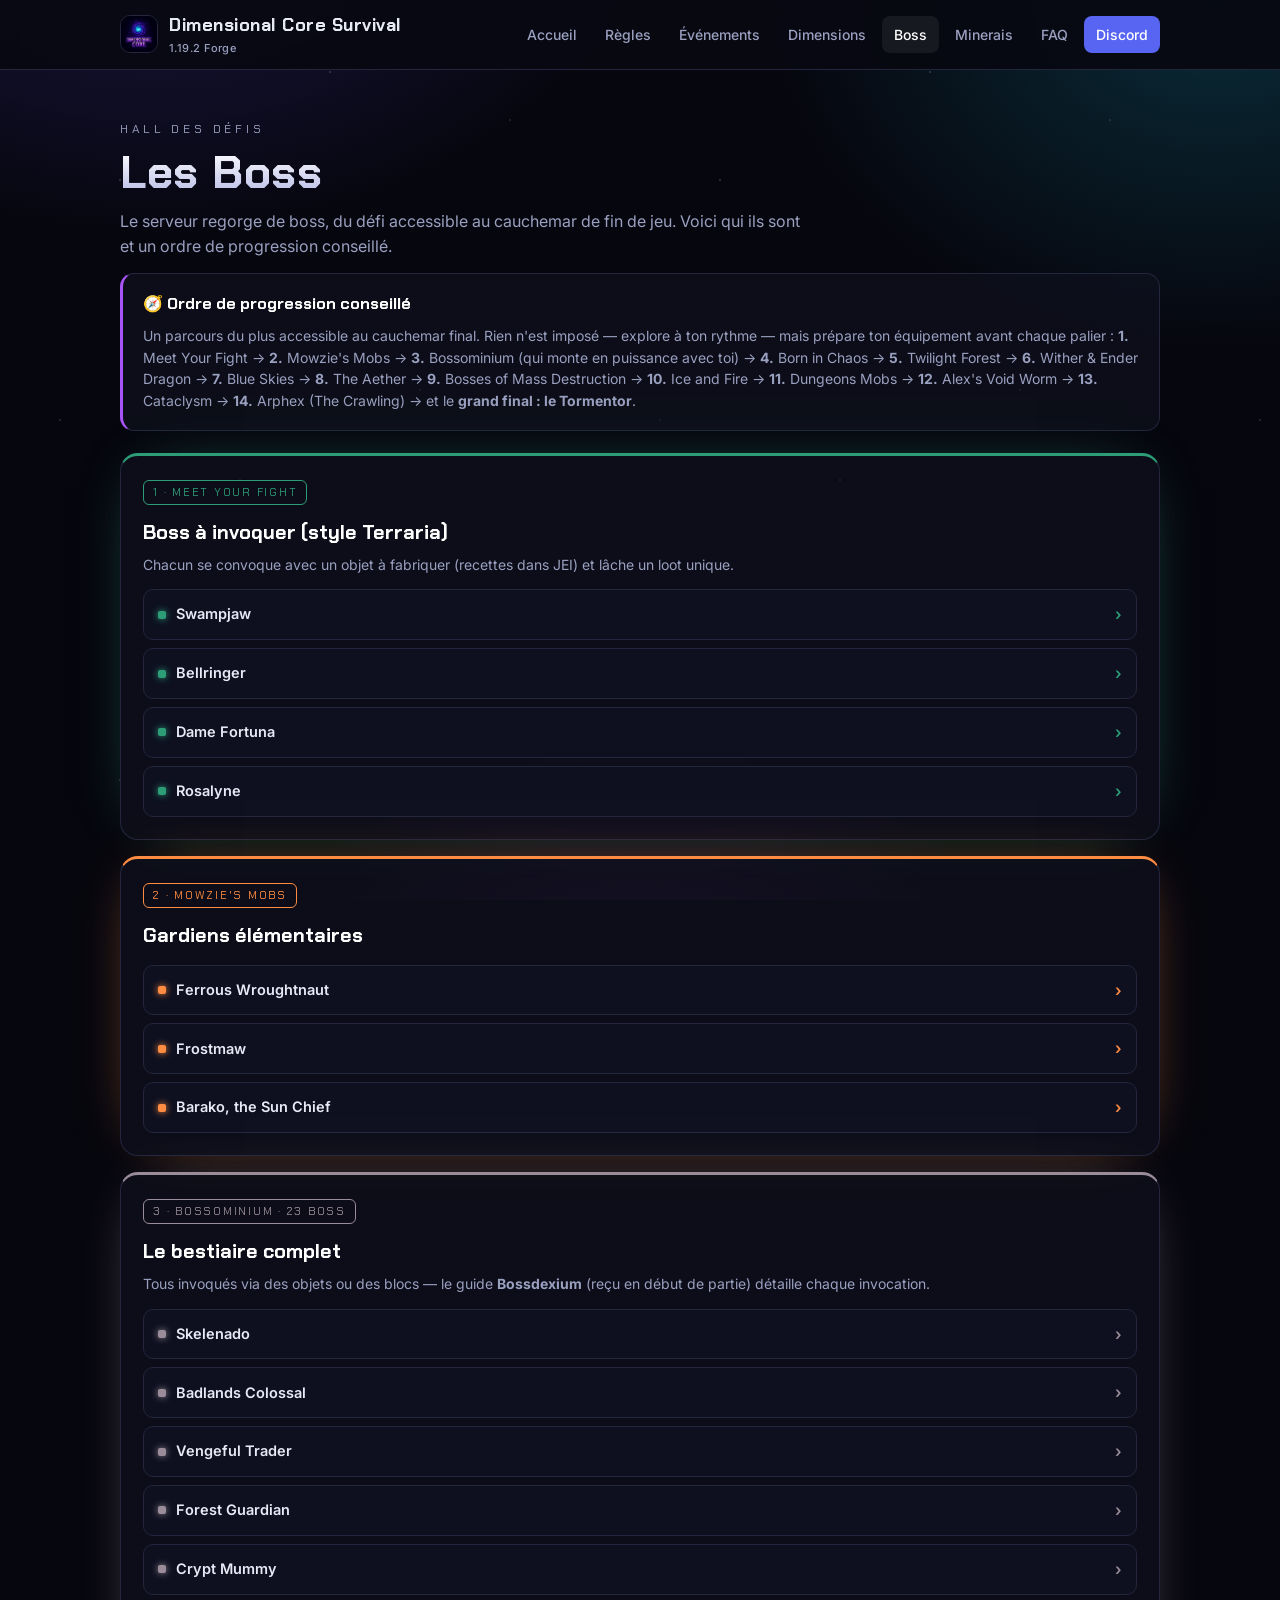
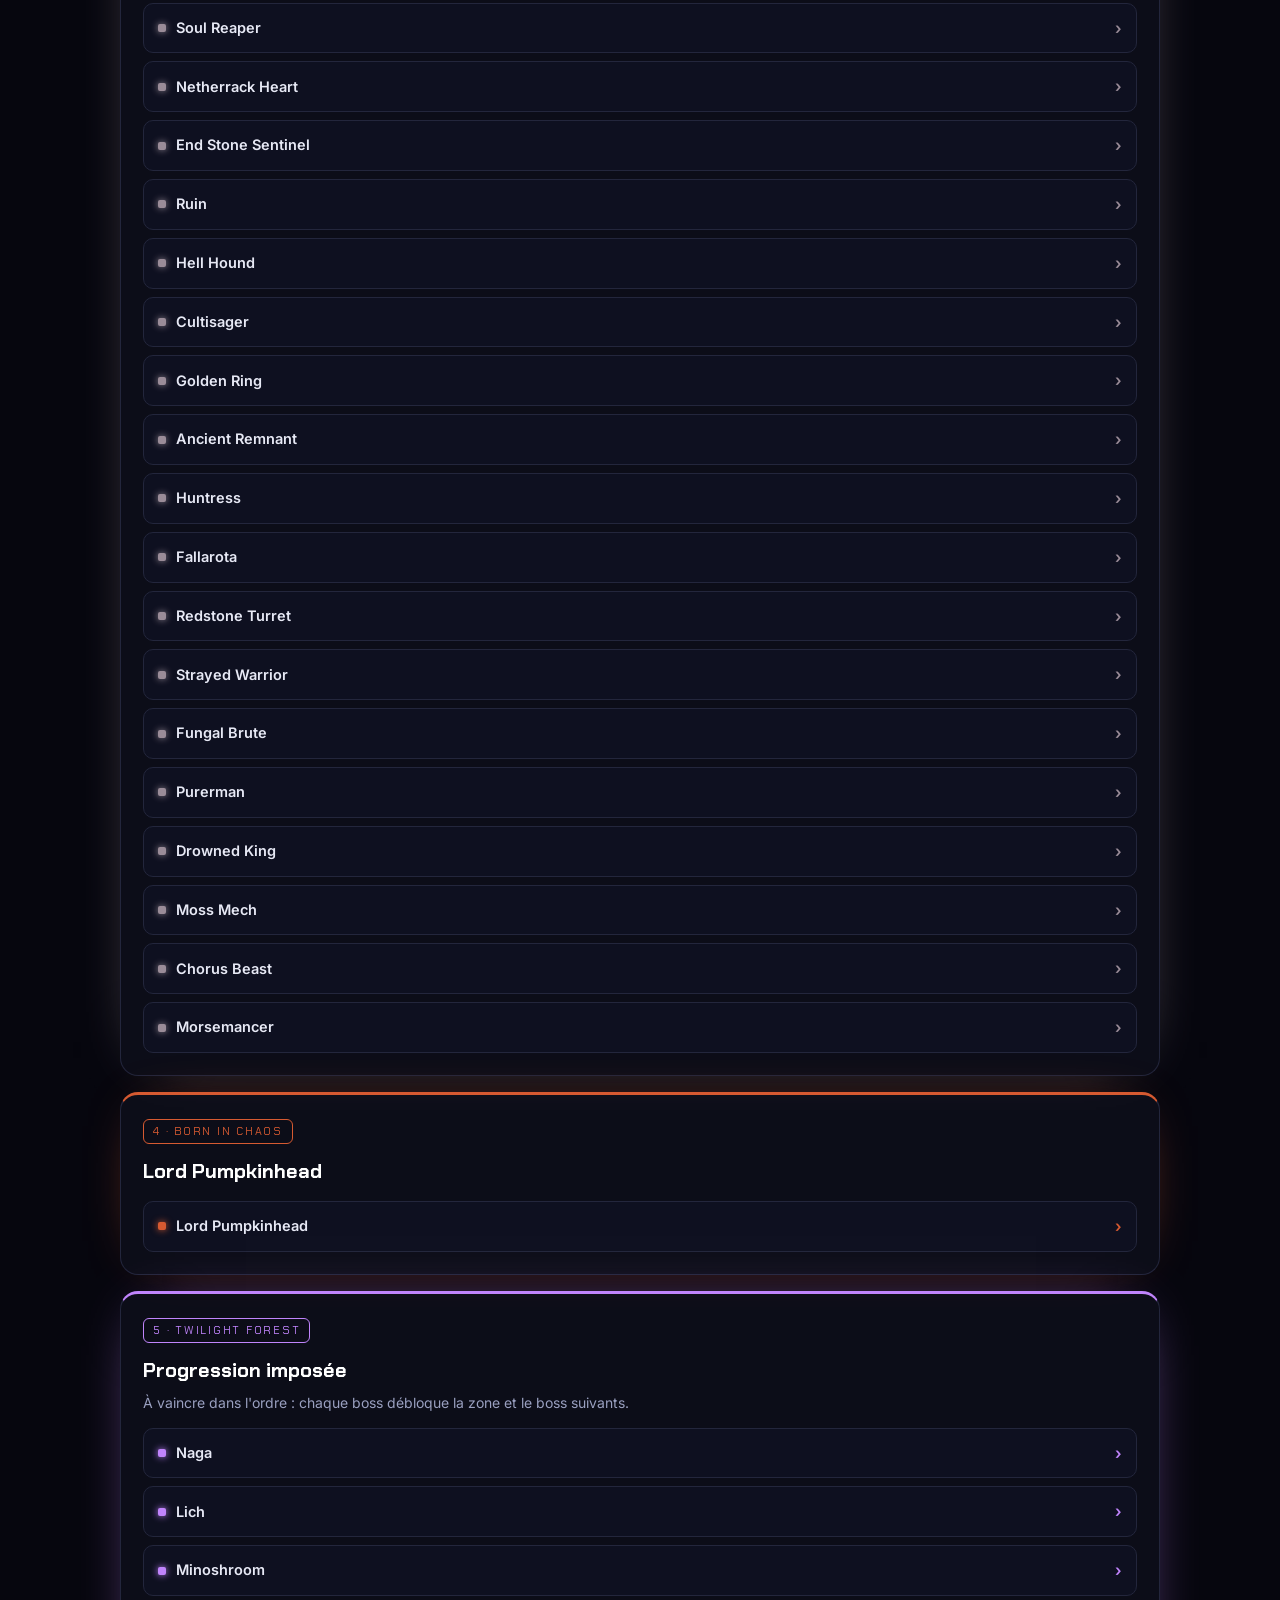
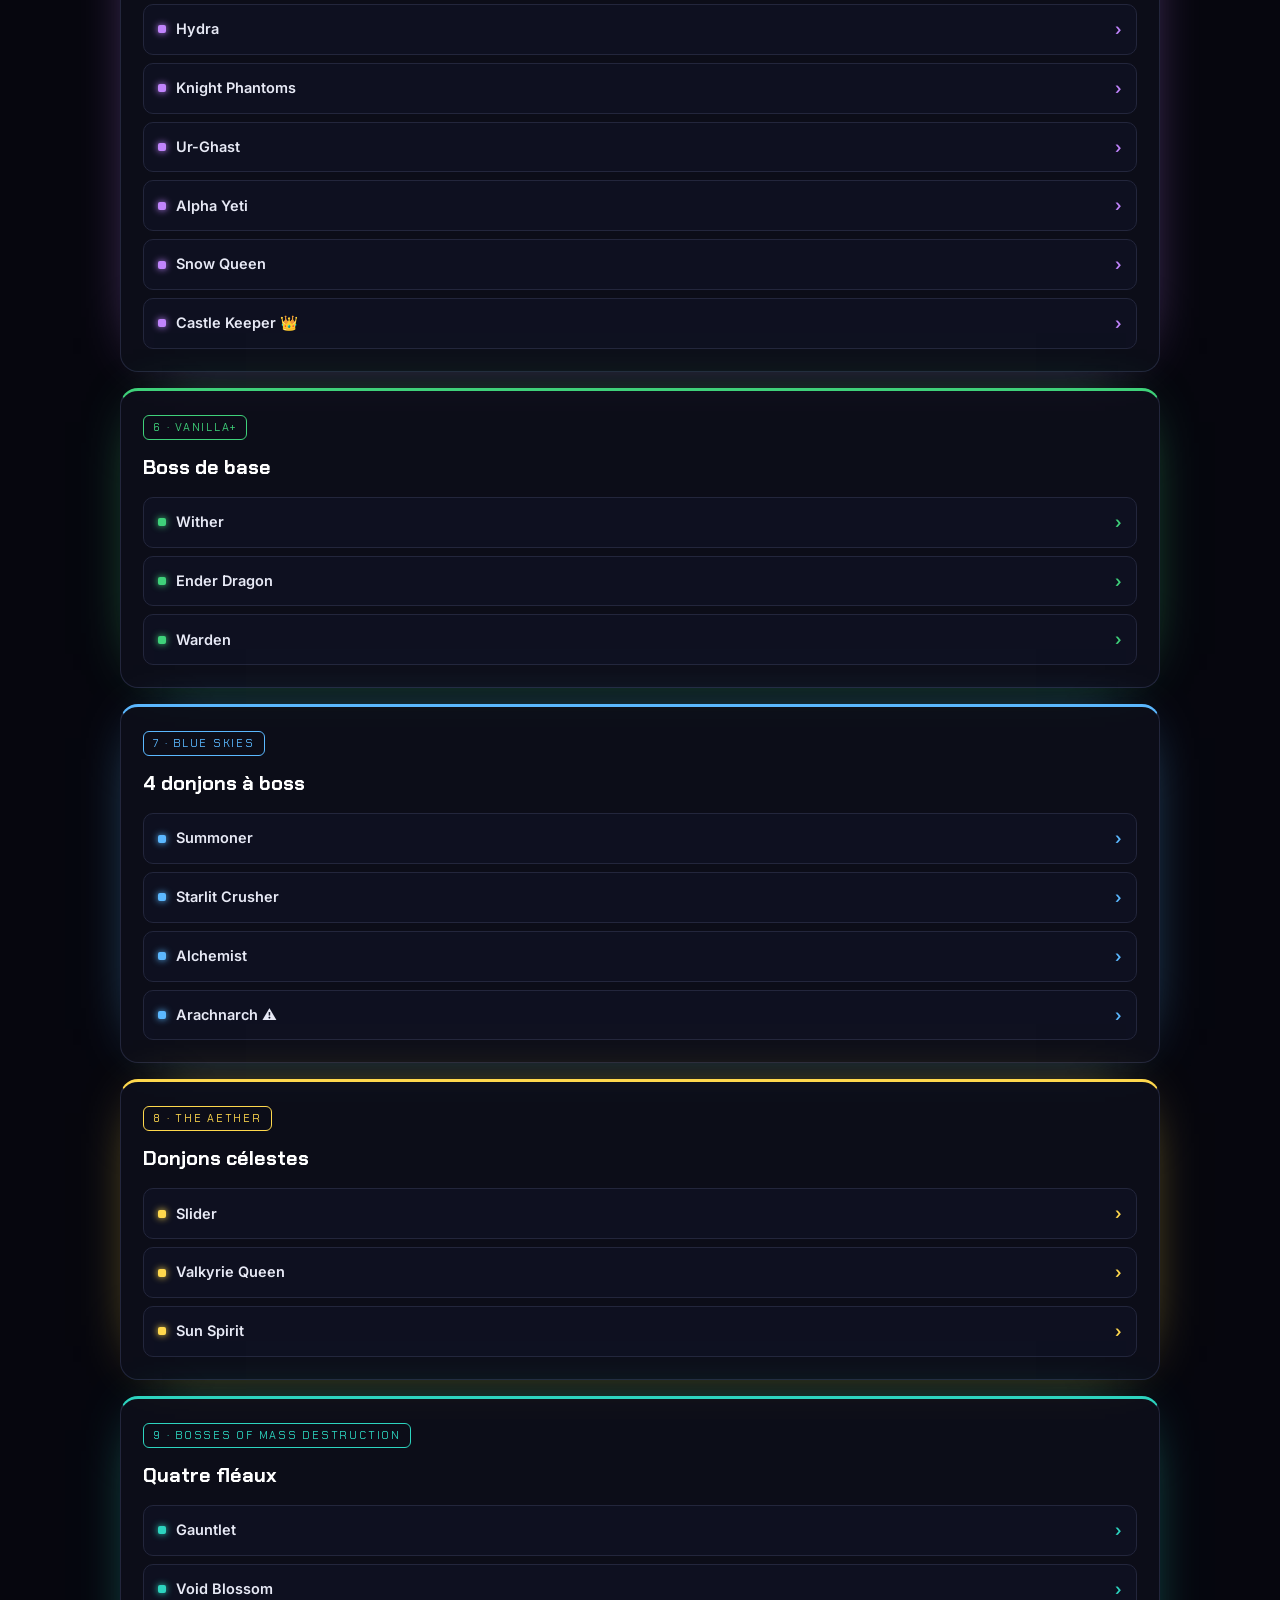
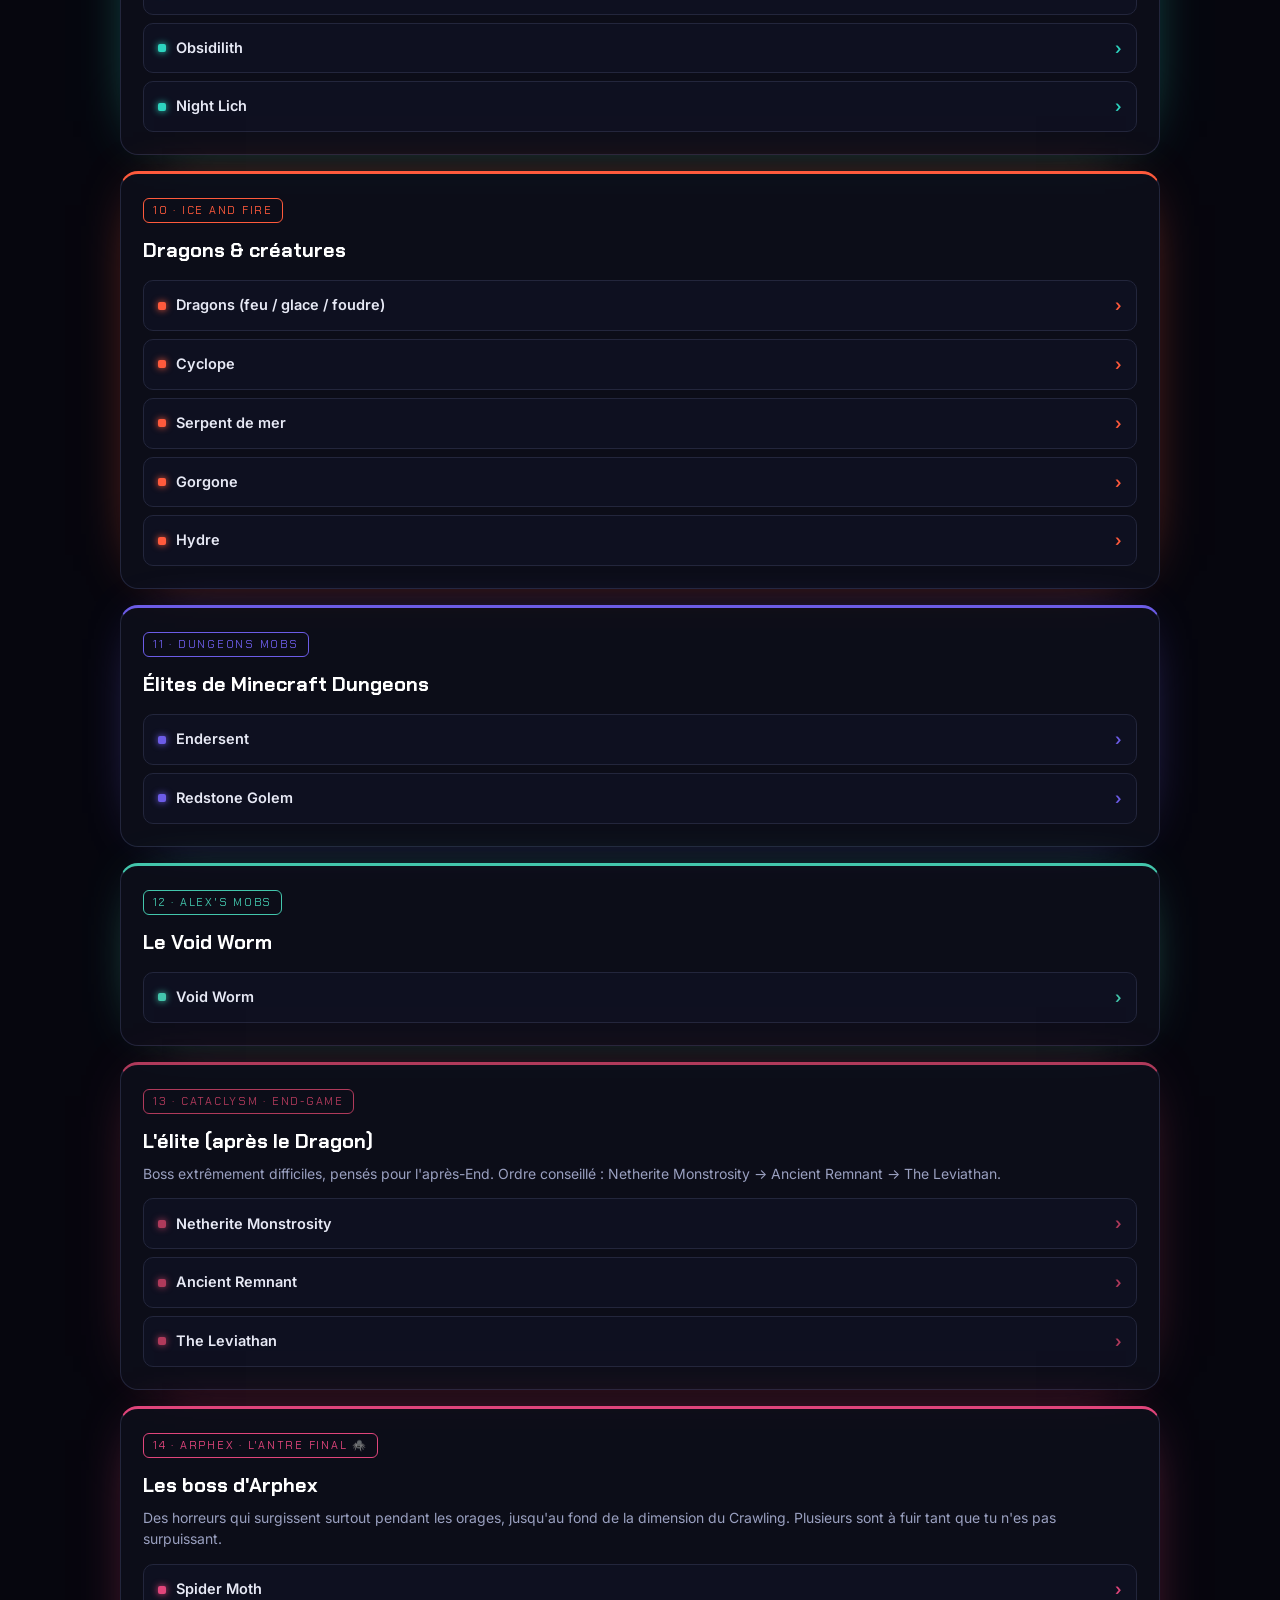
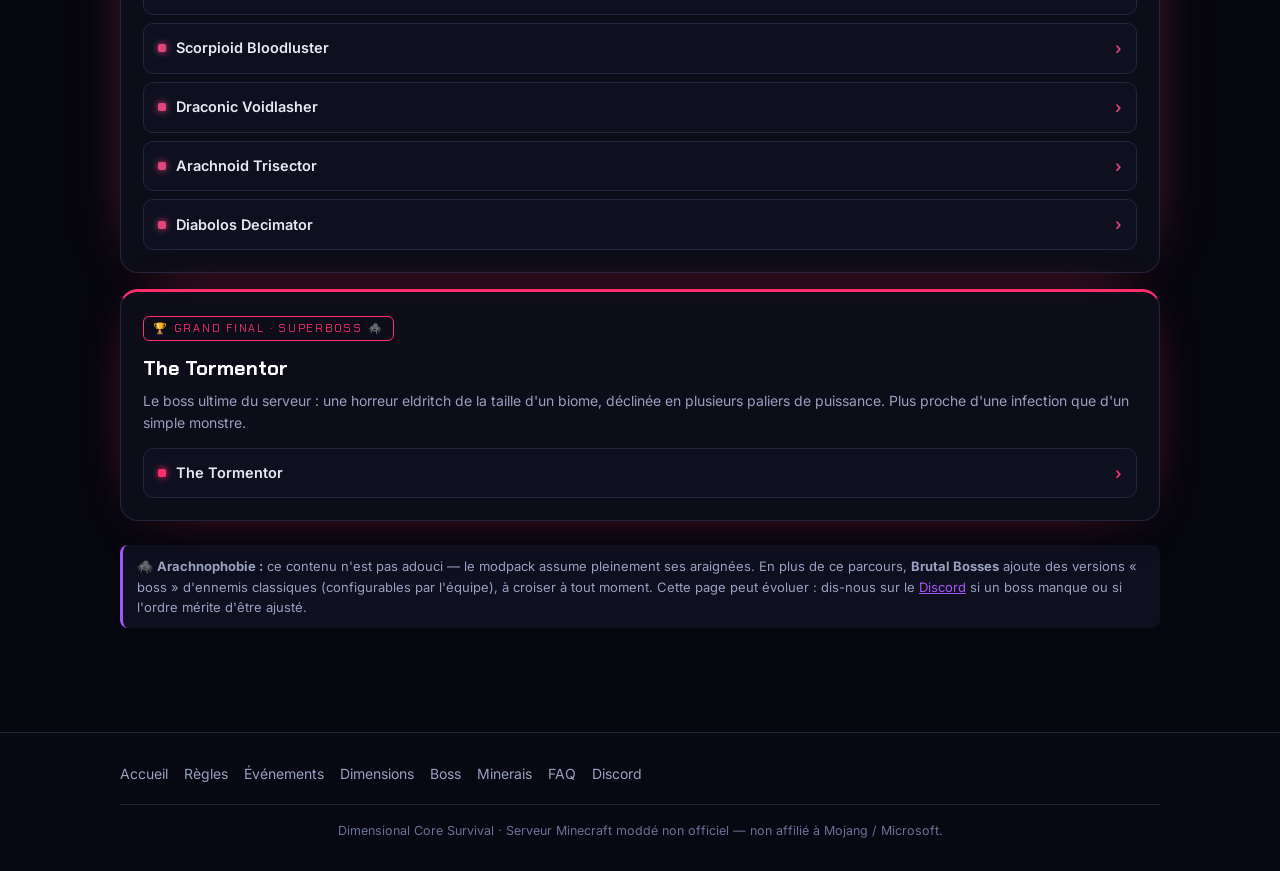
==== boss.html @ 248cbfb9 "Add files via upload" ====
<!DOCTYPE html>
<html lang="fr">
<head>
<meta charset="UTF-8">
<meta name="viewport" content="width=device-width, initial-scale=1.0">
<title>Boss — Dimensional Core Survival</title>
<meta name="description" content="Tous les boss du serveur et un ordre de progression conseillé : Twilight, Aether, Blue Skies, Cataclysm et plus.">
<link rel="preconnect" href="https://fonts.googleapis.com">
<link rel="preconnect" href="https://fonts.gstatic.com" crossorigin>
<link href="https://fonts.googleapis.com/css2?family=Chakra+Petch:wght@500;600;700&family=Inter:wght@400;500;600&display=swap" rel="stylesheet">
<link rel="icon" href="logo.png">
<link rel="stylesheet" href="style.css">
</head>
<body>
<div class="stars"></div>

<header class="site-head">
  <nav class="nav">
    <a class="brand" href="index.html"><span class="mark"><img src="logo.png" alt="Dimensional Core"></span><span>Dimensional Core Survival<small>1.19.2 Forge</small></span></a>
    <button class="burger" id="burger" aria-label="Menu"><span></span></button>
    <div class="nav-links" id="navlinks">
      <a href="index.html">Accueil</a>
      <a href="regles.html">Règles</a>
      <a href="evenements.html">Événements</a>
      <a href="dimensions.html">Dimensions</a>
      <a href="boss.html" class="active">Boss</a>
      <a href="minerais.html">Minerais</a>
      <a href="faq.html">FAQ</a>
      <a class="discord" href="https://discord.gg/F83tMfH5z" target="_blank" rel="noopener">Discord</a>
    </div>
  </nav>
</header>

<div class="wrap section-pad">

  <div class="page-title">
    <div class="eyebrow">Hall des défis</div>
    <h1>Les Boss</h1>
    <p>Le serveur regorge de boss, du défi accessible au cauchemar de fin de jeu. Voici qui ils sont et un ordre de progression conseillé.</p>
  </div>

  <div class="order-note">
    <h3>🧭 Ordre de progression conseillé</h3>
    <p>Un parcours du plus accessible au cauchemar final. Rien n'est imposé — explore à ton rythme — mais prépare ton équipement avant chaque palier : <b>1.</b> Meet Your Fight → <b>2.</b> Mowzie's Mobs → <b>3.</b> Bossominium (qui monte en puissance avec toi) → <b>4.</b> Born in Chaos → <b>5.</b> Twilight Forest → <b>6.</b> Wither &amp; Ender Dragon → <b>7.</b> Blue Skies → <b>8.</b> The Aether → <b>9.</b> Bosses of Mass Destruction → <b>10.</b> Ice and Fire → <b>11.</b> Dungeons Mobs → <b>12.</b> Alex's Void Worm → <b>13.</b> Cataclysm → <b>14.</b> Arphex (The Crawling) → et le <b>grand final : le Tormentor</b>.</p>
  </div>

  <div class="boss-stack">

    <div class="boss-mod" style="--accent:#2d9d78">
      <span class="badge-dim">1 · Meet Your Fight</span>
      <h3>Boss à invoquer (style Terraria)</h3>
      <p>Chacun se convoque avec un objet à fabriquer (recettes dans JEI) et lâche un loot unique.</p>
      <div class="boss-drops">
        <details class="bd">
          <summary><span class="nm">Swampjaw</span><span class="chev">›</span></summary>
          <div class="bd-body">
            <div class="bd-photo"><img src="img/swampjaw.png" alt="Swampjaw" loading="lazy" onerror="this.parentNode.classList.add('empty');this.remove();"></div>
            <p class="bd-how">Le plus facile. Fabrique son objet d'invocation et utilise-le — pensé comme premier boss.</p>
          </div>
        </details>
        <details class="bd">
          <summary><span class="nm">Bellringer</span><span class="chev">›</span></summary>
          <div class="bd-body">
            <div class="bd-photo"><img src="img/bellringer.png" alt="Bellringer" loading="lazy" onerror="this.parentNode.classList.add('empty');this.remove();"></div>
            <p class="bd-how">Fabrique et utilise son objet d'invocation. Donne des objets utilitaires (traverser les murs).</p>
          </div>
        </details>
        <details class="bd">
          <summary><span class="nm">Dame Fortuna</span><span class="chev">›</span></summary>
          <div class="bd-body">
            <div class="bd-photo"><img src="img/dame-fortuna.png" alt="Dame Fortuna" loading="lazy" onerror="this.parentNode.classList.add('empty');this.remove();"></div>
            <p class="bd-how">Fabrique et utilise son objet d'invocation. Accessoires & armes sur le thème de la chance.</p>
          </div>
        </details>
        <details class="bd">
          <summary><span class="nm">Rosalyne</span><span class="chev">›</span></summary>
          <div class="bd-body">
            <div class="bd-photo"><img src="img/rosalyne.png" alt="Rosalyne" loading="lazy" onerror="this.parentNode.classList.add('empty');this.remove();"></div>
            <p class="bd-how">La plus dure du mod. Fabrique et utilise son objet d'invocation. Armes offensives et curios.</p>
          </div>
        </details>
      </div>
    </div>

    <div class="boss-mod" style="--accent:#ff8c42">
      <span class="badge-dim">2 · Mowzie's Mobs</span>
      <h3>Gardiens élémentaires</h3>
      <div class="boss-drops">
        <details class="bd">
          <summary><span class="nm">Ferrous Wroughtnaut</span><span class="chev">›</span></summary>
          <div class="bd-body">
            <div class="bd-photo"><img src="img/ferrous-wroughtnaut.png" alt="Ferrous Wroughtnaut" loading="lazy" onerror="this.parentNode.classList.add('empty');this.remove();"></div>
            <p class="bd-how">Dort dans sa chambre souterraine. Approche-toi ou frappe-le pour le réveiller.</p>
          </div>
        </details>
        <details class="bd">
          <summary><span class="nm">Frostmaw</span><span class="chev">›</span></summary>
          <div class="bd-body">
            <div class="bd-photo"><img src="img/frostmaw.png" alt="Frostmaw" loading="lazy" onerror="this.parentNode.classList.add('empty');this.remove();"></div>
            <p class="bd-how">Sommeille dans les biomes enneigés / montagnes. Provoque-le pour lancer le combat.</p>
          </div>
        </details>
        <details class="bd">
          <summary><span class="nm">Barako, the Sun Chief</span><span class="chev">›</span></summary>
          <div class="bd-body">
            <div class="bd-photo"><img src="img/barako-the-sun-chief.png" alt="Barako, the Sun Chief" loading="lazy" onerror="this.parentNode.classList.add('empty');this.remove();"></div>
            <p class="bd-how">Trône dans les savanes. L'affronter en pénétrant son aire.</p>
          </div>
        </details>
      </div>
    </div>

    <div class="boss-mod" style="--accent:#9a8c98">
      <span class="badge-dim">3 · Bossominium · 23 boss</span>
      <h3>Le bestiaire complet</h3>
      <p>Tous invoqués via des objets ou des blocs — le guide <b>Bossdexium</b> (reçu en début de partie) détaille chaque invocation.</p>
      <div class="boss-drops">
        <details class="bd">
          <summary><span class="nm">Skelenado</span><span class="chev">›</span></summary>
          <div class="bd-body">
            <div class="bd-photo"><img src="img/skelenado.png" alt="Skelenado" loading="lazy" onerror="this.parentNode.classList.add('empty');this.remove();"></div>
            <p class="bd-how">Fabrique un Skelenomicon (bloc) et fais marcher un Squelette dessus.</p>
          </div>
        </details>
        <details class="bd">
          <summary><span class="nm">Badlands Colossal</span><span class="chev">›</span></summary>
          <div class="bd-body">
            <div class="bd-photo"><img src="img/badlands-colossal.png" alt="Badlands Colossal" loading="lazy" onerror="this.parentNode.classList.add('empty');this.remove();"></div>
            <p class="bd-how">Fabrique un Badlands Core, pose-le en biome Badlands, clic droit avec une pomme dorée.</p>
          </div>
        </details>
        <details class="bd">
          <summary><span class="nm">Vengeful Trader</span><span class="chev">›</span></summary>
          <div class="bd-body">
            <div class="bd-photo"><img src="img/vengeful-trader.png" alt="Vengeful Trader" loading="lazy" onerror="this.parentNode.classList.add('empty');this.remove();"></div>
            <p class="bd-how">Assemble 4 blocs d'émeraude + 1 soul sand + 1 torche d'âme.</p>
          </div>
        </details>
        <details class="bd">
          <summary><span class="nm">Forest Guardian</span><span class="chev">›</span></summary>
          <div class="bd-body">
            <div class="bd-photo"><img src="img/forest-guardian.png" alt="Forest Guardian" loading="lazy" onerror="this.parentNode.classList.add('empty');this.remove();"></div>
            <p class="bd-how">Fabrique un Guardian Sapling, clic droit dessus avec du Charcoal Bonemeal.</p>
          </div>
        </details>
        <details class="bd">
          <summary><span class="nm">Crypt Mummy</span><span class="chev">›</span></summary>
          <div class="bd-body">
            <div class="bd-photo"><img src="img/crypt-mummy.png" alt="Crypt Mummy" loading="lazy" onerror="this.parentNode.classList.add('empty');this.remove();"></div>
            <p class="bd-how">Achète un Mysterious Sarcophagus à un Clerc (Journeyman, 17 émeraudes), puis casse-le.</p>
          </div>
        </details>
        <details class="bd">
          <summary><span class="nm">Soul Reaper</span><span class="chev">›</span></summary>
          <div class="bd-body">
            <div class="bd-photo"><img src="img/soul-reaper.png" alt="Soul Reaper" loading="lazy" onerror="this.parentNode.classList.add('empty');this.remove();"></div>
            <p class="bd-how">Fabrique une Soul Charge, maintiens le clic droit puis relâche.</p>
          </div>
        </details>
        <details class="bd">
          <summary><span class="nm">Netherrack Heart</span><span class="chev">›</span></summary>
          <div class="bd-body">
            <div class="bd-photo"><img src="img/netherrack-heart.png" alt="Netherrack Heart" loading="lazy" onerror="this.parentNode.classList.add('empty');this.remove();"></div>
            <p class="bd-how">Dans le Nether : fabrique du Blood Powder, shift + clic droit sur un villageois (présent dans le Nether).</p>
          </div>
        </details>
        <details class="bd">
          <summary><span class="nm">End Stone Sentinel</span><span class="chev">›</span></summary>
          <div class="bd-body">
            <div class="bd-photo"><img src="img/end-stone-sentinel.png" alt="End Stone Sentinel" loading="lazy" onerror="this.parentNode.classList.add('empty');this.remove();"></div>
            <p class="bd-how">Après l'Ender Dragon : Dragon Essence → Gem of Ender + End Mantle, puis clic droit du Gem sur le Mantle.</p>
          </div>
        </details>
        <details class="bd">
          <summary><span class="nm">Ruin</span><span class="chev">›</span></summary>
          <div class="bd-body">
            <div class="bd-photo"><img src="img/ruin.png" alt="Ruin" loading="lazy" onerror="this.parentNode.classList.add('empty');this.remove();"></div>
            <p class="bd-how">Fabrique un Runic Heart, pose-le sous la pluie, clic droit avec une Runic Key.</p>
          </div>
        </details>
        <details class="bd">
          <summary><span class="nm">Hell Hound</span><span class="chev">›</span></summary>
          <div class="bd-body">
            <div class="bd-photo"><img src="img/hell-hound.png" alt="Hell Hound" loading="lazy" onerror="this.parentNode.classList.add('empty');this.remove();"></div>
            <p class="bd-how">Sur un loup : applique le Nether Talisman (effet Hell's Blessing) puis nourris-le de Charred Steak.</p>
          </div>
        </details>
        <details class="bd">
          <summary><span class="nm">Cultisager</span><span class="chev">›</span></summary>
          <div class="bd-body">
            <div class="bd-photo"><img src="img/cultisager.png" alt="Cultisager" loading="lazy" onerror="this.parentNode.classList.add('empty');this.remove();"></div>
            <p class="bd-how">Tue des vexes pour des Vex Wings, fabrique The Crorintion, clic droit au sol.</p>
          </div>
        </details>
        <details class="bd">
          <summary><span class="nm">Golden Ring</span><span class="chev">›</span></summary>
          <div class="bd-body">
            <div class="bd-photo"><img src="img/golden-ring.png" alt="Golden Ring" loading="lazy" onerror="this.parentNode.classList.add('empty');this.remove();"></div>
            <p class="bd-how">Ring of Judgement (depuis un Enchanted Golden Apple Core) dans l'inventaire, tue un mob, attends 2 min.</p>
          </div>
        </details>
        <details class="bd">
          <summary><span class="nm">Ancient Remnant</span><span class="chev">›</span></summary>
          <div class="bd-body">
            <div class="bd-photo"><img src="img/ancient-remnant.png" alt="Ancient Remnant" loading="lazy" onerror="this.parentNode.classList.add('empty');this.remove();"></div>
            <p class="bd-how">Fabrique un Ancient Core (bloc d'or + 4 ancient debris + 4 Gilded Redstone Blocks), pose-le dans le Nether, active-le à la redstone (explosion : recule !).</p>
          </div>
        </details>
        <details class="bd">
          <summary><span class="nm">Huntress</span><span class="chev">›</span></summary>
          <div class="bd-body">
            <div class="bd-photo"><img src="img/huntress.png" alt="Huntress" loading="lazy" onerror="this.parentNode.classList.add('empty');this.remove();"></div>
            <p class="bd-how">Fabrique une Trinity Apple (avec des Hearts of the Forest) et consomme-la.</p>
          </div>
        </details>
        <details class="bd">
          <summary><span class="nm">Fallarota</span><span class="chev">›</span></summary>
          <div class="bd-body">
            <div class="bd-photo"><img src="img/fallarota.png" alt="Fallarota" loading="lazy" onerror="this.parentNode.classList.add('empty');this.remove();"></div>
            <p class="bd-how">Fabrique un Corrupted Core, saute dans le vide avec → Archived Eye, clic droit sur de l'obsidienne pleureuse.</p>
          </div>
        </details>
        <details class="bd">
          <summary><span class="nm">Redstone Turret</span><span class="chev">›</span></summary>
          <div class="bd-body">
            <div class="bd-photo"><img src="img/redstone-turret.png" alt="Redstone Turret" loading="lazy" onerror="this.parentNode.classList.add('empty');this.remove();"></div>
            <p class="bd-how">Active un Metallic Redstone Block à la redstone, puis clic droit dessus avec un Redstone Chip.</p>
          </div>
        </details>
        <details class="bd">
          <summary><span class="nm">Strayed Warrior</span><span class="chev">›</span></summary>
          <div class="bd-body">
            <div class="bd-photo"><img src="img/strayed-warrior.png" alt="Strayed Warrior" loading="lazy" onerror="this.parentNode.classList.add('empty');this.remove();"></div>
            <p class="bd-how">Ancient Hilt → clic droit sur soul sand = Strayed Sword, puis clic droit sur un crâne de squelette.</p>
          </div>
        </details>
        <details class="bd">
          <summary><span class="nm">Fungal Brute</span><span class="chev">›</span></summary>
          <div class="bd-body">
            <div class="bd-photo"><img src="img/fungal-brute.png" alt="Fungal Brute" loading="lazy" onerror="this.parentNode.classList.add('empty');this.remove();"></div>
            <p class="bd-how">Pose un Fungal Feeder, clic droit dessus avec de la Mushroom Essence.</p>
          </div>
        </details>
        <details class="bd">
          <summary><span class="nm">Purerman</span><span class="chev">›</span></summary>
          <div class="bd-body">
            <div class="bd-photo"><img src="img/purerman.png" alt="Purerman" loading="lazy" onerror="this.parentNode.classList.add('empty');this.remove();"></div>
            <p class="bd-how">Fabrique un Abyssal Cleanser et clic droit sur un enderman.</p>
          </div>
        </details>
        <details class="bd">
          <summary><span class="nm">Drowned King</span><span class="chev">›</span></summary>
          <div class="bd-body">
            <div class="bd-photo"><img src="img/drowned-king.png" alt="Drowned King" loading="lazy" onerror="this.parentNode.classList.add('empty');this.remove();"></div>
            <p class="bd-how">Heart of the Sea → Heart of the King ; pendant un orage, clic droit au sol.</p>
          </div>
        </details>
        <details class="bd">
          <summary><span class="nm">Moss Mech</span><span class="chev">›</span></summary>
          <div class="bd-body">
            <div class="bd-photo"><img src="img/moss-mech.png" alt="Moss Mech" loading="lazy" onerror="this.parentNode.classList.add('empty');this.remove();"></div>
            <p class="bd-how">Pose un Forgotten Helm, clic droit dessus avec des Seeds of the Vine.</p>
          </div>
        </details>
        <details class="bd">
          <summary><span class="nm">Chorus Beast</span><span class="chev">›</span></summary>
          <div class="bd-body">
            <div class="bd-photo"><img src="img/chorus-beast.png" alt="Chorus Beast" loading="lazy" onerror="this.parentNode.classList.add('empty');this.remove();"></div>
            <p class="bd-how">Pose un Chorus Lure dans l'End, clic droit dessus avec un Chorus Consumer.</p>
          </div>
        </details>
        <details class="bd">
          <summary><span class="nm">Morsemancer</span><span class="chev">›</span></summary>
          <div class="bd-body">
            <div class="bd-photo"><img src="img/morsemancer.png" alt="Morsemancer" loading="lazy" onerror="this.parentNode.classList.add('empty');this.remove();"></div>
            <p class="bd-how">Garde un Magical Core dans l'inventaire, puis tue un squelette.</p>
          </div>
        </details>
      </div>
    </div>

    <div class="boss-mod" style="--accent:#d65a31">
      <span class="badge-dim">4 · Born in Chaos</span>
      <h3>Lord Pumpkinhead</h3>
      <div class="boss-drops">
        <details class="bd">
          <summary><span class="nm">Lord Pumpkinhead</span><span class="chev">›</span></summary>
          <div class="bd-body">
            <div class="bd-photo"><img src="img/lord-pumpkinhead.png" alt="Lord Pumpkinhead" loading="lazy" onerror="this.parentNode.classList.add('empty');this.remove();"></div>
            <p class="bd-how">Le boss à tête de citrouille du mod. Rencontré dans le monde — surtout la nuit.</p>
          </div>
        </details>
      </div>
    </div>

    <div class="boss-mod" style="--accent:#c084fc">
      <span class="badge-dim">5 · Twilight Forest</span>
      <h3>Progression imposée</h3>
      <p>À vaincre dans l'ordre : chaque boss débloque la zone et le boss suivants.</p>
      <div class="boss-drops">
        <details class="bd">
          <summary><span class="nm">Naga</span><span class="chev">›</span></summary>
          <div class="bd-body">
            <div class="bd-photo"><img src="img/naga.png" alt="Naga" loading="lazy" onerror="this.parentNode.classList.add('empty');this.remove();"></div>
            <p class="bd-how">Dans la Naga Courtyard.</p>
          </div>
        </details>
        <details class="bd">
          <summary><span class="nm">Lich</span><span class="chev">›</span></summary>
          <div class="bd-body">
            <div class="bd-photo"><img src="img/lich.png" alt="Lich" loading="lazy" onerror="this.parentNode.classList.add('empty');this.remove();"></div>
            <p class="bd-how">Dans la Lich Tower (accessible après la Naga).</p>
          </div>
        </details>
        <details class="bd">
          <summary><span class="nm">Minoshroom</span><span class="chev">›</span></summary>
          <div class="bd-body">
            <div class="bd-photo"><img src="img/minoshroom.png" alt="Minoshroom" loading="lazy" onerror="this.parentNode.classList.add('empty');this.remove();"></div>
            <p class="bd-how">Au cœur d'un Labyrinth, sous le Twilight Swamp.</p>
          </div>
        </details>
        <details class="bd">
          <summary><span class="nm">Hydra</span><span class="chev">›</span></summary>
          <div class="bd-body">
            <div class="bd-photo"><img src="img/hydra.png" alt="Hydra" loading="lazy" onerror="this.parentNode.classList.add('empty');this.remove();"></div>
            <p class="bd-how">Dans la Hydra Lair, au milieu d'un Fire Swamp.</p>
          </div>
        </details>
        <details class="bd">
          <summary><span class="nm">Knight Phantoms</span><span class="chev">›</span></summary>
          <div class="bd-body">
            <div class="bd-photo"><img src="img/knight-phantoms.png" alt="Knight Phantoms" loading="lazy" onerror="this.parentNode.classList.add('empty');this.remove();"></div>
            <p class="bd-how">Dans le Goblin Knight Stronghold, sous une Dark Forest.</p>
          </div>
        </details>
        <details class="bd">
          <summary><span class="nm">Ur-Ghast</span><span class="chev">›</span></summary>
          <div class="bd-body">
            <div class="bd-photo"><img src="img/ur-ghast.png" alt="Ur-Ghast" loading="lazy" onerror="this.parentNode.classList.add('empty');this.remove();"></div>
            <p class="bd-how">Au sommet d'une Dark Tower.</p>
          </div>
        </details>
        <details class="bd">
          <summary><span class="nm">Alpha Yeti</span><span class="chev">›</span></summary>
          <div class="bd-body">
            <div class="bd-photo"><img src="img/alpha-yeti.png" alt="Alpha Yeti" loading="lazy" onerror="this.parentNode.classList.add('empty');this.remove();"></div>
            <p class="bd-how">Dans la Yeti Lair des Snowy Forests.</p>
          </div>
        </details>
        <details class="bd">
          <summary><span class="nm">Snow Queen</span><span class="chev">›</span></summary>
          <div class="bd-body">
            <div class="bd-photo"><img src="img/snow-queen.png" alt="Snow Queen" loading="lazy" onerror="this.parentNode.classList.add('empty');this.remove();"></div>
            <p class="bd-how">Dans l'Aurora Palace, sur le Glacier.</p>
          </div>
        </details>
        <details class="bd">
          <summary><span class="nm">Castle Keeper 👑</span><span class="chev">›</span></summary>
          <div class="bd-body">
            <div class="bd-photo"><img src="img/castle-keeper.png" alt="Castle Keeper 👑" loading="lazy" onerror="this.parentNode.classList.add('empty');this.remove();"></div>
            <p class="bd-how">Le vrai boss final, dans le Final Castle (au bout des Thornlands). Apparaît grâce à Twilight Tweaks.</p>
          </div>
        </details>
      </div>
    </div>

    <div class="boss-mod" style="--accent:#3fd17a">
      <span class="badge-dim">6 · Vanilla+</span>
      <h3>Boss de base</h3>
      <div class="boss-drops">
        <details class="bd">
          <summary><span class="nm">Wither</span><span class="chev">›</span></summary>
          <div class="bd-body">
            <div class="bd-photo"><img src="img/wither.png" alt="Wither" loading="lazy" onerror="this.parentNode.classList.add('empty');this.remove();"></div>
            <p class="bd-how">Invoqué avec 4 soul sand + 3 crânes de wither skeleton.</p>
          </div>
        </details>
        <details class="bd">
          <summary><span class="nm">Ender Dragon</span><span class="chev">›</span></summary>
          <div class="bd-body">
            <div class="bd-photo"><img src="img/ender-dragon.png" alt="Ender Dragon" loading="lazy" onerror="this.parentNode.classList.add('empty');this.remove();"></div>
            <p class="bd-how">Dans l'End : ouvre le portail avec des Yeux de l'Ender. Étape clé avant l'end-game.</p>
          </div>
        </details>
        <details class="bd">
          <summary><span class="nm">Warden</span><span class="chev">›</span></summary>
          <div class="bd-body">
            <div class="bd-photo"><img src="img/warden.png" alt="Warden" loading="lazy" onerror="this.parentNode.classList.add('empty');this.remove();"></div>
            <p class="bd-how">Émerge dans l'Ancient City (Deep Dark) si tu déclenches trop les sculk shriekers. Sa drop ouvre Deeper and Darker.</p>
          </div>
        </details>
      </div>
    </div>

    <div class="boss-mod" style="--accent:#5bb8ff">
      <span class="badge-dim">7 · Blue Skies</span>
      <h3>4 donjons à boss</h3>
      <div class="boss-drops">
        <details class="bd">
          <summary><span class="nm">Summoner</span><span class="chev">›</span></summary>
          <div class="bd-body">
            <div class="bd-photo"><img src="img/summoner.png" alt="Summoner" loading="lazy" onerror="this.parentNode.classList.add('empty');this.remove();"></div>
            <p class="bd-how">Everbright — dans le Blinding Dungeon.</p>
          </div>
        </details>
        <details class="bd">
          <summary><span class="nm">Starlit Crusher</span><span class="chev">›</span></summary>
          <div class="bd-body">
            <div class="bd-photo"><img src="img/starlit-crusher.png" alt="Starlit Crusher" loading="lazy" onerror="this.parentNode.classList.add('empty');this.remove();"></div>
            <p class="bd-how">Everbright — dans le Nature Dungeon.</p>
          </div>
        </details>
        <details class="bd">
          <summary><span class="nm">Alchemist</span><span class="chev">›</span></summary>
          <div class="bd-body">
            <div class="bd-photo"><img src="img/alchemist.png" alt="Alchemist" loading="lazy" onerror="this.parentNode.classList.add('empty');this.remove();"></div>
            <p class="bd-how">Everdawn — dans le Blinding Dungeon.</p>
          </div>
        </details>
        <details class="bd">
          <summary><span class="nm">Arachnarch ⚠️</span><span class="chev">›</span></summary>
          <div class="bd-body">
            <div class="bd-photo"><img src="img/arachnarch.png" alt="Arachnarch ⚠️" loading="lazy" onerror="this.parentNode.classList.add('empty');this.remove();"></div>
            <p class="bd-how">Everdawn — dans le Poison Dungeon (araignée géante).</p>
          </div>
        </details>
      </div>
    </div>

    <div class="boss-mod" style="--accent:#ffd84d">
      <span class="badge-dim">8 · The Aether</span>
      <h3>Donjons célestes</h3>
      <div class="boss-drops">
        <details class="bd">
          <summary><span class="nm">Slider</span><span class="chev">›</span></summary>
          <div class="bd-body">
            <div class="bd-photo"><img src="img/slider.png" alt="Slider" loading="lazy" onerror="this.parentNode.classList.add('empty');this.remove();"></div>
            <p class="bd-how">Dans le Bronze Dungeon, sous les îles.</p>
          </div>
        </details>
        <details class="bd">
          <summary><span class="nm">Valkyrie Queen</span><span class="chev">›</span></summary>
          <div class="bd-body">
            <div class="bd-photo"><img src="img/valkyrie-queen.png" alt="Valkyrie Queen" loading="lazy" onerror="this.parentNode.classList.add('empty');this.remove();"></div>
            <p class="bd-how">Dans le Silver Dungeon flottant (bats d'abord les valkyries).</p>
          </div>
        </details>
        <details class="bd">
          <summary><span class="nm">Sun Spirit</span><span class="chev">›</span></summary>
          <div class="bd-body">
            <div class="bd-photo"><img src="img/sun-spirit.png" alt="Sun Spirit" loading="lazy" onerror="this.parentNode.classList.add('empty');this.remove();"></div>
            <p class="bd-how">Dans le Gold Dungeon — met fin à l'éternel jour de l'Aether.</p>
          </div>
        </details>
      </div>
    </div>

    <div class="boss-mod" style="--accent:#2dd4bf">
      <span class="badge-dim">9 · Bosses of Mass Destruction</span>
      <h3>Quatre fléaux</h3>
      <div class="boss-drops">
        <details class="bd">
          <summary><span class="nm">Gauntlet</span><span class="chev">›</span></summary>
          <div class="bd-body">
            <div class="bd-photo"><img src="img/gauntlet.png" alt="Gauntlet" loading="lazy" onerror="this.parentNode.classList.add('empty');this.remove();"></div>
            <p class="bd-how">Surgit de sa structure dédiée.</p>
          </div>
        </details>
        <details class="bd">
          <summary><span class="nm">Void Blossom</span><span class="chev">›</span></summary>
          <div class="bd-body">
            <div class="bd-photo"><img src="img/void-blossom.png" alt="Void Blossom" loading="lazy" onerror="this.parentNode.classList.add('empty');this.remove();"></div>
            <p class="bd-how">Dans les grottes luxuriantes (Lush Caves).</p>
          </div>
        </details>
        <details class="bd">
          <summary><span class="nm">Obsidilith</span><span class="chev">›</span></summary>
          <div class="bd-body">
            <div class="bd-photo"><img src="img/obsidilith.png" alt="Obsidilith" loading="lazy" onerror="this.parentNode.classList.add('empty');this.remove();"></div>
            <p class="bd-how">Sur les îles de l'End.</p>
          </div>
        </details>
        <details class="bd">
          <summary><span class="nm">Night Lich</span><span class="chev">›</span></summary>
          <div class="bd-body">
            <div class="bd-photo"><img src="img/night-lich.png" alt="Night Lich" loading="lazy" onerror="this.parentNode.classList.add('empty');this.remove();"></div>
            <p class="bd-how">Dans sa structure (cimetière).</p>
          </div>
        </details>
      </div>
    </div>

    <div class="boss-mod" style="--accent:#ff5a3c">
      <span class="badge-dim">10 · Ice and Fire</span>
      <h3>Dragons & créatures</h3>
      <div class="boss-drops">
        <details class="bd">
          <summary><span class="nm">Dragons (feu / glace / foudre)</span><span class="chev">›</span></summary>
          <div class="bd-body">
            <div class="bd-photo"><img src="img/dragons-feu-glace-foudre.png" alt="Dragons (feu / glace / foudre)" loading="lazy" onerror="this.parentNode.classList.add('empty');this.remove();"></div>
            <p class="bd-how">Dans leurs antres remplis d'or. Apprivoisables jeunes.</p>
          </div>
        </details>
        <details class="bd">
          <summary><span class="nm">Cyclope</span><span class="chev">›</span></summary>
          <div class="bd-body">
            <div class="bd-photo"><img src="img/cyclope.png" alt="Cyclope" loading="lazy" onerror="this.parentNode.classList.add('empty');this.remove();"></div>
            <p class="bd-how">Dans les grottes côtières.</p>
          </div>
        </details>
        <details class="bd">
          <summary><span class="nm">Serpent de mer</span><span class="chev">›</span></summary>
          <div class="bd-body">
            <div class="bd-photo"><img src="img/serpent-de-mer.png" alt="Serpent de mer" loading="lazy" onerror="this.parentNode.classList.add('empty');this.remove();"></div>
            <p class="bd-how">Dans les océans.</p>
          </div>
        </details>
        <details class="bd">
          <summary><span class="nm">Gorgone</span><span class="chev">›</span></summary>
          <div class="bd-body">
            <div class="bd-photo"><img src="img/gorgone.png" alt="Gorgone" loading="lazy" onerror="this.parentNode.classList.add('empty');this.remove();"></div>
            <p class="bd-how">Dans son temple.</p>
          </div>
        </details>
        <details class="bd">
          <summary><span class="nm">Hydre</span><span class="chev">›</span></summary>
          <div class="bd-body">
            <div class="bd-photo"><img src="img/hydre.png" alt="Hydre" loading="lazy" onerror="this.parentNode.classList.add('empty');this.remove();"></div>
            <p class="bd-how">Dans sa caverne (marais).</p>
          </div>
        </details>
      </div>
    </div>

    <div class="boss-mod" style="--accent:#6c5ce7">
      <span class="badge-dim">11 · Dungeons Mobs</span>
      <h3>Élites de Minecraft Dungeons</h3>
      <div class="boss-drops">
        <details class="bd">
          <summary><span class="nm">Endersent</span><span class="chev">›</span></summary>
          <div class="bd-body">
            <div class="bd-photo"><img src="img/endersent.png" alt="Endersent" loading="lazy" onerror="this.parentNode.classList.add('empty');this.remove();"></div>
            <p class="bd-how">Variante surpuissante de l'Enderman : apparaît dans le monde, dégâts énormes, se téléporte.</p>
          </div>
        </details>
        <details class="bd">
          <summary><span class="nm">Redstone Golem</span><span class="chev">›</span></summary>
          <div class="bd-body">
            <div class="bd-photo"><img src="img/redstone-golem.png" alt="Redstone Golem" loading="lazy" onerror="this.parentNode.classList.add('empty');this.remove();"></div>
            <p class="bd-how">Mini-boss aux mines explosives, sous terre.</p>
          </div>
        </details>
      </div>
    </div>

    <div class="boss-mod" style="--accent:#43c6ac">
      <span class="badge-dim">12 · Alex's Mobs</span>
      <h3>Le Void Worm</h3>
      <div class="boss-drops">
        <details class="bd">
          <summary><span class="nm">Void Worm</span><span class="chev">›</span></summary>
          <div class="bd-body">
            <div class="bd-photo"><img src="img/void-worm.png" alt="Void Worm" loading="lazy" onerror="this.parentNode.classList.add('empty');this.remove();"></div>
            <p class="bd-how">Invoqué en jetant un Mysterious Worm dans le vide de l'End.</p>
          </div>
        </details>
      </div>
    </div>

    <div class="boss-mod" style="--accent:#b03a5b">
      <span class="badge-dim">13 · Cataclysm · End-game</span>
      <h3>L'élite (après le Dragon)</h3>
      <p>Boss extrêmement difficiles, pensés pour l'après-End. Ordre conseillé : Netherite Monstrosity → Ancient Remnant → The Leviathan.</p>
      <div class="boss-drops">
        <details class="bd">
          <summary><span class="nm">Netherite Monstrosity</span><span class="chev">›</span></summary>
          <div class="bd-body">
            <div class="bd-photo"><img src="img/netherite-monstrosity.png" alt="Netherite Monstrosity" loading="lazy" onerror="this.parentNode.classList.add('empty');this.remove();"></div>
            <p class="bd-how">Dans la Soul Forge (Nether).</p>
          </div>
        </details>
        <details class="bd">
          <summary><span class="nm">Ancient Remnant</span><span class="chev">›</span></summary>
          <div class="bd-body">
            <div class="bd-photo"><img src="img/ancient-remnant.png" alt="Ancient Remnant" loading="lazy" onerror="this.parentNode.classList.add('empty');this.remove();"></div>
            <p class="bd-how">Dans la Cursed Pyramid (désert).</p>
          </div>
        </details>
        <details class="bd">
          <summary><span class="nm">The Leviathan</span><span class="chev">›</span></summary>
          <div class="bd-body">
            <div class="bd-photo"><img src="img/the-leviathan.png" alt="The Leviathan" loading="lazy" onerror="this.parentNode.classList.add('empty');this.remove();"></div>
            <p class="bd-how">Dans la Sunken City (océan).</p>
          </div>
        </details>
      </div>
    </div>

    <div class="boss-mod" style="--accent:#e0457b">
      <span class="badge-dim">14 · Arphex · l'antre final 🕷️</span>
      <h3>Les boss d'Arphex</h3>
      <p>Des horreurs qui surgissent surtout pendant les orages, jusqu'au fond de la dimension du Crawling. Plusieurs sont à fuir tant que tu n'es pas surpuissant.</p>
      <div class="boss-drops">
        <details class="bd">
          <summary><span class="nm">Spider Moth</span><span class="chev">›</span></summary>
          <div class="bd-body">
            <div class="bd-photo"><img src="img/spider-moth.png" alt="Spider Moth" loading="lazy" onerror="this.parentNode.classList.add('empty');this.remove();"></div>
            <p class="bd-how">Overworld, pendant les orages. Évite d'apparaître près d'un joueur qui l'a déjà vaincu à pleine puissance.</p>
          </div>
        </details>
        <details class="bd">
          <summary><span class="nm">Scorpioid Bloodluster</span><span class="chev">›</span></summary>
          <div class="bd-body">
            <div class="bd-photo"><img src="img/scorpioid-bloodluster.png" alt="Scorpioid Bloodluster" loading="lazy" onerror="this.parentNode.classList.add('empty');this.remove();"></div>
            <p class="bd-how">Nether, lors des cycles pluie + orage. Entité volante démoniaque (scorpion × moustique).</p>
          </div>
        </details>
        <details class="bd">
          <summary><span class="nm">Draconic Voidlasher</span><span class="chev">›</span></summary>
          <div class="bd-body">
            <div class="bd-photo"><img src="img/draconic-voidlasher.png" alt="Draconic Voidlasher" loading="lazy" onerror="this.parentNode.classList.add('empty');this.remove();"></div>
            <p class="bd-how">End, lors des cycles pluie + orage. Démon télékinésiste qui te suit en se téléportant.</p>
          </div>
        </details>
        <details class="bd">
          <summary><span class="nm">Arachnoid Trisector</span><span class="chev">›</span></summary>
          <div class="bd-body">
            <div class="bd-photo"><img src="img/arachnoid-trisector.png" alt="Arachnoid Trisector" loading="lazy" onerror="this.parentNode.classList.add('empty');this.remove();"></div>
            <p class="bd-how">Rare — apparaît aux étages 2 & 4 du Crawling. Maîtrise le temps lui-même.</p>
          </div>
        </details>
        <details class="bd">
          <summary><span class="nm">Diabolos Decimator</span><span class="chev">›</span></summary>
          <div class="bd-body">
            <div class="bd-photo"><img src="img/diabolos-decimator.png" alt="Diabolos Decimator" loading="lazy" onerror="this.parentNode.classList.add('empty');this.remove();"></div>
            <p class="bd-how">Rare — étages 3 & 4 du Crawling. Seigneur démon cosmique : la pire menace après le Tormentor.</p>
          </div>
        </details>
      </div>
    </div>

    <div class="boss-mod" style="--accent:#ff2d6b">
      <span class="badge-dim">🏆 GRAND FINAL · SUPERBOSS 🕷️</span>
      <h3>The Tormentor</h3>
      <p>Le boss ultime du serveur : une horreur eldritch de la taille d'un biome, déclinée en plusieurs paliers de puissance. Plus proche d'une infection que d'un simple monstre.</p>
      <div class="boss-drops">
        <details class="bd">
          <summary><span class="nm">The Tormentor</span><span class="chev">›</span></summary>
          <div class="bd-body">
            <div class="bd-photo"><img src="img/the-tormentor.png" alt="The Tormentor" loading="lazy" onerror="this.parentNode.classList.add('empty');this.remove();"></div>
            <p class="bd-how"><b>Activation :</b> soit en tuant les 3 premiers boss d'Arphex (Spider Moth, Scorpioid, Voidlasher) puis en croisant une version initiale dans l'Overworld, soit via un autel à l'étage le plus bas du Crawling.<br><b>Le sceller :</b> sa cible principale jette un « Bane of the Darkness » dans un portail du Crawling.<br><b>Le vaincre :</b> possible mais extrême — les armes à distance les plus puissantes d'Arphex, au bout d'un combat de plusieurs jours.</p>
          </div>
        </details>
      </div>
    </div>

  </div>

  <div class="note" style="--accent:var(--gold);margin-top:24px">
    🕷️ <b>Arachnophobie :</b> ce contenu n'est pas adouci — le modpack assume pleinement ses araignées. En plus de ce parcours, <b>Brutal Bosses</b> ajoute des versions « boss » d'ennemis classiques (configurables par l'équipe), à croiser à tout moment. Cette page peut évoluer : dis-nous sur le <a href="https://discord.gg/F83tMfH5z" target="_blank" rel="noopener">Discord</a> si un boss manque ou si l'ordre mérite d'être ajusté.
  </div>

</div>

<footer class="site-foot">
  <div class="foot-inner">
    <div class="links">
      <a href="index.html">Accueil</a><a href="regles.html">Règles</a><a href="evenements.html">Événements</a><a href="dimensions.html">Dimensions</a><a href="boss.html">Boss</a><a href="minerais.html">Minerais</a><a href="faq.html">FAQ</a><a class="discord" href="https://discord.gg/F83tMfH5z" target="_blank" rel="noopener">Discord</a>
    </div>
    <div class="small">Dimensional Core Survival · Serveur Minecraft moddé non officiel — non affilié à Mojang / Microsoft.</div>
  </div>
</footer>

<script src="script.js"></script>
</body>
</html>
---- style.css ----
/* =========================================================
   Dimensional Core Survival — feuille de style partagée
   ========================================================= */
:root{
  --bg:#06060e;
  --panel:#11132099;
  --panel-solid:#121527;
  --line:#23263c;
  --txt:#e7e9f5;
  --muted:#9aa0c0;
  --faint:#6b7099;
  --gold:#a855f7;   /* violet de marque (vortex du logo) */
  --cyan:#22d3ee;   /* cyan du centre du vortex */
  --display:"Chakra Petch", system-ui, sans-serif;
  --body:"Inter", system-ui, -apple-system, sans-serif;
  --maxw:1080px;
}
*{box-sizing:border-box;}
html{scroll-behavior:smooth;}
body{
  margin:0;font-family:var(--body);color:var(--txt);line-height:1.55;
  -webkit-font-smoothing:antialiased;
  background:
    radial-gradient(900px 600px at 12% -10%, #1b1740 0%, transparent 55%),
    radial-gradient(900px 700px at 95% 0%, #0a2c38 0%, transparent 50%),
    radial-gradient(700px 700px at 50% 120%, #241033 0%, transparent 55%),
    var(--bg);
  background-attachment:fixed;
}
.stars{position:fixed;inset:0;z-index:0;pointer-events:none;opacity:.5;
  background-image:
    radial-gradient(1px 1px at 20% 30%, #fff, transparent),
    radial-gradient(1px 1px at 70% 65%, #cdd, transparent),
    radial-gradient(1px 1px at 40% 80%, #fff, transparent),
    radial-gradient(1px 1px at 85% 20%, #aab, transparent),
    radial-gradient(1px 1px at 55% 12%, #fff, transparent),
    radial-gradient(1px 1px at 10% 70%, #bcd, transparent);
  background-repeat:repeat;background-size:600px 600px;}
.wrap{position:relative;z-index:1;max-width:var(--maxw);margin:0 auto;padding:0 20px;}
a{color:var(--gold);}

/* ---------- HEADER / NAV ---------- */
.site-head{position:sticky;top:0;z-index:50;
  background:#080912ee;backdrop-filter:blur(10px);
  border-bottom:1px solid var(--line);}
.nav{display:flex;align-items:center;gap:16px;max-width:var(--maxw);margin:0 auto;
  padding:12px 20px;}
.brand{display:flex;align-items:center;gap:11px;text-decoration:none;color:var(--txt);
  font-family:var(--display);font-weight:700;font-size:18px;letter-spacing:.5px;margin-right:auto;}
.brand .mark{width:38px;height:38px;border-radius:10px;display:flex;align-items:center;
  justify-content:center;background:linear-gradient(145deg,#1a1d33,#0c0e1a);
  border:1px solid var(--line);color:var(--gold);font-size:16px;flex:none;overflow:hidden;}
.brand .mark img{width:100%;height:100%;object-fit:cover;display:block;}
/* Pour ton logo : remplace le texte "DC" de .mark par
   <img src="LIEN" alt="" style="width:100%;height:100%;object-fit:contain;border-radius:8px"> */
.brand small{display:block;font-family:var(--body);font-weight:500;font-size:11px;
  color:var(--muted);letter-spacing:.04em;}
.nav-links{display:flex;align-items:center;gap:4px;}
.nav-links a{text-decoration:none;color:var(--muted);font-size:14px;font-weight:500;
  padding:8px 12px;border-radius:8px;transition:color .12s,background .12s;}
.nav-links a:hover{color:#fff;background:#ffffff0a;}
.nav-links a.active{color:#fff;background:#ffffff10;}
.nav-links a.discord{color:#fff;background:#5865F2;}
.nav-links a.discord:hover{background:#4752d4;}
.burger{display:none;background:none;border:1px solid var(--line);border-radius:9px;
  width:42px;height:38px;cursor:pointer;align-items:center;justify-content:center;}
.burger span,.burger span::before,.burger span::after{content:"";display:block;width:18px;
  height:2px;background:var(--txt);position:relative;transition:.2s;}
.burger span::before{position:absolute;top:-6px;}
.burger span::after{position:absolute;top:6px;}

@media(max-width:760px){
  .burger{display:flex;}
  .nav-links{position:absolute;top:100%;left:0;right:0;flex-direction:column;align-items:stretch;
    gap:2px;background:#0a0c16;border-bottom:1px solid var(--line);padding:10px 16px 16px;
    display:none;}
  .nav-links.open{display:flex;}
  .nav-links a{padding:12px;border-radius:10px;}
}

/* ---------- HERO ---------- */
.hero{padding:70px 0 36px;text-align:center;}
.hero .logo-slot{width:96px;height:96px;margin:0 auto 22px;border-radius:18px;
  display:flex;align-items:center;justify-content:center;
  background:linear-gradient(145deg,#1a1d33,#0c0e1a);border:1px solid var(--line);
  box-shadow:0 0 0 1px #ffffff08,0 18px 50px -20px #000;
  font-family:var(--display);font-weight:700;font-size:34px;color:var(--gold);letter-spacing:1px;}
.eyebrow{font-family:var(--display);text-transform:uppercase;letter-spacing:.32em;
  font-size:12px;color:var(--muted);margin-bottom:14px;}
h1{font-family:var(--display);font-weight:700;font-size:clamp(32px,6vw,58px);line-height:1.02;
  margin:0 0 14px;letter-spacing:.5px;
  background:linear-gradient(180deg,#fff,#b9bee6);-webkit-background-clip:text;
  background-clip:text;color:transparent;}
.hero-brand{margin:0 0 28px;background:none;-webkit-text-fill-color:initial;}
.hero-logo{display:block;width:min(82%,360px);height:auto;margin:0 auto;
  filter:drop-shadow(0 14px 50px #a855f766);}
h1.survival{font-size:clamp(24px,5vw,42px);letter-spacing:.4em;text-indent:.4em;
  margin:-4px 0 0;line-height:1.1;
  background:linear-gradient(90deg,#c4b5fd,#22d3ee);-webkit-background-clip:text;
  background-clip:text;color:transparent;}
.hero p.lead{max-width:580px;margin:0 auto;color:var(--muted);font-size:16px;}
.cta{display:flex;gap:12px;justify-content:center;flex-wrap:wrap;margin-top:28px;}
.btn{display:inline-flex;align-items:center;gap:8px;text-decoration:none;font-weight:600;
  font-size:14.5px;padding:13px 22px;border-radius:12px;border:1px solid var(--line);
  color:var(--txt);background:#10121f;transition:transform .12s,border-color .12s,background .12s;}
.btn:hover{transform:translateY(-2px);}
.btn.primary{background:var(--gold);color:#fff;border-color:var(--gold);}
.btn.discord{background:#5865F2;color:#fff;border-color:#5865F2;}

/* ---------- PAGE TITLE (sous-pages) ---------- */
.page-title{padding:50px 0 6px;}
.page-title .eyebrow{margin-bottom:10px;}
.page-title h1{font-size:clamp(30px,5vw,46px);text-align:left;}
.page-title p{color:var(--muted);max-width:680px;margin:6px 0 0;}

/* ---------- SECTIONS GÉNÉRIQUES ---------- */
section.block{margin-top:40px;}
section.block > h2{font-family:var(--display);font-size:22px;margin:0 0 16px;letter-spacing:.4px;}

/* feature grid (accueil) */
.grid{display:grid;gap:14px;}
.grid.cols-3{grid-template-columns:repeat(auto-fill,minmax(240px,1fr));}
.grid.cols-2{grid-template-columns:repeat(auto-fill,minmax(300px,1fr));}
.card{background:var(--panel);border:1px solid var(--line);border-radius:16px;padding:20px;}
.card h3{font-family:var(--display);font-size:17px;margin:0 0 7px;display:flex;align-items:center;gap:9px;}
.card p{margin:0;color:var(--muted);font-size:14px;}
.card .ic{font-size:20px;}

/* join box */
.join{background:var(--panel);border:1px solid var(--line);border-radius:18px;padding:24px;
  border-top:3px solid var(--gold);}
.join .ipline{display:flex;flex-wrap:wrap;gap:10px;align-items:center;margin:6px 0 16px;}
.ipchip{font-family:var(--display);font-size:18px;letter-spacing:.5px;background:#0d0f1c;
  border:1px dashed var(--line);border-radius:10px;padding:10px 16px;color:#fff;}
.meta{display:flex;flex-wrap:wrap;gap:8px;margin-top:6px;}
.meta span{font-size:12.5px;color:var(--muted);background:#0d0f1c;border:1px solid var(--line);
  border-radius:7px;padding:5px 10px;}
ol.steps{margin:10px 0 0;padding-left:20px;color:var(--muted);font-size:14.5px;}
ol.steps li{margin:7px 0;}

/* ---------- DIMENSION CARDS ---------- */
.dim-grid{display:grid;gap:16px;grid-template-columns:repeat(auto-fill,minmax(280px,1fr));margin-top:8px;}
.dim-card{--accent:#7c84ff;background:var(--panel);border:1px solid var(--line);
  border-radius:18px;border-top:3px solid var(--accent);padding:22px;
  box-shadow:0 0 60px -34px var(--accent);scroll-margin-top:80px;transition:transform .12s;}
.dim-card:hover{transform:translateY(-3px);}
.dim-card .badge-dim{display:inline-flex;align-items:center;gap:7px;font-family:var(--display);
  font-size:11px;letter-spacing:.16em;text-transform:uppercase;color:var(--accent);
  border:1px solid var(--accent);border-radius:6px;padding:3px 9px;margin-bottom:12px;}
.dim-card h3{font-family:var(--display);font-size:20px;margin:0 0 8px;color:#fff;}
.dim-card p{margin:0 0 14px;color:var(--muted);font-size:14px;}
.dim-card .how{font-size:13.5px;color:var(--txt);background:#0d0f1c;border-left:3px solid var(--accent);
  border-radius:8px;padding:11px 13px;}
.dim-card .how b{color:var(--accent);}

/* ---------- ORE ATLAS (page minerais) ---------- */
.search{margin:8px auto 8px;max-width:480px;position:relative;}
.search input{width:100%;padding:15px 18px 15px 46px;border-radius:14px;background:var(--panel-solid);
  border:1px solid var(--line);color:var(--txt);font-family:var(--body);font-size:15px;outline:none;
  transition:border-color .15s,box-shadow .15s;}
.search input:focus{border-color:var(--gold);box-shadow:0 0 0 3px #a855f733;}
.search svg{position:absolute;left:16px;top:50%;transform:translateY(-50%);width:18px;height:18px;stroke:var(--muted);}
.count{color:var(--faint);font-size:13px;margin:10px 0 0;min-height:18px;}
.portals{display:flex;flex-wrap:wrap;gap:9px;margin:18px 0 0;}
.portals a{display:inline-flex;align-items:center;gap:8px;padding:8px 14px;border-radius:999px;
  background:#10121f;border:1px solid var(--line);text-decoration:none;color:var(--txt);
  font-size:13px;font-weight:500;transition:transform .12s,border-color .12s;}
.portals a:hover{transform:translateY(-2px);border-color:var(--dot,#444);}
.portals a .dot{width:9px;height:9px;border-radius:50%;background:var(--dot);box-shadow:0 0 8px var(--dot);}
section.dim{--accent:#7c84ff;margin-top:34px;padding:26px;border-radius:20px;background:var(--panel);
  border:1px solid var(--line);border-top:3px solid var(--accent);
  box-shadow:0 0 60px -30px var(--accent),0 24px 60px -40px #000;scroll-margin-top:80px;}
.dim-head{display:flex;align-items:baseline;gap:14px;flex-wrap:wrap;margin-bottom:4px;}
.dim-head h2{font-family:var(--display);font-weight:700;font-size:24px;margin:0;color:#fff;letter-spacing:.4px;}
.dim-head .tag{font-family:var(--display);font-size:11px;letter-spacing:.18em;text-transform:uppercase;
  color:var(--accent);border:1px solid var(--accent);border-radius:6px;padding:3px 8px;opacity:.9;}
.dim-desc{color:var(--muted);font-size:14px;margin:6px 0 18px;}
.sub{font-family:var(--display);font-size:12px;letter-spacing:.14em;text-transform:uppercase;
  color:var(--faint);margin:18px 0 10px;}
.ores{display:grid;grid-template-columns:repeat(auto-fill,minmax(220px,1fr));gap:10px;}
.ore{background:#0e1020;border:1px solid var(--line);border-radius:12px;padding:12px 14px;
  display:flex;flex-direction:column;gap:3px;transition:border-color .12s,transform .12s;}
.ore:hover{border-color:var(--accent);transform:translateY(-2px);}
.ore .nm{font-weight:600;font-size:14.5px;display:flex;align-items:center;gap:7px;}
.ore .nm::before{content:"";width:8px;height:8px;border-radius:2px;background:var(--accent);
  box-shadow:0 0 7px var(--accent);flex:none;}
.ore .loc{font-size:12.5px;color:var(--muted);}
.ore .badge{align-self:flex-start;margin-top:4px;font-size:10.5px;font-weight:600;letter-spacing:.04em;
  padding:2px 7px;border-radius:5px;background:var(--accent);color:#06070d;opacity:.92;}
details.cc{margin-top:12px;border:1px dashed var(--line);border-radius:12px;background:#0c0e1c;overflow:hidden;}
details.cc>summary{cursor:pointer;list-style:none;padding:13px 16px;font-weight:600;font-size:14px;
  display:flex;align-items:center;justify-content:space-between;color:#fff;}
details.cc>summary::-webkit-details-marker{display:none;}
details.cc>summary .chev{transition:transform .2s;color:var(--accent);}
details.cc[open]>summary .chev{transform:rotate(90deg);}
.cc-body{padding:0 16px 16px;}
.cc-body .sub{margin-top:14px;}
.chips{display:flex;flex-wrap:wrap;gap:6px;}
.chip{font-size:12.5px;padding:5px 10px;border-radius:7px;background:#141733;border:1px solid var(--line);color:#cfd3ee;}
.note{font-size:13px;color:var(--muted);background:#0e1020;border-left:3px solid var(--accent);
  padding:11px 14px;border-radius:8px;margin-top:14px;}

/* ---------- FAQ ACCORDION ---------- */
.faq-cat{margin-top:26px;}
.faq-cat > h2{font-family:var(--display);font-size:20px;margin:0 0 12px;display:flex;align-items:center;gap:10px;}
details.q{background:var(--panel);border:1px solid var(--line);border-radius:12px;margin-bottom:8px;overflow:hidden;}
details.q>summary{cursor:pointer;list-style:none;padding:15px 18px;font-weight:500;font-size:15px;
  display:flex;align-items:center;justify-content:space-between;gap:12px;color:var(--txt);}
details.q>summary::-webkit-details-marker{display:none;}
details.q>summary .plus{color:var(--gold);font-size:20px;line-height:1;transition:transform .2s;flex:none;}
details.q[open]>summary .plus{transform:rotate(45deg);}
details.q .ans{padding:0 18px 16px;color:var(--muted);font-size:14px;}
details.q .ans a{color:var(--gold);}

/* ---------- RULES ---------- */
.rule{display:flex;gap:14px;background:var(--panel);border:1px solid var(--line);border-radius:14px;
  padding:16px 18px;margin-bottom:10px;}
.rule .n{font-family:var(--display);font-weight:700;font-size:20px;color:var(--gold);flex:none;
  width:30px;text-align:center;}
.rule h3{margin:0 0 4px;font-size:15.5px;}
.rule p{margin:0;color:var(--muted);font-size:14px;}

/* ---------- FOOTER ---------- */
footer.site-foot{margin-top:64px;border-top:1px solid var(--line);background:#080912aa;}
.foot-inner{max-width:var(--maxw);margin:0 auto;padding:30px 20px;display:flex;flex-wrap:wrap;
  gap:20px;justify-content:space-between;align-items:center;}
.foot-inner .links{display:flex;flex-wrap:wrap;gap:16px;}
.foot-inner a{color:var(--muted);text-decoration:none;font-size:14px;}
.foot-inner a:hover{color:#fff;}
.foot-inner .small{color:var(--faint);font-size:12.5px;width:100%;text-align:center;border-top:1px solid var(--line);padding-top:16px;}

.boss-list{list-style:none;margin:12px 0 0;padding:0;}
.boss-list li{padding:9px 0;border-top:1px solid var(--line);font-size:14.5px;color:var(--txt);}
.boss-list li:first-child{border-top:none;}
.boss-list li small{display:block;color:var(--muted);font-size:12.5px;margin-top:2px;}
.order-note{background:var(--panel);border:1px solid var(--line);border-left:3px solid var(--gold);
  border-radius:14px;padding:18px 20px;margin-top:8px;}
.order-note h3{font-family:var(--display);margin:0 0 8px;font-size:16px;color:#fff;}
.order-note p{margin:0;color:var(--muted);font-size:14px;}
.coming{text-align:center;padding:60px 20px;}
.coming .big{font-size:54px;margin-bottom:10px;}
.coming h2{font-family:var(--display);font-size:26px;margin:0 0 10px;color:#fff;}
.coming p{color:var(--muted);max-width:460px;margin:0 auto;}

/* ---- Boss page : 1 mod par ligne + dropdowns par boss ---- */
.boss-stack{display:flex;flex-direction:column;gap:16px;margin-top:22px;}
.boss-mod{--accent:#7c84ff;background:var(--panel);border:1px solid var(--line);
  border-radius:18px;border-top:3px solid var(--accent);padding:22px;
  box-shadow:0 0 60px -34px var(--accent),0 24px 60px -42px #000;}
.boss-mod .badge-dim{display:inline-flex;align-items:center;gap:7px;font-family:var(--display);
  font-size:11px;letter-spacing:.16em;text-transform:uppercase;color:var(--accent);
  border:1px solid var(--accent);border-radius:6px;padding:3px 9px;margin-bottom:12px;}
.boss-mod h3{font-family:var(--display);font-size:20px;margin:0 0 6px;color:#fff;}
.boss-mod>p{margin:0 0 8px;color:var(--muted);font-size:14px;}
.boss-drops{display:flex;flex-direction:column;gap:8px;margin-top:14px;}
details.bd{border:1px solid var(--line);border-radius:10px;background:#0e1020;overflow:hidden;
  transition:border-color .12s;}
details.bd[open]{border-color:var(--accent);}
details.bd>summary{cursor:pointer;list-style:none;padding:12px 14px;font-weight:600;
  font-size:14.5px;display:flex;align-items:center;gap:10px;color:var(--txt);}
details.bd>summary::-webkit-details-marker{display:none;}
details.bd>summary::before{content:"";width:8px;height:8px;border-radius:2px;background:var(--accent);
  box-shadow:0 0 7px var(--accent);flex:none;}
details.bd>summary .nm{flex:1;}
details.bd>summary .chev{color:var(--accent);transition:transform .2s;font-size:16px;}
details.bd[open]>summary .chev{transform:rotate(90deg);}
.bd-body{padding:2px 14px 16px;display:flex;gap:16px;align-items:flex-start;}
.bd-photo{width:140px;height:140px;border-radius:12px;overflow:hidden;background:#0a0c16;
  border:1px solid var(--line);flex:none;}
.bd-photo img{width:100%;height:100%;object-fit:cover;display:block;}
.bd-photo.empty{display:flex;align-items:center;justify-content:center;}
.bd-photo.empty::after{content:"📷";font-size:30px;opacity:.35;}
.bd-how{font-size:13.5px;color:var(--muted);margin:0;line-height:1.6;}
.bd-how b{color:var(--txt);}
@media(max-width:520px){
  .bd-body{flex-direction:column;}
  .bd-photo{width:100%;height:180px;}
}

.hidden{display:none !important;}
.empty{text-align:center;color:var(--faint);padding:30px;font-size:14px;}
.section-pad{padding-bottom:40px;}

@media (prefers-reduced-motion: reduce){*{transition:none !important;scroll-behavior:auto !important;}}
@media(max-width:520px){
  section.dim{padding:20px 16px;}
  .ores{grid-template-columns:1fr 1fr;}
  .page-title h1{text-align:left;}
}
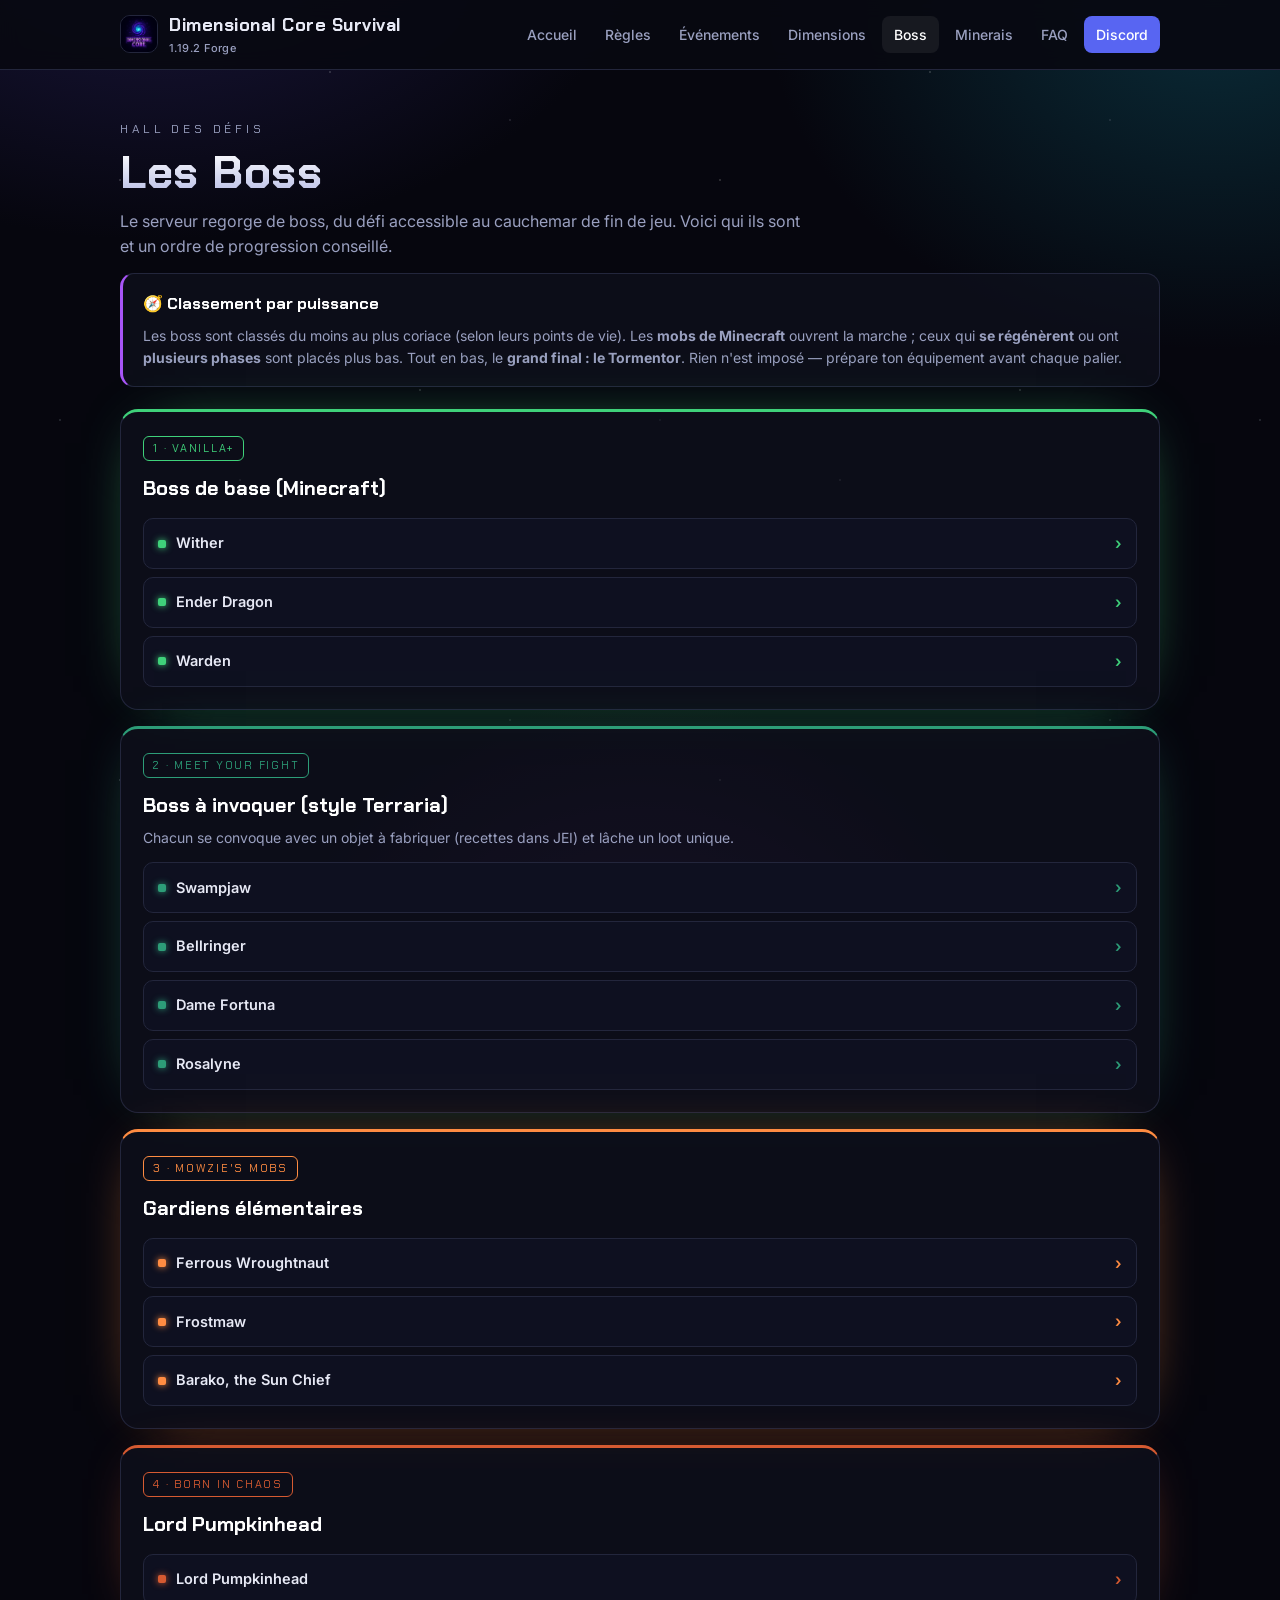
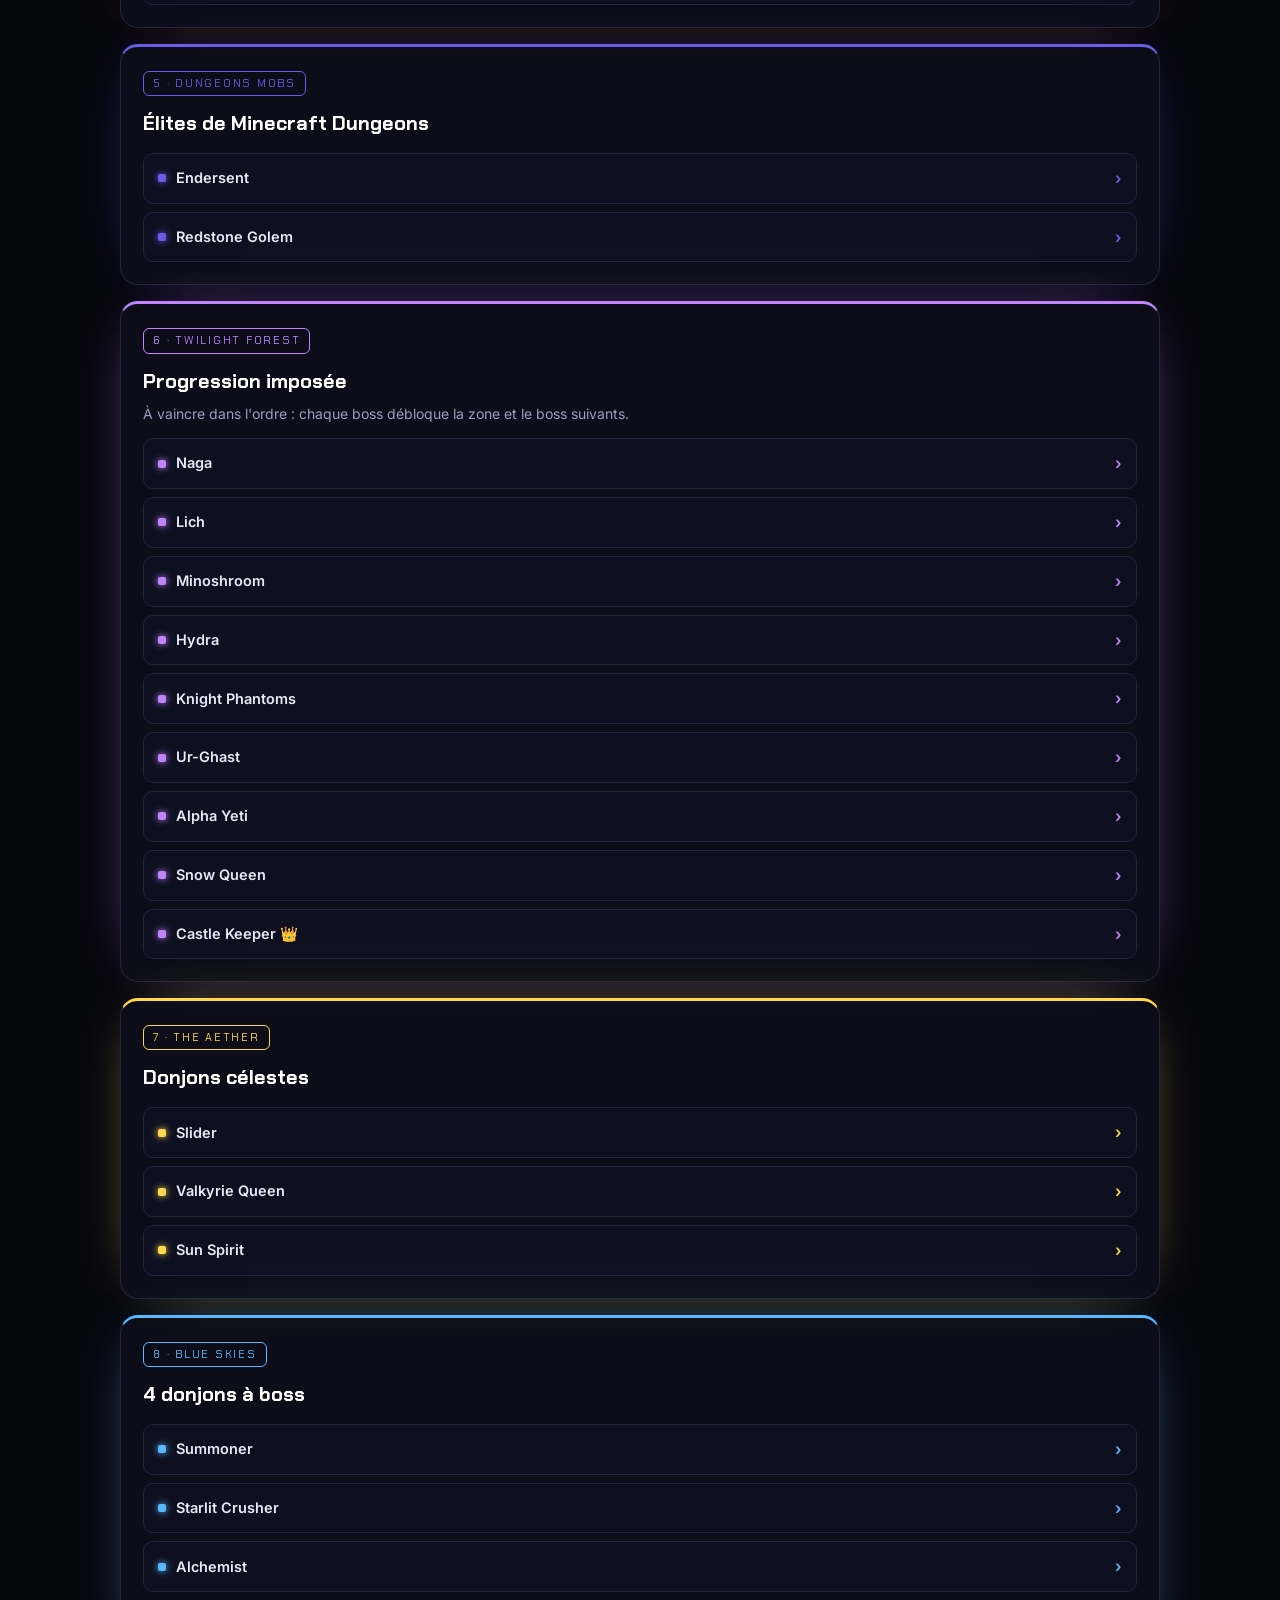
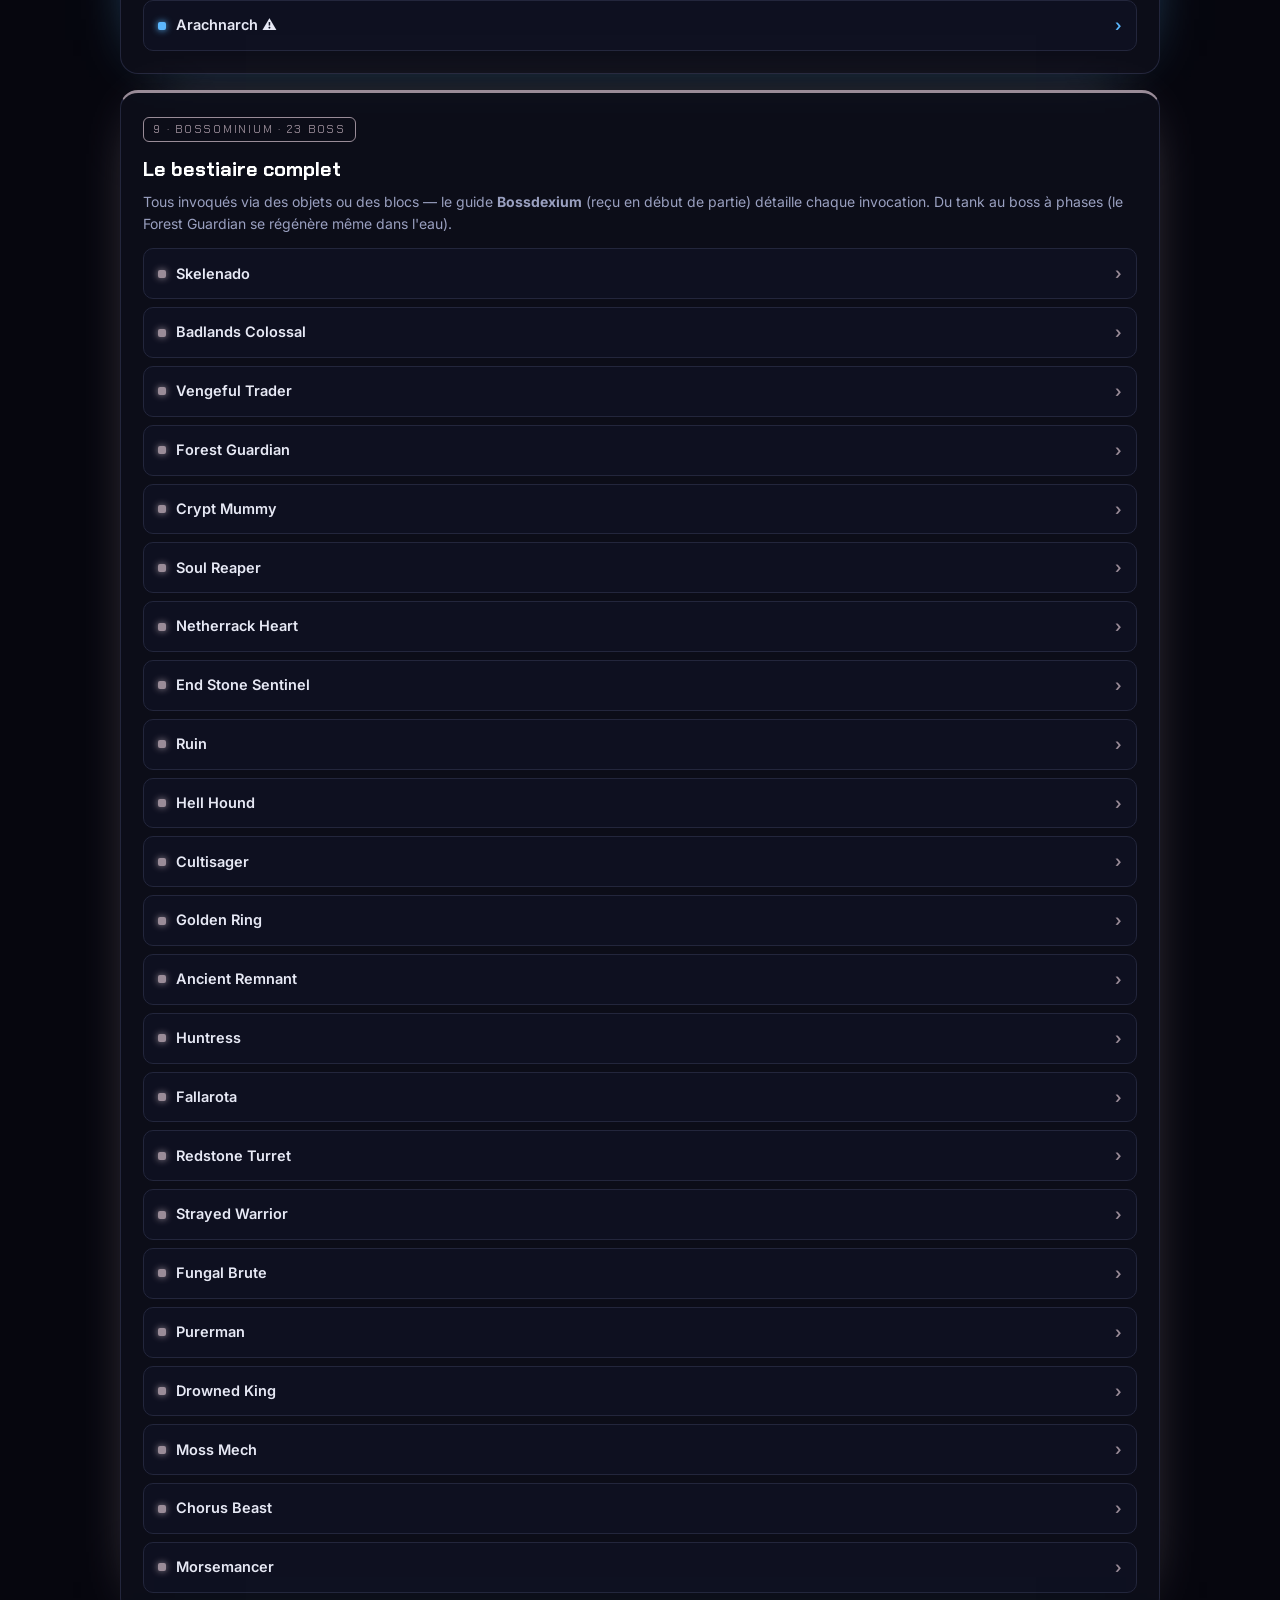
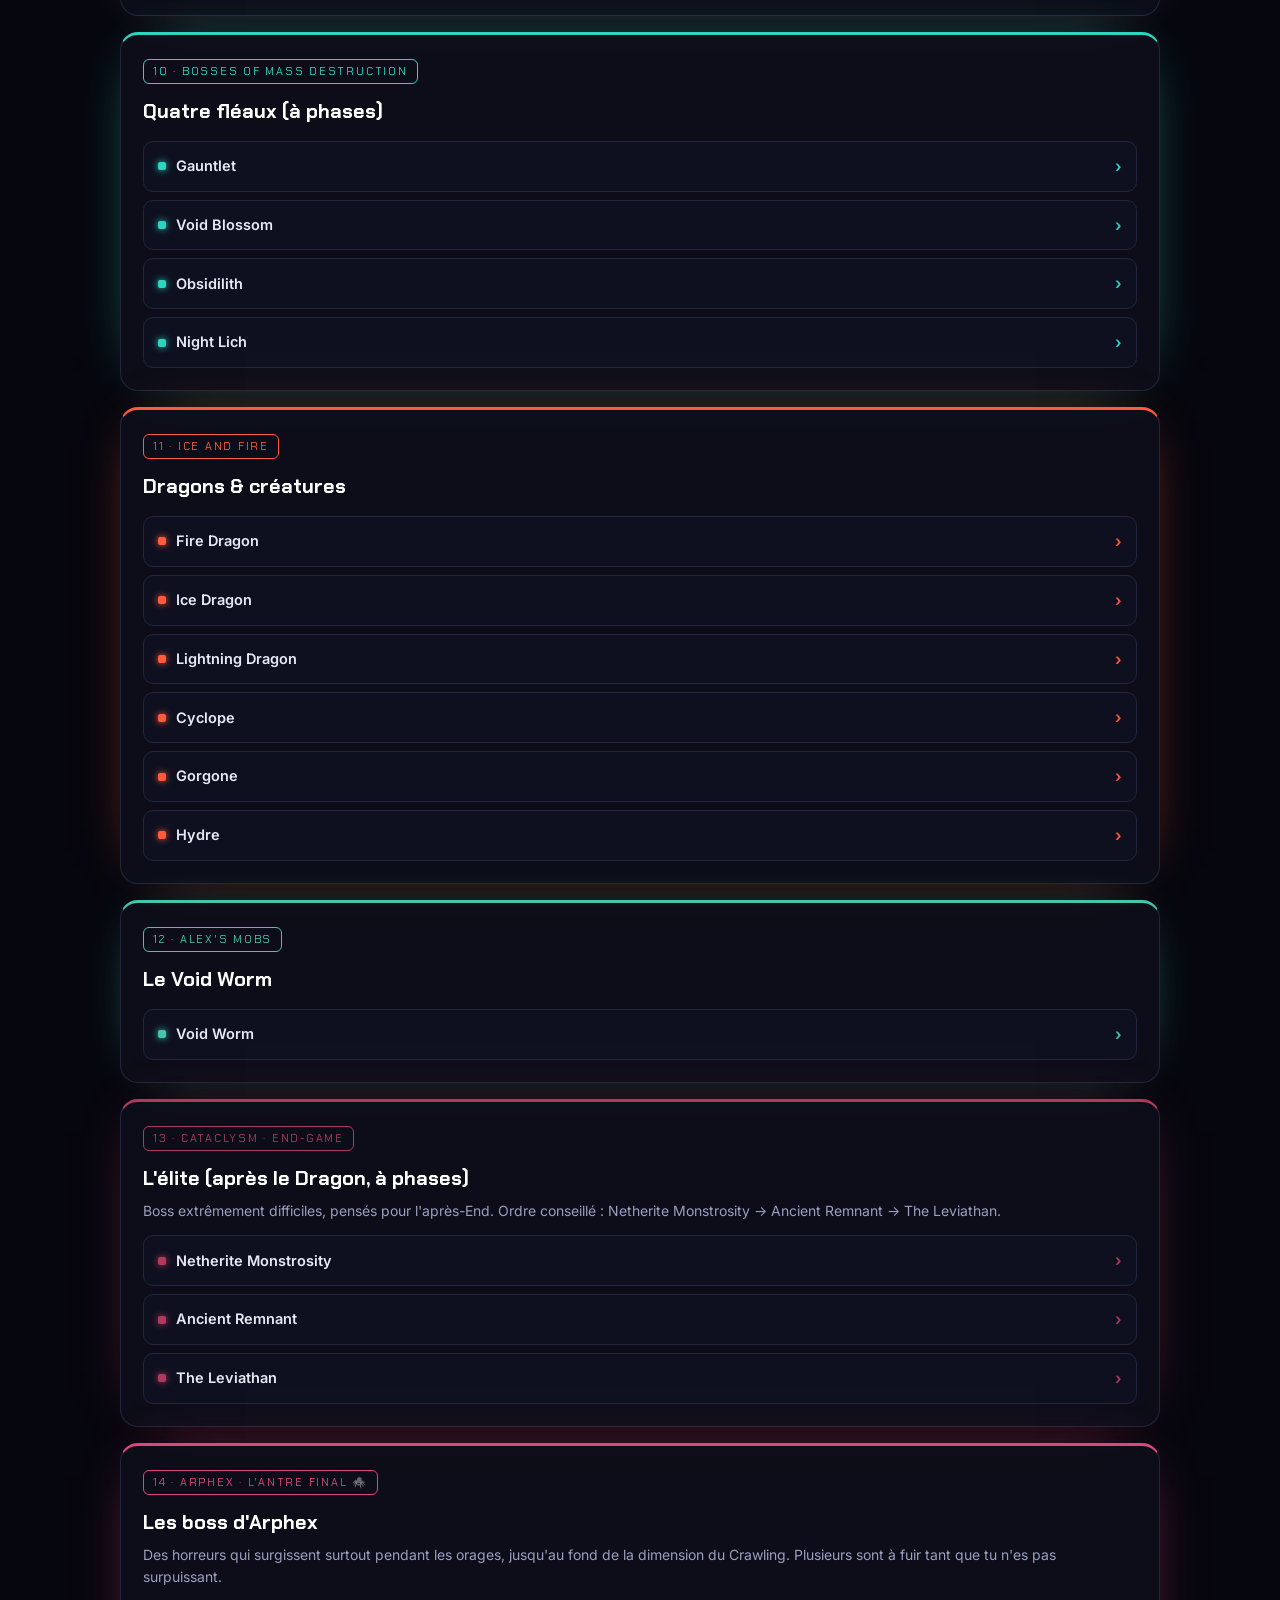
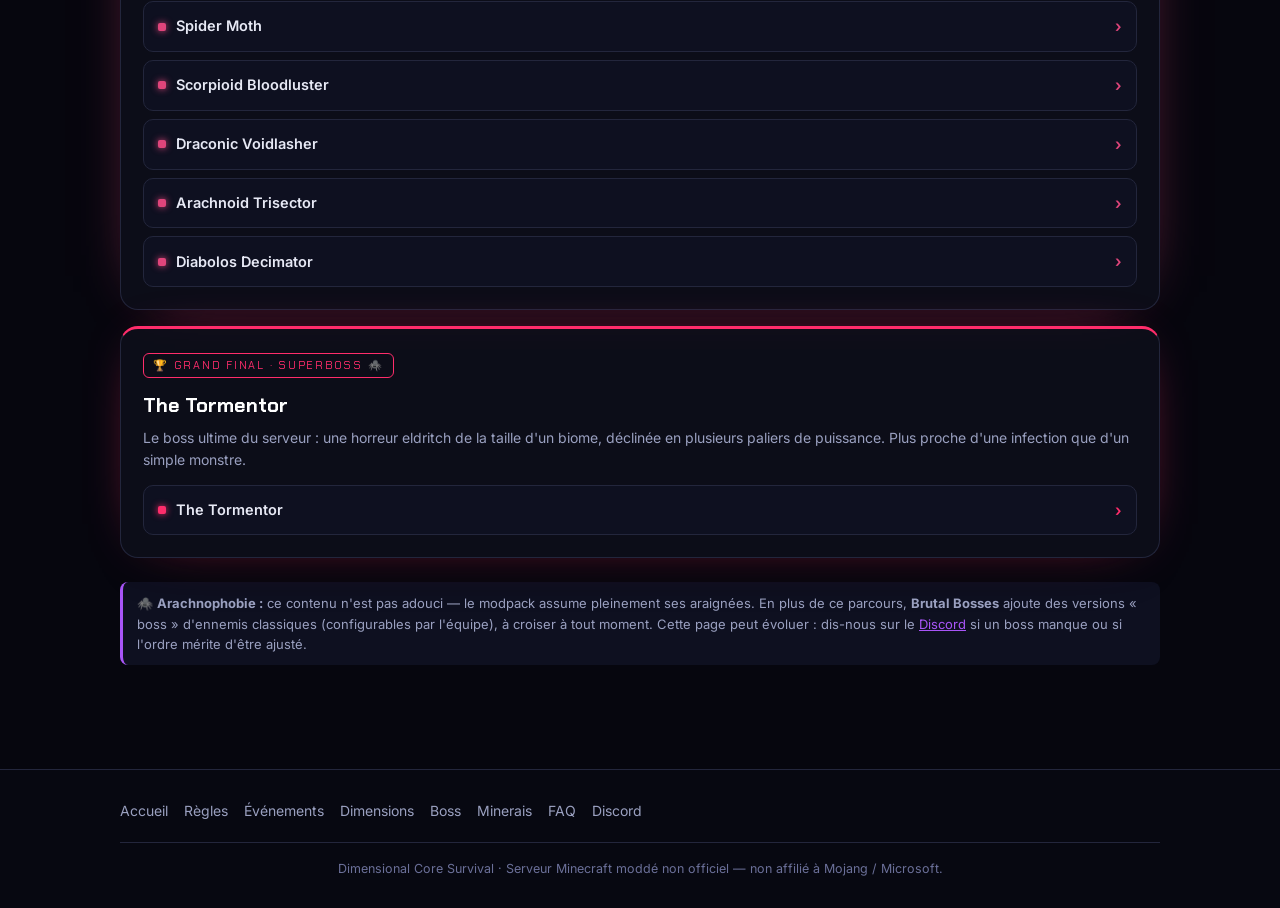
==== commit aba027b7: "Add files via upload" ====
--- a/boss.html
+++ b/boss.html
@@ -40,14 +40,42 @@
   </div>
 
   <div class="order-note">
-    <h3>🧭 Ordre de progression conseillé</h3>
-    <p>Un parcours du plus accessible au cauchemar final. Rien n'est imposé — explore à ton rythme — mais prépare ton équipement avant chaque palier : <b>1.</b> Meet Your Fight → <b>2.</b> Mowzie's Mobs → <b>3.</b> Bossominium (qui monte en puissance avec toi) → <b>4.</b> Born in Chaos → <b>5.</b> Twilight Forest → <b>6.</b> Wither &amp; Ender Dragon → <b>7.</b> Blue Skies → <b>8.</b> The Aether → <b>9.</b> Bosses of Mass Destruction → <b>10.</b> Ice and Fire → <b>11.</b> Dungeons Mobs → <b>12.</b> Alex's Void Worm → <b>13.</b> Cataclysm → <b>14.</b> Arphex (The Crawling) → et le <b>grand final : le Tormentor</b>.</p>
+    <h3>🧭 Classement par puissance</h3>
+    <p>Les boss sont classés du moins au plus coriace (selon leurs points de vie). Les <b>mobs de Minecraft</b> ouvrent la marche ; ceux qui <b>se régénèrent</b> ou ont <b>plusieurs phases</b> sont placés plus bas. Tout en bas, le <b>grand final : le Tormentor</b>. Rien n'est imposé — prépare ton équipement avant chaque palier.</p>
   </div>
 
   <div class="boss-stack">
 
+    <div class="boss-mod" style="--accent:#3fd17a">
+      <span class="badge-dim">1 · Vanilla+</span>
+      <h3>Boss de base (Minecraft)</h3>
+      <div class="boss-drops">
+        <details class="bd">
+          <summary><span class="nm">Wither</span><span class="chev">›</span></summary>
+          <div class="bd-body">
+            <div class="bd-photo"><img src="img/wither.png" alt="Wither" loading="lazy" onerror="this.parentNode.classList.add('empty');this.remove();"></div>
+            <p class="bd-how">Invoqué avec 4 soul sand + 3 crânes de wither skeleton.</p>
+          </div>
+        </details>
+        <details class="bd">
+          <summary><span class="nm">Ender Dragon</span><span class="chev">›</span></summary>
+          <div class="bd-body">
+            <div class="bd-photo"><img src="img/ender-dragon.png" alt="Ender Dragon" loading="lazy" onerror="this.parentNode.classList.add('empty');this.remove();"></div>
+            <p class="bd-how">Dans l'End : ouvre le portail avec des Yeux de l'Ender. Étape clé avant l'end-game.</p>
+          </div>
+        </details>
+        <details class="bd">
+          <summary><span class="nm">Warden</span><span class="chev">›</span></summary>
+          <div class="bd-body">
+            <div class="bd-photo"><img src="img/warden.png" alt="Warden" loading="lazy" onerror="this.parentNode.classList.add('empty');this.remove();"></div>
+            <p class="bd-how">Émerge dans l'Ancient City (Deep Dark) si tu déclenches trop les sculk shriekers. Sa drop ouvre Deeper and Darker.</p>
+          </div>
+        </details>
+      </div>
+    </div>
+
     <div class="boss-mod" style="--accent:#2d9d78">
-      <span class="badge-dim">1 · Meet Your Fight</span>
+      <span class="badge-dim">2 · Meet Your Fight</span>
       <h3>Boss à invoquer (style Terraria)</h3>
       <p>Chacun se convoque avec un objet à fabriquer (recettes dans JEI) et lâche un loot unique.</p>
       <div class="boss-drops">
@@ -62,7 +90,7 @@
           <summary><span class="nm">Bellringer</span><span class="chev">›</span></summary>
           <div class="bd-body">
             <div class="bd-photo"><img src="img/bellringer.png" alt="Bellringer" loading="lazy" onerror="this.parentNode.classList.add('empty');this.remove();"></div>
-            <p class="bd-how">Fabrique et utilise son objet d'invocation. Donne des objets utilitaires (traverser les murs).</p>
+            <p class="bd-how">Fabrique et utilise son objet d'invocation. Objets utilitaires (traverser les murs).</p>
           </div>
         </details>
         <details class="bd">
@@ -83,7 +111,7 @@
     </div>
 
     <div class="boss-mod" style="--accent:#ff8c42">
-      <span class="badge-dim">2 · Mowzie's Mobs</span>
+      <span class="badge-dim">3 · Mowzie's Mobs</span>
       <h3>Gardiens élémentaires</h3>
       <div class="boss-drops">
         <details class="bd">
@@ -105,175 +133,6 @@
           <div class="bd-body">
             <div class="bd-photo"><img src="img/barako-the-sun-chief.png" alt="Barako, the Sun Chief" loading="lazy" onerror="this.parentNode.classList.add('empty');this.remove();"></div>
             <p class="bd-how">Trône dans les savanes. L'affronter en pénétrant son aire.</p>
-          </div>
-        </details>
-      </div>
-    </div>
-
-    <div class="boss-mod" style="--accent:#9a8c98">
-      <span class="badge-dim">3 · Bossominium · 23 boss</span>
-      <h3>Le bestiaire complet</h3>
-      <p>Tous invoqués via des objets ou des blocs — le guide <b>Bossdexium</b> (reçu en début de partie) détaille chaque invocation.</p>
-      <div class="boss-drops">
-        <details class="bd">
-          <summary><span class="nm">Skelenado</span><span class="chev">›</span></summary>
-          <div class="bd-body">
-            <div class="bd-photo"><img src="img/skelenado.png" alt="Skelenado" loading="lazy" onerror="this.parentNode.classList.add('empty');this.remove();"></div>
-            <p class="bd-how">Fabrique un Skelenomicon (bloc) et fais marcher un Squelette dessus.</p>
-          </div>
-        </details>
-        <details class="bd">
-          <summary><span class="nm">Badlands Colossal</span><span class="chev">›</span></summary>
-          <div class="bd-body">
-            <div class="bd-photo"><img src="img/badlands-colossal.png" alt="Badlands Colossal" loading="lazy" onerror="this.parentNode.classList.add('empty');this.remove();"></div>
-            <p class="bd-how">Fabrique un Badlands Core, pose-le en biome Badlands, clic droit avec une pomme dorée.</p>
-          </div>
-        </details>
-        <details class="bd">
-          <summary><span class="nm">Vengeful Trader</span><span class="chev">›</span></summary>
-          <div class="bd-body">
-            <div class="bd-photo"><img src="img/vengeful-trader.png" alt="Vengeful Trader" loading="lazy" onerror="this.parentNode.classList.add('empty');this.remove();"></div>
-            <p class="bd-how">Assemble 4 blocs d'émeraude + 1 soul sand + 1 torche d'âme.</p>
-          </div>
-        </details>
-        <details class="bd">
-          <summary><span class="nm">Forest Guardian</span><span class="chev">›</span></summary>
-          <div class="bd-body">
-            <div class="bd-photo"><img src="img/forest-guardian.png" alt="Forest Guardian" loading="lazy" onerror="this.parentNode.classList.add('empty');this.remove();"></div>
-            <p class="bd-how">Fabrique un Guardian Sapling, clic droit dessus avec du Charcoal Bonemeal.</p>
-          </div>
-        </details>
-        <details class="bd">
-          <summary><span class="nm">Crypt Mummy</span><span class="chev">›</span></summary>
-          <div class="bd-body">
-            <div class="bd-photo"><img src="img/crypt-mummy.png" alt="Crypt Mummy" loading="lazy" onerror="this.parentNode.classList.add('empty');this.remove();"></div>
-            <p class="bd-how">Achète un Mysterious Sarcophagus à un Clerc (Journeyman, 17 émeraudes), puis casse-le.</p>
-          </div>
-        </details>
-        <details class="bd">
-          <summary><span class="nm">Soul Reaper</span><span class="chev">›</span></summary>
-          <div class="bd-body">
-            <div class="bd-photo"><img src="img/soul-reaper.png" alt="Soul Reaper" loading="lazy" onerror="this.parentNode.classList.add('empty');this.remove();"></div>
-            <p class="bd-how">Fabrique une Soul Charge, maintiens le clic droit puis relâche.</p>
-          </div>
-        </details>
-        <details class="bd">
-          <summary><span class="nm">Netherrack Heart</span><span class="chev">›</span></summary>
-          <div class="bd-body">
-            <div class="bd-photo"><img src="img/netherrack-heart.png" alt="Netherrack Heart" loading="lazy" onerror="this.parentNode.classList.add('empty');this.remove();"></div>
-            <p class="bd-how">Dans le Nether : fabrique du Blood Powder, shift + clic droit sur un villageois (présent dans le Nether).</p>
-          </div>
-        </details>
-        <details class="bd">
-          <summary><span class="nm">End Stone Sentinel</span><span class="chev">›</span></summary>
-          <div class="bd-body">
-            <div class="bd-photo"><img src="img/end-stone-sentinel.png" alt="End Stone Sentinel" loading="lazy" onerror="this.parentNode.classList.add('empty');this.remove();"></div>
-            <p class="bd-how">Après l'Ender Dragon : Dragon Essence → Gem of Ender + End Mantle, puis clic droit du Gem sur le Mantle.</p>
-          </div>
-        </details>
-        <details class="bd">
-          <summary><span class="nm">Ruin</span><span class="chev">›</span></summary>
-          <div class="bd-body">
-            <div class="bd-photo"><img src="img/ruin.png" alt="Ruin" loading="lazy" onerror="this.parentNode.classList.add('empty');this.remove();"></div>
-            <p class="bd-how">Fabrique un Runic Heart, pose-le sous la pluie, clic droit avec une Runic Key.</p>
-          </div>
-        </details>
-        <details class="bd">
-          <summary><span class="nm">Hell Hound</span><span class="chev">›</span></summary>
-          <div class="bd-body">
-            <div class="bd-photo"><img src="img/hell-hound.png" alt="Hell Hound" loading="lazy" onerror="this.parentNode.classList.add('empty');this.remove();"></div>
-            <p class="bd-how">Sur un loup : applique le Nether Talisman (effet Hell's Blessing) puis nourris-le de Charred Steak.</p>
-          </div>
-        </details>
-        <details class="bd">
-          <summary><span class="nm">Cultisager</span><span class="chev">›</span></summary>
-          <div class="bd-body">
-            <div class="bd-photo"><img src="img/cultisager.png" alt="Cultisager" loading="lazy" onerror="this.parentNode.classList.add('empty');this.remove();"></div>
-            <p class="bd-how">Tue des vexes pour des Vex Wings, fabrique The Crorintion, clic droit au sol.</p>
-          </div>
-        </details>
-        <details class="bd">
-          <summary><span class="nm">Golden Ring</span><span class="chev">›</span></summary>
-          <div class="bd-body">
-            <div class="bd-photo"><img src="img/golden-ring.png" alt="Golden Ring" loading="lazy" onerror="this.parentNode.classList.add('empty');this.remove();"></div>
-            <p class="bd-how">Ring of Judgement (depuis un Enchanted Golden Apple Core) dans l'inventaire, tue un mob, attends 2 min.</p>
-          </div>
-        </details>
-        <details class="bd">
-          <summary><span class="nm">Ancient Remnant</span><span class="chev">›</span></summary>
-          <div class="bd-body">
-            <div class="bd-photo"><img src="img/ancient-remnant.png" alt="Ancient Remnant" loading="lazy" onerror="this.parentNode.classList.add('empty');this.remove();"></div>
-            <p class="bd-how">Fabrique un Ancient Core (bloc d'or + 4 ancient debris + 4 Gilded Redstone Blocks), pose-le dans le Nether, active-le à la redstone (explosion : recule !).</p>
-          </div>
-        </details>
-        <details class="bd">
-          <summary><span class="nm">Huntress</span><span class="chev">›</span></summary>
-          <div class="bd-body">
-            <div class="bd-photo"><img src="img/huntress.png" alt="Huntress" loading="lazy" onerror="this.parentNode.classList.add('empty');this.remove();"></div>
-            <p class="bd-how">Fabrique une Trinity Apple (avec des Hearts of the Forest) et consomme-la.</p>
-          </div>
-        </details>
-        <details class="bd">
-          <summary><span class="nm">Fallarota</span><span class="chev">›</span></summary>
-          <div class="bd-body">
-            <div class="bd-photo"><img src="img/fallarota.png" alt="Fallarota" loading="lazy" onerror="this.parentNode.classList.add('empty');this.remove();"></div>
-            <p class="bd-how">Fabrique un Corrupted Core, saute dans le vide avec → Archived Eye, clic droit sur de l'obsidienne pleureuse.</p>
-          </div>
-        </details>
-        <details class="bd">
-          <summary><span class="nm">Redstone Turret</span><span class="chev">›</span></summary>
-          <div class="bd-body">
-            <div class="bd-photo"><img src="img/redstone-turret.png" alt="Redstone Turret" loading="lazy" onerror="this.parentNode.classList.add('empty');this.remove();"></div>
-            <p class="bd-how">Active un Metallic Redstone Block à la redstone, puis clic droit dessus avec un Redstone Chip.</p>
-          </div>
-        </details>
-        <details class="bd">
-          <summary><span class="nm">Strayed Warrior</span><span class="chev">›</span></summary>
-          <div class="bd-body">
-            <div class="bd-photo"><img src="img/strayed-warrior.png" alt="Strayed Warrior" loading="lazy" onerror="this.parentNode.classList.add('empty');this.remove();"></div>
-            <p class="bd-how">Ancient Hilt → clic droit sur soul sand = Strayed Sword, puis clic droit sur un crâne de squelette.</p>
-          </div>
-        </details>
-        <details class="bd">
-          <summary><span class="nm">Fungal Brute</span><span class="chev">›</span></summary>
-          <div class="bd-body">
-            <div class="bd-photo"><img src="img/fungal-brute.png" alt="Fungal Brute" loading="lazy" onerror="this.parentNode.classList.add('empty');this.remove();"></div>
-            <p class="bd-how">Pose un Fungal Feeder, clic droit dessus avec de la Mushroom Essence.</p>
-          </div>
-        </details>
-        <details class="bd">
-          <summary><span class="nm">Purerman</span><span class="chev">›</span></summary>
-          <div class="bd-body">
-            <div class="bd-photo"><img src="img/purerman.png" alt="Purerman" loading="lazy" onerror="this.parentNode.classList.add('empty');this.remove();"></div>
-            <p class="bd-how">Fabrique un Abyssal Cleanser et clic droit sur un enderman.</p>
-          </div>
-        </details>
-        <details class="bd">
-          <summary><span class="nm">Drowned King</span><span class="chev">›</span></summary>
-          <div class="bd-body">
-            <div class="bd-photo"><img src="img/drowned-king.png" alt="Drowned King" loading="lazy" onerror="this.parentNode.classList.add('empty');this.remove();"></div>
-            <p class="bd-how">Heart of the Sea → Heart of the King ; pendant un orage, clic droit au sol.</p>
-          </div>
-        </details>
-        <details class="bd">
-          <summary><span class="nm">Moss Mech</span><span class="chev">›</span></summary>
-          <div class="bd-body">
-            <div class="bd-photo"><img src="img/moss-mech.png" alt="Moss Mech" loading="lazy" onerror="this.parentNode.classList.add('empty');this.remove();"></div>
-            <p class="bd-how">Pose un Forgotten Helm, clic droit dessus avec des Seeds of the Vine.</p>
-          </div>
-        </details>
-        <details class="bd">
-          <summary><span class="nm">Chorus Beast</span><span class="chev">›</span></summary>
-          <div class="bd-body">
-            <div class="bd-photo"><img src="img/chorus-beast.png" alt="Chorus Beast" loading="lazy" onerror="this.parentNode.classList.add('empty');this.remove();"></div>
-            <p class="bd-how">Pose un Chorus Lure dans l'End, clic droit dessus avec un Chorus Consumer.</p>
-          </div>
-        </details>
-        <details class="bd">
-          <summary><span class="nm">Morsemancer</span><span class="chev">›</span></summary>
-          <div class="bd-body">
-            <div class="bd-photo"><img src="img/morsemancer.png" alt="Morsemancer" loading="lazy" onerror="this.parentNode.classList.add('empty');this.remove();"></div>
-            <p class="bd-how">Garde un Magical Core dans l'inventaire, puis tue un squelette.</p>
           </div>
         </details>
       </div>
@@ -293,8 +152,29 @@
       </div>
     </div>
 
+    <div class="boss-mod" style="--accent:#6c5ce7">
+      <span class="badge-dim">5 · Dungeons Mobs</span>
+      <h3>Élites de Minecraft Dungeons</h3>
+      <div class="boss-drops">
+        <details class="bd">
+          <summary><span class="nm">Endersent</span><span class="chev">›</span></summary>
+          <div class="bd-body">
+            <div class="bd-photo"><img src="img/endersent.png" alt="Endersent" loading="lazy" onerror="this.parentNode.classList.add('empty');this.remove();"></div>
+            <p class="bd-how">Variante surpuissante de l'Enderman : apparaît dans le monde, dégâts énormes, se téléporte.</p>
+          </div>
+        </details>
+        <details class="bd">
+          <summary><span class="nm">Redstone Golem</span><span class="chev">›</span></summary>
+          <div class="bd-body">
+            <div class="bd-photo"><img src="img/redstone-golem.png" alt="Redstone Golem" loading="lazy" onerror="this.parentNode.classList.add('empty');this.remove();"></div>
+            <p class="bd-how">Mini-boss aux mines explosives, sous terre.</p>
+          </div>
+        </details>
+      </div>
+    </div>
+
     <div class="boss-mod" style="--accent:#c084fc">
-      <span class="badge-dim">5 · Twilight Forest</span>
+      <span class="badge-dim">6 · Twilight Forest</span>
       <h3>Progression imposée</h3>
       <p>À vaincre dans l'ordre : chaque boss débloque la zone et le boss suivants.</p>
       <div class="boss-drops">
@@ -364,36 +244,36 @@
       </div>
     </div>
 
-    <div class="boss-mod" style="--accent:#3fd17a">
-      <span class="badge-dim">6 · Vanilla+</span>
-      <h3>Boss de base</h3>
-      <div class="boss-drops">
-        <details class="bd">
-          <summary><span class="nm">Wither</span><span class="chev">›</span></summary>
-          <div class="bd-body">
-            <div class="bd-photo"><img src="img/wither.png" alt="Wither" loading="lazy" onerror="this.parentNode.classList.add('empty');this.remove();"></div>
-            <p class="bd-how">Invoqué avec 4 soul sand + 3 crânes de wither skeleton.</p>
-          </div>
-        </details>
-        <details class="bd">
-          <summary><span class="nm">Ender Dragon</span><span class="chev">›</span></summary>
-          <div class="bd-body">
-            <div class="bd-photo"><img src="img/ender-dragon.png" alt="Ender Dragon" loading="lazy" onerror="this.parentNode.classList.add('empty');this.remove();"></div>
-            <p class="bd-how">Dans l'End : ouvre le portail avec des Yeux de l'Ender. Étape clé avant l'end-game.</p>
-          </div>
-        </details>
-        <details class="bd">
-          <summary><span class="nm">Warden</span><span class="chev">›</span></summary>
-          <div class="bd-body">
-            <div class="bd-photo"><img src="img/warden.png" alt="Warden" loading="lazy" onerror="this.parentNode.classList.add('empty');this.remove();"></div>
-            <p class="bd-how">Émerge dans l'Ancient City (Deep Dark) si tu déclenches trop les sculk shriekers. Sa drop ouvre Deeper and Darker.</p>
+    <div class="boss-mod" style="--accent:#ffd84d">
+      <span class="badge-dim">7 · The Aether</span>
+      <h3>Donjons célestes</h3>
+      <div class="boss-drops">
+        <details class="bd">
+          <summary><span class="nm">Slider</span><span class="chev">›</span></summary>
+          <div class="bd-body">
+            <div class="bd-photo"><img src="img/slider.png" alt="Slider" loading="lazy" onerror="this.parentNode.classList.add('empty');this.remove();"></div>
+            <p class="bd-how">Dans le Bronze Dungeon, sous les îles.</p>
+          </div>
+        </details>
+        <details class="bd">
+          <summary><span class="nm">Valkyrie Queen</span><span class="chev">›</span></summary>
+          <div class="bd-body">
+            <div class="bd-photo"><img src="img/valkyrie-queen.png" alt="Valkyrie Queen" loading="lazy" onerror="this.parentNode.classList.add('empty');this.remove();"></div>
+            <p class="bd-how">Dans le Silver Dungeon flottant (bats d'abord les valkyries).</p>
+          </div>
+        </details>
+        <details class="bd">
+          <summary><span class="nm">Sun Spirit</span><span class="chev">›</span></summary>
+          <div class="bd-body">
+            <div class="bd-photo"><img src="img/sun-spirit.png" alt="Sun Spirit" loading="lazy" onerror="this.parentNode.classList.add('empty');this.remove();"></div>
+            <p class="bd-how">Dans le Gold Dungeon — met fin à l'éternel jour de l'Aether.</p>
           </div>
         </details>
       </div>
     </div>
 
     <div class="boss-mod" style="--accent:#5bb8ff">
-      <span class="badge-dim">7 · Blue Skies</span>
+      <span class="badge-dim">8 · Blue Skies</span>
       <h3>4 donjons à boss</h3>
       <div class="boss-drops">
         <details class="bd">
@@ -427,37 +307,178 @@
       </div>
     </div>
 
-    <div class="boss-mod" style="--accent:#ffd84d">
-      <span class="badge-dim">8 · The Aether</span>
-      <h3>Donjons célestes</h3>
-      <div class="boss-drops">
-        <details class="bd">
-          <summary><span class="nm">Slider</span><span class="chev">›</span></summary>
-          <div class="bd-body">
-            <div class="bd-photo"><img src="img/slider.png" alt="Slider" loading="lazy" onerror="this.parentNode.classList.add('empty');this.remove();"></div>
-            <p class="bd-how">Dans le Bronze Dungeon, sous les îles.</p>
-          </div>
-        </details>
-        <details class="bd">
-          <summary><span class="nm">Valkyrie Queen</span><span class="chev">›</span></summary>
-          <div class="bd-body">
-            <div class="bd-photo"><img src="img/valkyrie-queen.png" alt="Valkyrie Queen" loading="lazy" onerror="this.parentNode.classList.add('empty');this.remove();"></div>
-            <p class="bd-how">Dans le Silver Dungeon flottant (bats d'abord les valkyries).</p>
-          </div>
-        </details>
-        <details class="bd">
-          <summary><span class="nm">Sun Spirit</span><span class="chev">›</span></summary>
-          <div class="bd-body">
-            <div class="bd-photo"><img src="img/sun-spirit.png" alt="Sun Spirit" loading="lazy" onerror="this.parentNode.classList.add('empty');this.remove();"></div>
-            <p class="bd-how">Dans le Gold Dungeon — met fin à l'éternel jour de l'Aether.</p>
+    <div class="boss-mod" style="--accent:#9a8c98">
+      <span class="badge-dim">9 · Bossominium · 23 boss</span>
+      <h3>Le bestiaire complet</h3>
+      <p>Tous invoqués via des objets ou des blocs — le guide <b>Bossdexium</b> (reçu en début de partie) détaille chaque invocation. Du tank au boss à phases (le Forest Guardian se régénère même dans l'eau).</p>
+      <div class="boss-drops">
+        <details class="bd">
+          <summary><span class="nm">Skelenado</span><span class="chev">›</span></summary>
+          <div class="bd-body">
+            <div class="bd-photo"><img src="img/skelenado.png" alt="Skelenado" loading="lazy" onerror="this.parentNode.classList.add('empty');this.remove();"></div>
+            <p class="bd-how">Fabrique un Skelenomicon (bloc) et fais marcher un Squelette dessus.</p>
+          </div>
+        </details>
+        <details class="bd">
+          <summary><span class="nm">Badlands Colossal</span><span class="chev">›</span></summary>
+          <div class="bd-body">
+            <div class="bd-photo"><img src="img/badlands-colossal.png" alt="Badlands Colossal" loading="lazy" onerror="this.parentNode.classList.add('empty');this.remove();"></div>
+            <p class="bd-how">Fabrique un Badlands Core, pose-le en biome Badlands, clic droit avec une pomme dorée.</p>
+          </div>
+        </details>
+        <details class="bd">
+          <summary><span class="nm">Vengeful Trader</span><span class="chev">›</span></summary>
+          <div class="bd-body">
+            <div class="bd-photo"><img src="img/vengeful-trader.png" alt="Vengeful Trader" loading="lazy" onerror="this.parentNode.classList.add('empty');this.remove();"></div>
+            <p class="bd-how">Assemble 4 blocs d'émeraude + 1 soul sand + 1 torche d'âme.</p>
+          </div>
+        </details>
+        <details class="bd">
+          <summary><span class="nm">Forest Guardian</span><span class="chev">›</span></summary>
+          <div class="bd-body">
+            <div class="bd-photo"><img src="img/forest-guardian.png" alt="Forest Guardian" loading="lazy" onerror="this.parentNode.classList.add('empty');this.remove();"></div>
+            <p class="bd-how">Fabrique un Guardian Sapling, clic droit dessus avec du Charcoal Bonemeal. ⚠️ Se régénère près de l'eau.</p>
+          </div>
+        </details>
+        <details class="bd">
+          <summary><span class="nm">Crypt Mummy</span><span class="chev">›</span></summary>
+          <div class="bd-body">
+            <div class="bd-photo"><img src="img/crypt-mummy.png" alt="Crypt Mummy" loading="lazy" onerror="this.parentNode.classList.add('empty');this.remove();"></div>
+            <p class="bd-how">Achète un Mysterious Sarcophagus à un Clerc (Journeyman, 17 émeraudes), puis casse-le.</p>
+          </div>
+        </details>
+        <details class="bd">
+          <summary><span class="nm">Soul Reaper</span><span class="chev">›</span></summary>
+          <div class="bd-body">
+            <div class="bd-photo"><img src="img/soul-reaper.png" alt="Soul Reaper" loading="lazy" onerror="this.parentNode.classList.add('empty');this.remove();"></div>
+            <p class="bd-how">Fabrique une Soul Charge, maintiens le clic droit puis relâche.</p>
+          </div>
+        </details>
+        <details class="bd">
+          <summary><span class="nm">Netherrack Heart</span><span class="chev">›</span></summary>
+          <div class="bd-body">
+            <div class="bd-photo"><img src="img/netherrack-heart.png" alt="Netherrack Heart" loading="lazy" onerror="this.parentNode.classList.add('empty');this.remove();"></div>
+            <p class="bd-how">Dans le Nether : fabrique du Blood Powder, shift + clic droit sur un villageois (présent dans le Nether).</p>
+          </div>
+        </details>
+        <details class="bd">
+          <summary><span class="nm">End Stone Sentinel</span><span class="chev">›</span></summary>
+          <div class="bd-body">
+            <div class="bd-photo"><img src="img/end-stone-sentinel.png" alt="End Stone Sentinel" loading="lazy" onerror="this.parentNode.classList.add('empty');this.remove();"></div>
+            <p class="bd-how">Après l'Ender Dragon : Dragon Essence → Gem of Ender + End Mantle, puis clic droit du Gem sur le Mantle.</p>
+          </div>
+        </details>
+        <details class="bd">
+          <summary><span class="nm">Ruin</span><span class="chev">›</span></summary>
+          <div class="bd-body">
+            <div class="bd-photo"><img src="img/ruin.png" alt="Ruin" loading="lazy" onerror="this.parentNode.classList.add('empty');this.remove();"></div>
+            <p class="bd-how">Fabrique un Runic Heart, pose-le sous la pluie, clic droit avec une Runic Key. Gagne une nouvelle capacité à basse vie (phase).</p>
+          </div>
+        </details>
+        <details class="bd">
+          <summary><span class="nm">Hell Hound</span><span class="chev">›</span></summary>
+          <div class="bd-body">
+            <div class="bd-photo"><img src="img/hell-hound.png" alt="Hell Hound" loading="lazy" onerror="this.parentNode.classList.add('empty');this.remove();"></div>
+            <p class="bd-how">Sur un loup : applique le Nether Talisman (Hell's Blessing) puis nourris-le de Charred Steak.</p>
+          </div>
+        </details>
+        <details class="bd">
+          <summary><span class="nm">Cultisager</span><span class="chev">›</span></summary>
+          <div class="bd-body">
+            <div class="bd-photo"><img src="img/cultisager.png" alt="Cultisager" loading="lazy" onerror="this.parentNode.classList.add('empty');this.remove();"></div>
+            <p class="bd-how">Tue des vexes pour des Vex Wings, fabrique The Crorintion, clic droit au sol.</p>
+          </div>
+        </details>
+        <details class="bd">
+          <summary><span class="nm">Golden Ring</span><span class="chev">›</span></summary>
+          <div class="bd-body">
+            <div class="bd-photo"><img src="img/golden-ring.png" alt="Golden Ring" loading="lazy" onerror="this.parentNode.classList.add('empty');this.remove();"></div>
+            <p class="bd-how">Ring of Judgement (depuis un Enchanted Golden Apple Core) dans l'inventaire, tue un mob, attends 2 min.</p>
+          </div>
+        </details>
+        <details class="bd">
+          <summary><span class="nm">Ancient Remnant</span><span class="chev">›</span></summary>
+          <div class="bd-body">
+            <div class="bd-photo"><img src="img/ancient-remnant.png" alt="Ancient Remnant" loading="lazy" onerror="this.parentNode.classList.add('empty');this.remove();"></div>
+            <p class="bd-how">Ancient Core (bloc d'or + 4 ancient debris + 4 Gilded Redstone Blocks), pose-le dans le Nether, active à la redstone (explosion : recule !).</p>
+          </div>
+        </details>
+        <details class="bd">
+          <summary><span class="nm">Huntress</span><span class="chev">›</span></summary>
+          <div class="bd-body">
+            <div class="bd-photo"><img src="img/huntress.png" alt="Huntress" loading="lazy" onerror="this.parentNode.classList.add('empty');this.remove();"></div>
+            <p class="bd-how">Fabrique une Trinity Apple (avec des Hearts of the Forest) et consomme-la.</p>
+          </div>
+        </details>
+        <details class="bd">
+          <summary><span class="nm">Fallarota</span><span class="chev">›</span></summary>
+          <div class="bd-body">
+            <div class="bd-photo"><img src="img/fallarota.png" alt="Fallarota" loading="lazy" onerror="this.parentNode.classList.add('empty');this.remove();"></div>
+            <p class="bd-how">Corrupted Core → saute dans le vide → Archived Eye → clic droit sur de l'obsidienne pleureuse.</p>
+          </div>
+        </details>
+        <details class="bd">
+          <summary><span class="nm">Redstone Turret</span><span class="chev">›</span></summary>
+          <div class="bd-body">
+            <div class="bd-photo"><img src="img/redstone-turret.png" alt="Redstone Turret" loading="lazy" onerror="this.parentNode.classList.add('empty');this.remove();"></div>
+            <p class="bd-how">Active un Metallic Redstone Block à la redstone, puis clic droit dessus avec un Redstone Chip.</p>
+          </div>
+        </details>
+        <details class="bd">
+          <summary><span class="nm">Strayed Warrior</span><span class="chev">›</span></summary>
+          <div class="bd-body">
+            <div class="bd-photo"><img src="img/strayed-warrior.png" alt="Strayed Warrior" loading="lazy" onerror="this.parentNode.classList.add('empty');this.remove();"></div>
+            <p class="bd-how">Ancient Hilt → clic droit sur soul sand = Strayed Sword → clic droit sur un crâne de squelette.</p>
+          </div>
+        </details>
+        <details class="bd">
+          <summary><span class="nm">Fungal Brute</span><span class="chev">›</span></summary>
+          <div class="bd-body">
+            <div class="bd-photo"><img src="img/fungal-brute.png" alt="Fungal Brute" loading="lazy" onerror="this.parentNode.classList.add('empty');this.remove();"></div>
+            <p class="bd-how">Pose un Fungal Feeder, clic droit dessus avec de la Mushroom Essence.</p>
+          </div>
+        </details>
+        <details class="bd">
+          <summary><span class="nm">Purerman</span><span class="chev">›</span></summary>
+          <div class="bd-body">
+            <div class="bd-photo"><img src="img/purerman.png" alt="Purerman" loading="lazy" onerror="this.parentNode.classList.add('empty');this.remove();"></div>
+            <p class="bd-how">Fabrique un Abyssal Cleanser et clic droit sur un enderman.</p>
+          </div>
+        </details>
+        <details class="bd">
+          <summary><span class="nm">Drowned King</span><span class="chev">›</span></summary>
+          <div class="bd-body">
+            <div class="bd-photo"><img src="img/drowned-king.png" alt="Drowned King" loading="lazy" onerror="this.parentNode.classList.add('empty');this.remove();"></div>
+            <p class="bd-how">Heart of the Sea → Heart of the King ; pendant un orage, clic droit au sol.</p>
+          </div>
+        </details>
+        <details class="bd">
+          <summary><span class="nm">Moss Mech</span><span class="chev">›</span></summary>
+          <div class="bd-body">
+            <div class="bd-photo"><img src="img/moss-mech.png" alt="Moss Mech" loading="lazy" onerror="this.parentNode.classList.add('empty');this.remove();"></div>
+            <p class="bd-how">Pose un Forgotten Helm, clic droit dessus avec des Seeds of the Vine.</p>
+          </div>
+        </details>
+        <details class="bd">
+          <summary><span class="nm">Chorus Beast</span><span class="chev">›</span></summary>
+          <div class="bd-body">
+            <div class="bd-photo"><img src="img/chorus-beast.png" alt="Chorus Beast" loading="lazy" onerror="this.parentNode.classList.add('empty');this.remove();"></div>
+            <p class="bd-how">Pose un Chorus Lure dans l'End, clic droit dessus avec un Chorus Consumer.</p>
+          </div>
+        </details>
+        <details class="bd">
+          <summary><span class="nm">Morsemancer</span><span class="chev">›</span></summary>
+          <div class="bd-body">
+            <div class="bd-photo"><img src="img/morsemancer.png" alt="Morsemancer" loading="lazy" onerror="this.parentNode.classList.add('empty');this.remove();"></div>
+            <p class="bd-how">Garde un Magical Core dans l'inventaire, puis tue un squelette.</p>
           </div>
         </details>
       </div>
     </div>
 
     <div class="boss-mod" style="--accent:#2dd4bf">
-      <span class="badge-dim">9 · Bosses of Mass Destruction</span>
-      <h3>Quatre fléaux</h3>
+      <span class="badge-dim">10 · Bosses of Mass Destruction</span>
+      <h3>Quatre fléaux (à phases)</h3>
       <div class="boss-drops">
         <details class="bd">
           <summary><span class="nm">Gauntlet</span><span class="chev">›</span></summary>
@@ -491,14 +512,28 @@
     </div>
 
     <div class="boss-mod" style="--accent:#ff5a3c">
-      <span class="badge-dim">10 · Ice and Fire</span>
+      <span class="badge-dim">11 · Ice and Fire</span>
       <h3>Dragons & créatures</h3>
       <div class="boss-drops">
         <details class="bd">
-          <summary><span class="nm">Dragons (feu / glace / foudre)</span><span class="chev">›</span></summary>
-          <div class="bd-body">
-            <div class="bd-photo"><img src="img/dragons-feu-glace-foudre.png" alt="Dragons (feu / glace / foudre)" loading="lazy" onerror="this.parentNode.classList.add('empty');this.remove();"></div>
-            <p class="bd-how">Dans leurs antres remplis d'or. Apprivoisables jeunes.</p>
+          <summary><span class="nm">Fire Dragon</span><span class="chev">›</span></summary>
+          <div class="bd-body">
+            <div class="bd-photo"><img src="img/fire-dragon.png" alt="Fire Dragon" loading="lazy" onerror="this.parentNode.classList.add('empty');this.remove();"></div>
+            <p class="bd-how">Dans son antre rempli d'or, dans les biomes chauds. Énorme PV qui grimpe avec l'âge. Apprivoisable jeune.</p>
+          </div>
+        </details>
+        <details class="bd">
+          <summary><span class="nm">Ice Dragon</span><span class="chev">›</span></summary>
+          <div class="bd-body">
+            <div class="bd-photo"><img src="img/ice-dragon.png" alt="Ice Dragon" loading="lazy" onerror="this.parentNode.classList.add('empty');this.remove();"></div>
+            <p class="bd-how">Dans son antre des biomes enneigés. Énorme PV qui grimpe avec l'âge. Apprivoisable jeune.</p>
+          </div>
+        </details>
+        <details class="bd">
+          <summary><span class="nm">Lightning Dragon</span><span class="chev">›</span></summary>
+          <div class="bd-body">
+            <div class="bd-photo"><img src="img/lightning-dragon.png" alt="Lightning Dragon" loading="lazy" onerror="this.parentNode.classList.add('empty');this.remove();"></div>
+            <p class="bd-how">Dans son antre des biomes secs/savanes. Énorme PV qui grimpe avec l'âge. Apprivoisable jeune.</p>
           </div>
         </details>
         <details class="bd">
@@ -509,13 +544,6 @@
           </div>
         </details>
         <details class="bd">
-          <summary><span class="nm">Serpent de mer</span><span class="chev">›</span></summary>
-          <div class="bd-body">
-            <div class="bd-photo"><img src="img/serpent-de-mer.png" alt="Serpent de mer" loading="lazy" onerror="this.parentNode.classList.add('empty');this.remove();"></div>
-            <p class="bd-how">Dans les océans.</p>
-          </div>
-        </details>
-        <details class="bd">
           <summary><span class="nm">Gorgone</span><span class="chev">›</span></summary>
           <div class="bd-body">
             <div class="bd-photo"><img src="img/gorgone.png" alt="Gorgone" loading="lazy" onerror="this.parentNode.classList.add('empty');this.remove();"></div>
@@ -527,27 +555,6 @@
           <div class="bd-body">
             <div class="bd-photo"><img src="img/hydre.png" alt="Hydre" loading="lazy" onerror="this.parentNode.classList.add('empty');this.remove();"></div>
             <p class="bd-how">Dans sa caverne (marais).</p>
-          </div>
-        </details>
-      </div>
-    </div>
-
-    <div class="boss-mod" style="--accent:#6c5ce7">
-      <span class="badge-dim">11 · Dungeons Mobs</span>
-      <h3>Élites de Minecraft Dungeons</h3>
-      <div class="boss-drops">
-        <details class="bd">
-          <summary><span class="nm">Endersent</span><span class="chev">›</span></summary>
-          <div class="bd-body">
-            <div class="bd-photo"><img src="img/endersent.png" alt="Endersent" loading="lazy" onerror="this.parentNode.classList.add('empty');this.remove();"></div>
-            <p class="bd-how">Variante surpuissante de l'Enderman : apparaît dans le monde, dégâts énormes, se téléporte.</p>
-          </div>
-        </details>
-        <details class="bd">
-          <summary><span class="nm">Redstone Golem</span><span class="chev">›</span></summary>
-          <div class="bd-body">
-            <div class="bd-photo"><img src="img/redstone-golem.png" alt="Redstone Golem" loading="lazy" onerror="this.parentNode.classList.add('empty');this.remove();"></div>
-            <p class="bd-how">Mini-boss aux mines explosives, sous terre.</p>
           </div>
         </details>
       </div>
@@ -561,7 +568,7 @@
           <summary><span class="nm">Void Worm</span><span class="chev">›</span></summary>
           <div class="bd-body">
             <div class="bd-photo"><img src="img/void-worm.png" alt="Void Worm" loading="lazy" onerror="this.parentNode.classList.add('empty');this.remove();"></div>
-            <p class="bd-how">Invoqué en jetant un Mysterious Worm dans le vide de l'End.</p>
+            <p class="bd-how">Invoqué en jetant un Mysterious Worm dans le vide de l'End. Colossal (corps segmenté).</p>
           </div>
         </details>
       </div>
@@ -569,7 +576,7 @@
 
     <div class="boss-mod" style="--accent:#b03a5b">
       <span class="badge-dim">13 · Cataclysm · End-game</span>
-      <h3>L'élite (après le Dragon)</h3>
+      <h3>L'élite (après le Dragon, à phases)</h3>
       <p>Boss extrêmement difficiles, pensés pour l'après-End. Ordre conseillé : Netherite Monstrosity → Ancient Remnant → The Leviathan.</p>
       <div class="boss-drops">
         <details class="bd">
@@ -583,7 +590,7 @@
           <summary><span class="nm">Ancient Remnant</span><span class="chev">›</span></summary>
           <div class="bd-body">
             <div class="bd-photo"><img src="img/ancient-remnant.png" alt="Ancient Remnant" loading="lazy" onerror="this.parentNode.classList.add('empty');this.remove();"></div>
-            <p class="bd-how">Dans la Cursed Pyramid (désert).</p>
+            <p class="bd-how">Dans la Cursed Pyramid (désert). Très haute vie.</p>
           </div>
         </details>
         <details class="bd">
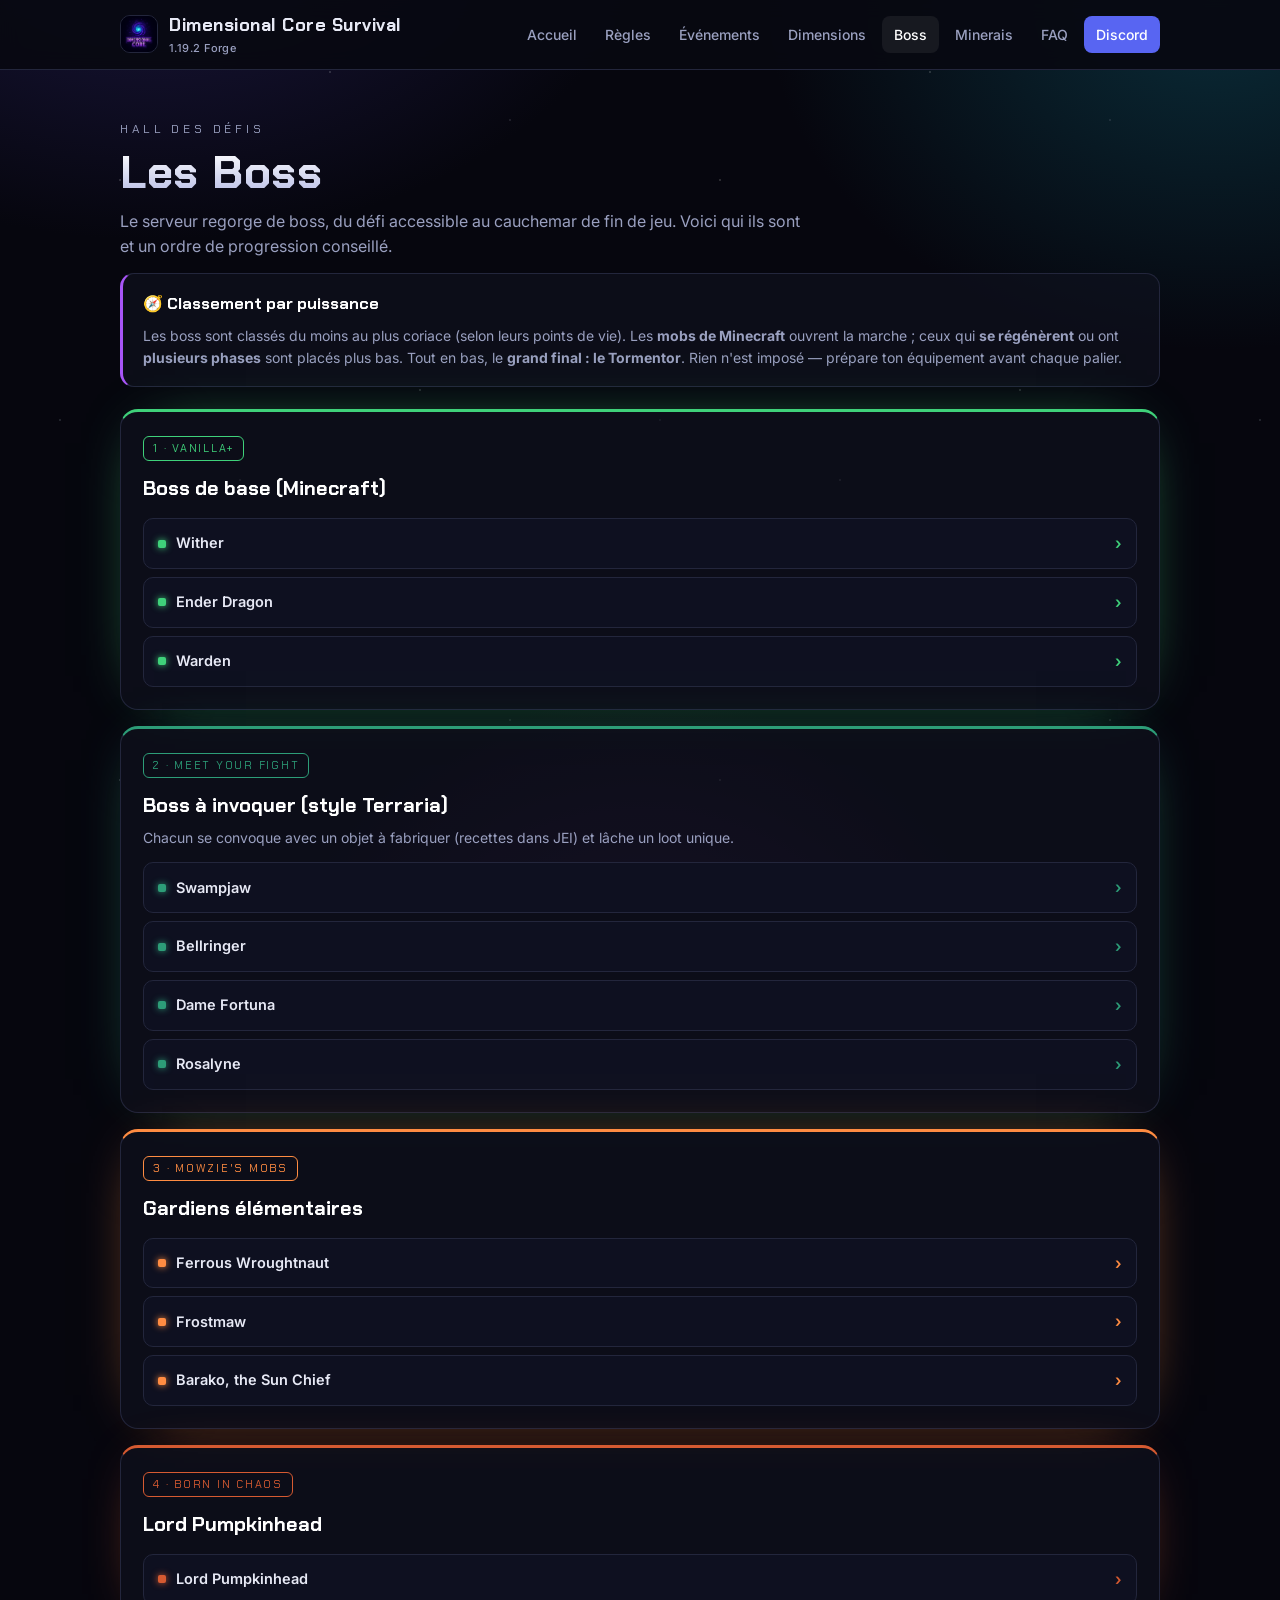
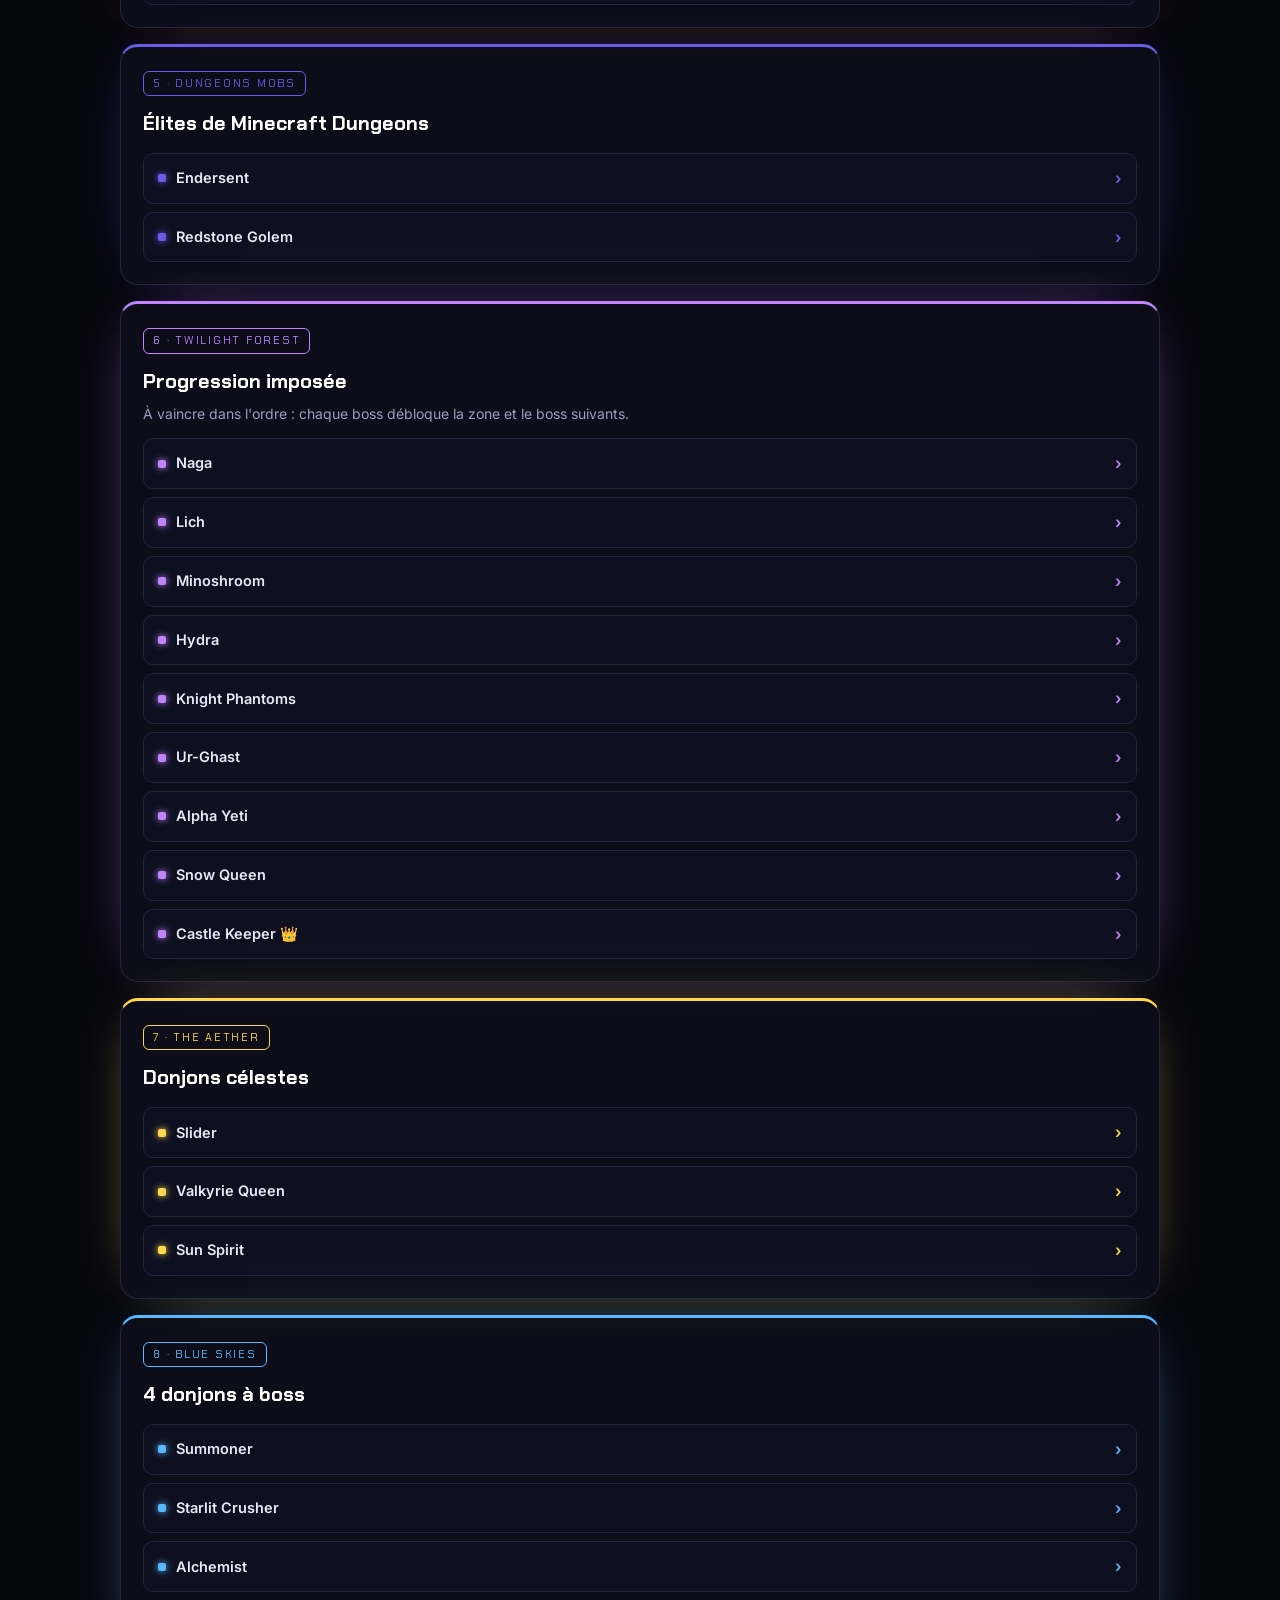
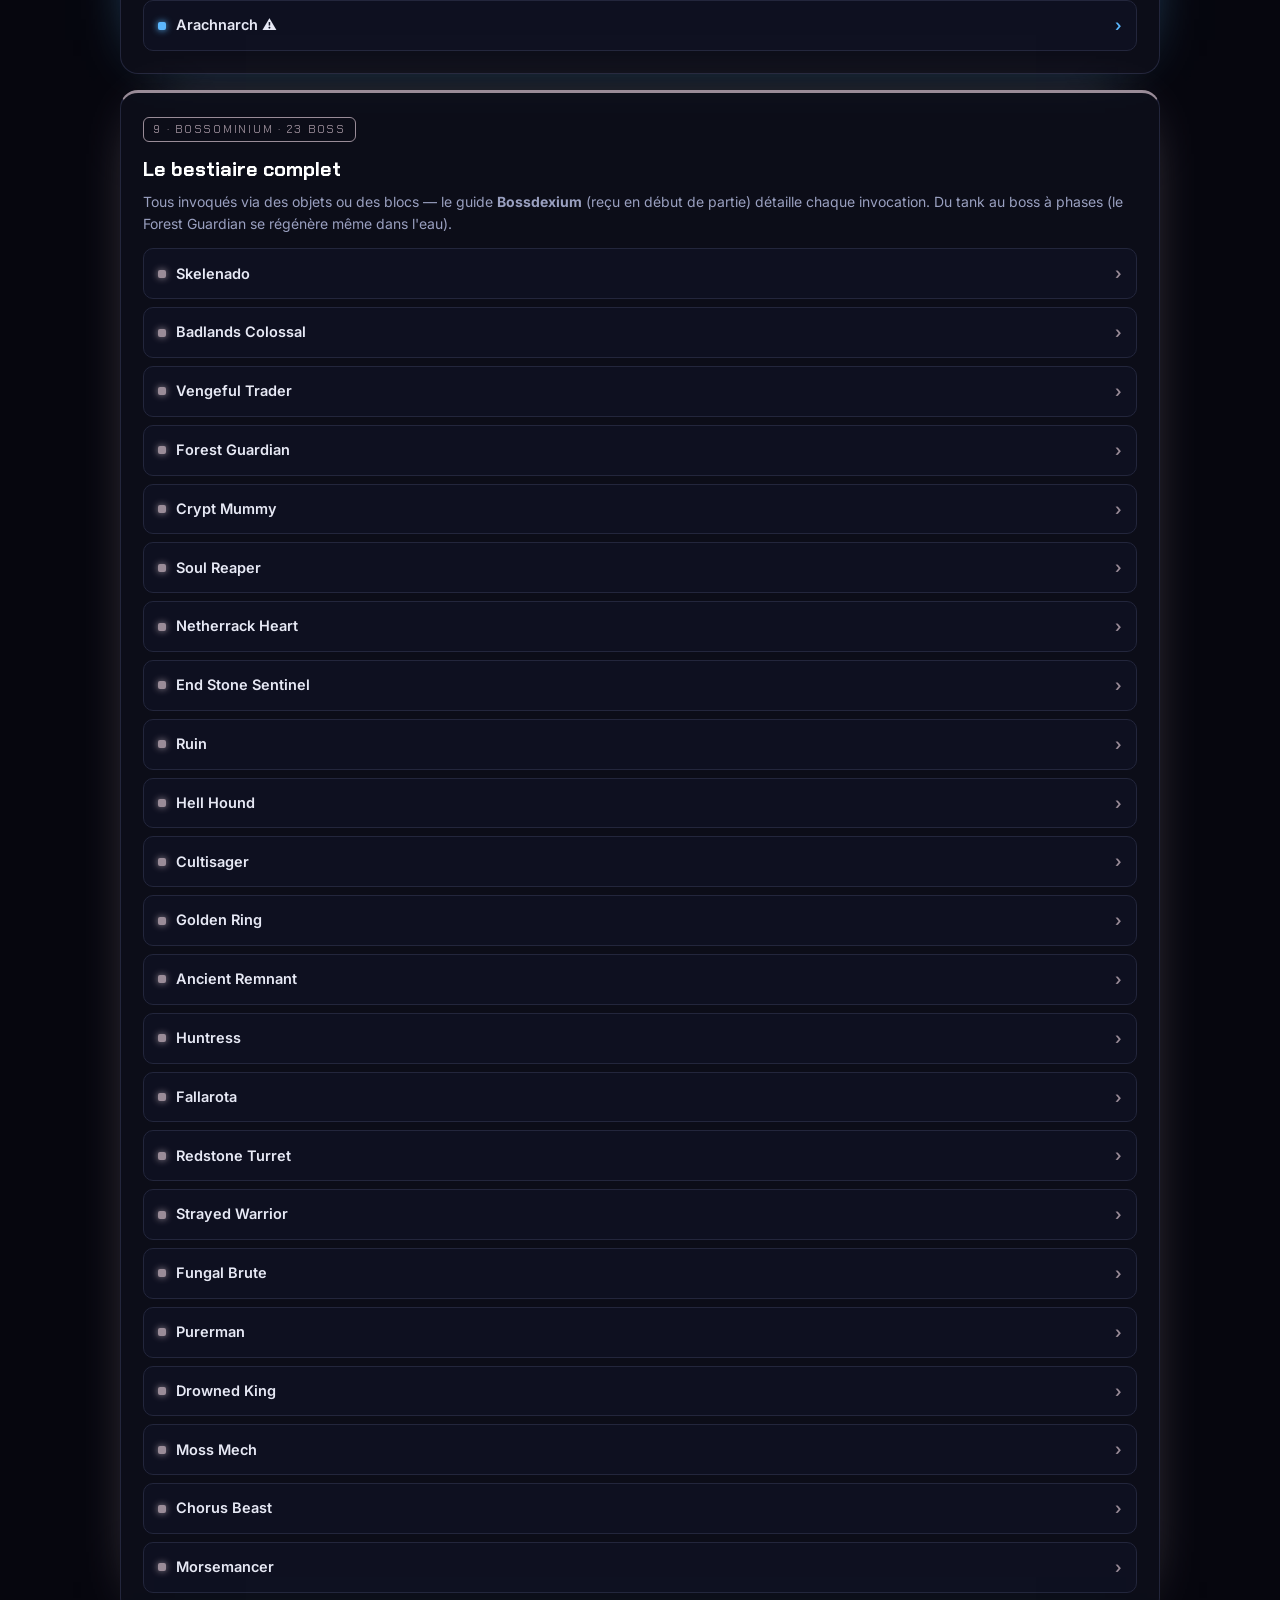
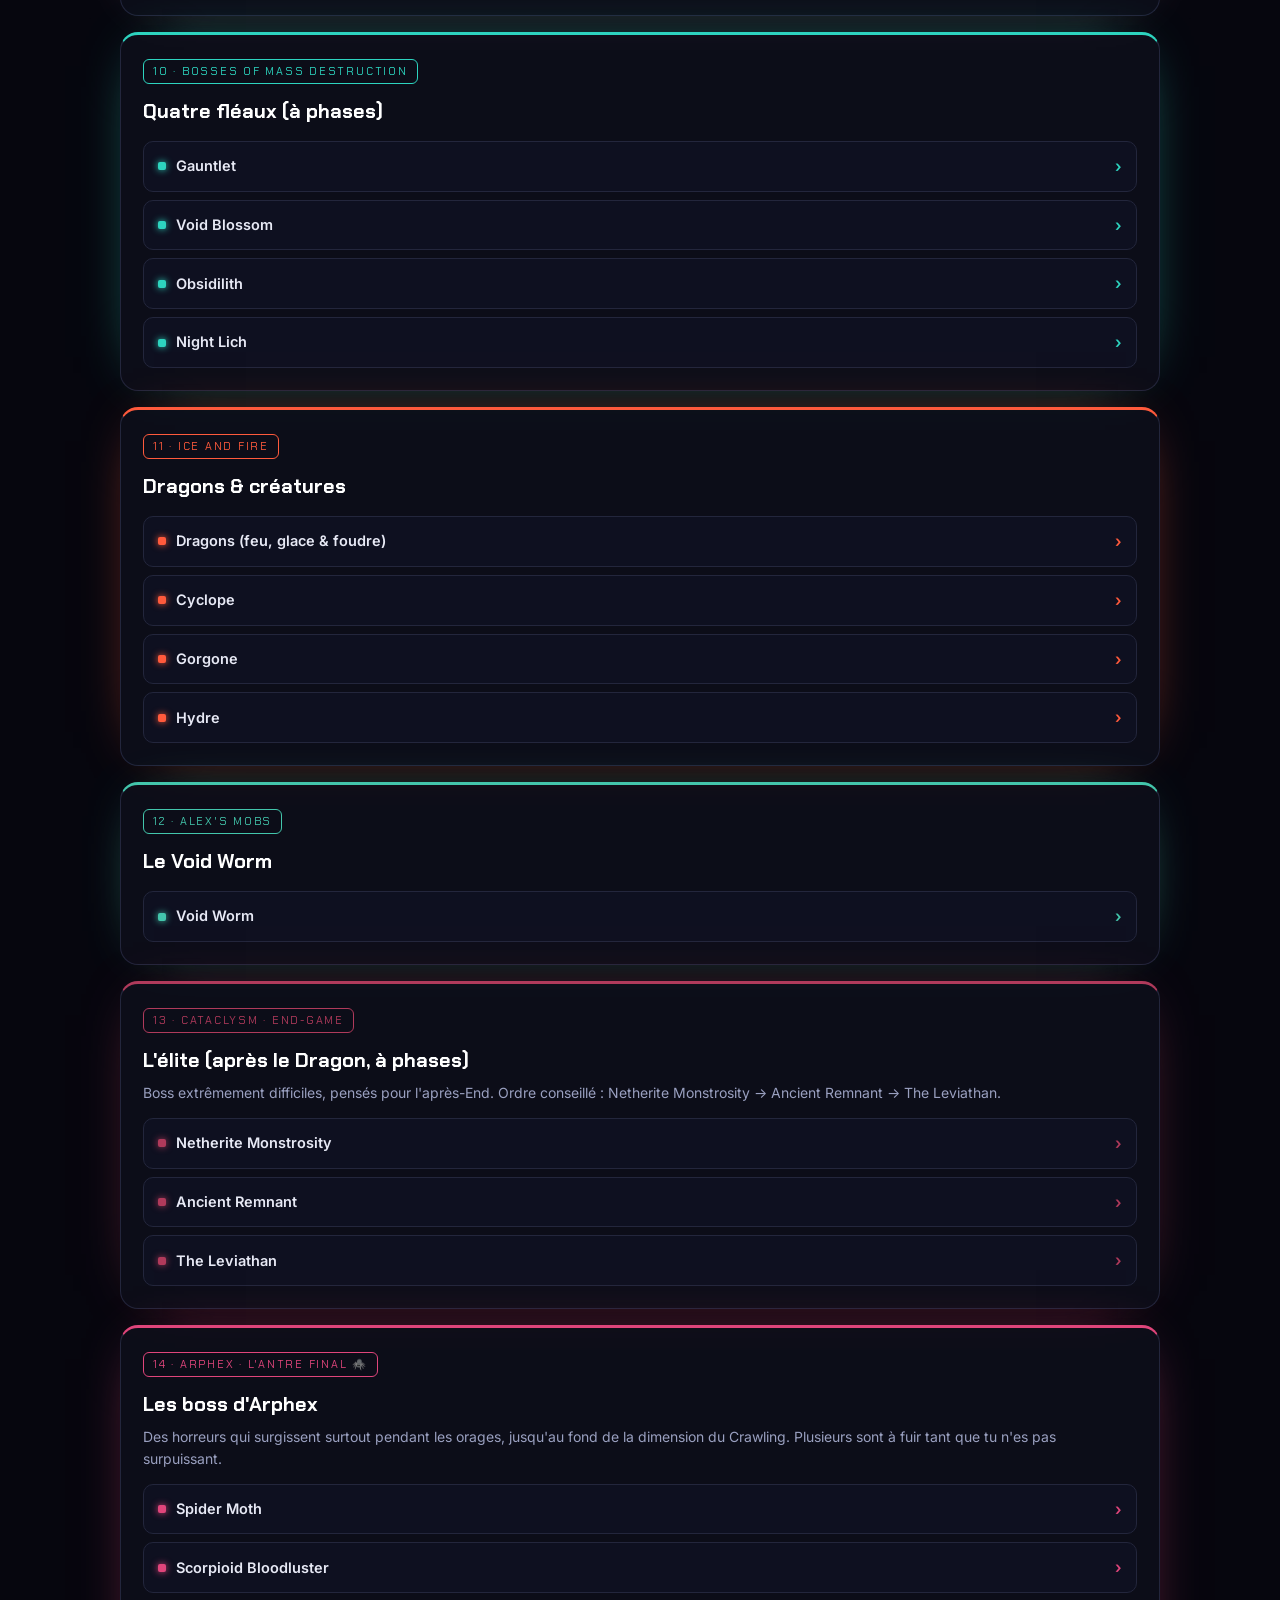
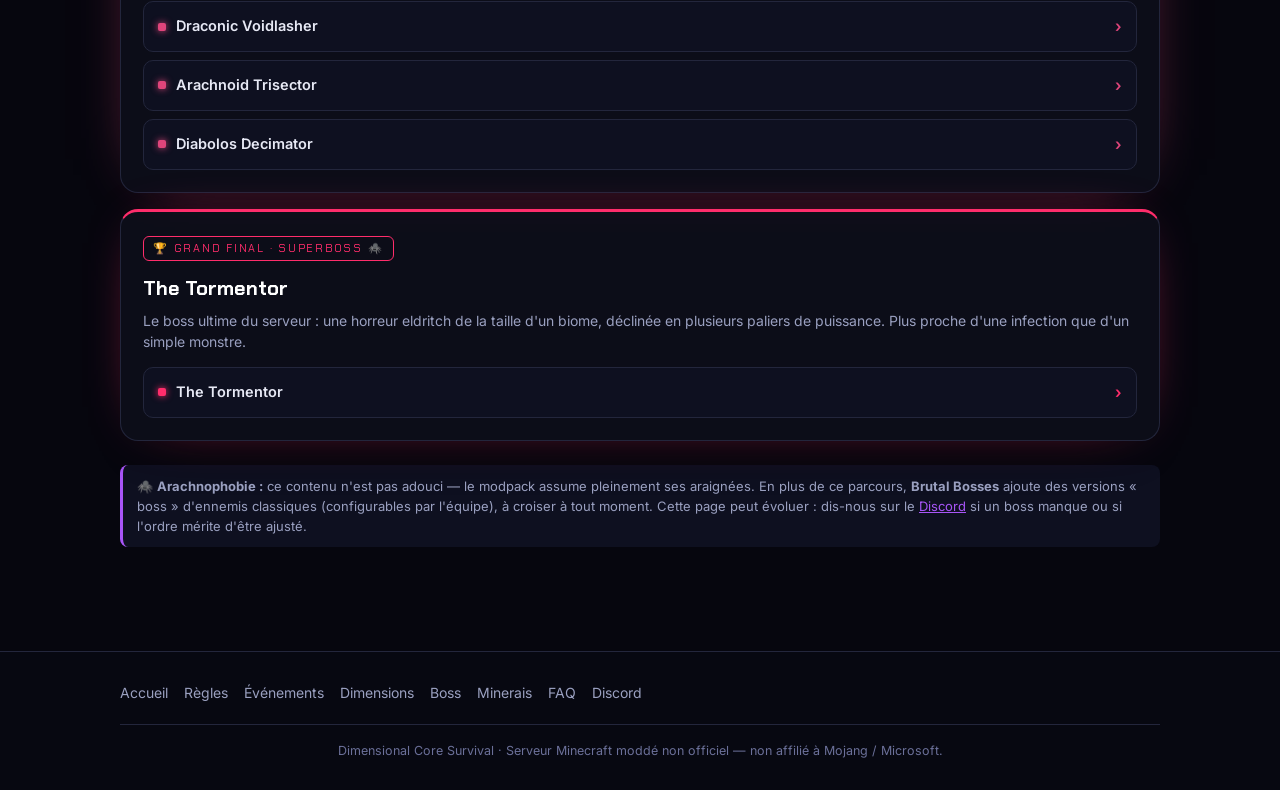
==== commit b9d8798c: "Add files via upload" ====
--- a/boss.html
+++ b/boss.html
@@ -53,21 +53,21 @@
         <details class="bd">
           <summary><span class="nm">Wither</span><span class="chev">›</span></summary>
           <div class="bd-body">
-            <div class="bd-photo"><img src="img/wither.png" alt="Wither" loading="lazy" onerror="this.parentNode.classList.add('empty');this.remove();"></div>
+            <div class="bd-photo"><img src="img/wither.png" data-base="img/wither" data-ei="0" alt="Wither" loading="lazy" onerror="var e=['png','jpg','jpeg','webp'],i=(+this.dataset.ei||0)+1;if(i<e.length){this.dataset.ei=i;this.src=this.dataset.base+'.'+e[i];}else{this.parentNode.classList.add('empty');this.remove();}"></div>
             <p class="bd-how">Invoqué avec 4 soul sand + 3 crânes de wither skeleton.</p>
           </div>
         </details>
         <details class="bd">
           <summary><span class="nm">Ender Dragon</span><span class="chev">›</span></summary>
           <div class="bd-body">
-            <div class="bd-photo"><img src="img/ender-dragon.png" alt="Ender Dragon" loading="lazy" onerror="this.parentNode.classList.add('empty');this.remove();"></div>
+            <div class="bd-photo"><img src="img/ender-dragon.png" data-base="img/ender-dragon" data-ei="0" alt="Ender Dragon" loading="lazy" onerror="var e=['png','jpg','jpeg','webp'],i=(+this.dataset.ei||0)+1;if(i<e.length){this.dataset.ei=i;this.src=this.dataset.base+'.'+e[i];}else{this.parentNode.classList.add('empty');this.remove();}"></div>
             <p class="bd-how">Dans l'End : ouvre le portail avec des Yeux de l'Ender. Étape clé avant l'end-game.</p>
           </div>
         </details>
         <details class="bd">
           <summary><span class="nm">Warden</span><span class="chev">›</span></summary>
           <div class="bd-body">
-            <div class="bd-photo"><img src="img/warden.png" alt="Warden" loading="lazy" onerror="this.parentNode.classList.add('empty');this.remove();"></div>
+            <div class="bd-photo"><img src="img/warden.png" data-base="img/warden" data-ei="0" alt="Warden" loading="lazy" onerror="var e=['png','jpg','jpeg','webp'],i=(+this.dataset.ei||0)+1;if(i<e.length){this.dataset.ei=i;this.src=this.dataset.base+'.'+e[i];}else{this.parentNode.classList.add('empty');this.remove();}"></div>
             <p class="bd-how">Émerge dans l'Ancient City (Deep Dark) si tu déclenches trop les sculk shriekers. Sa drop ouvre Deeper and Darker.</p>
           </div>
         </details>
@@ -82,28 +82,28 @@
         <details class="bd">
           <summary><span class="nm">Swampjaw</span><span class="chev">›</span></summary>
           <div class="bd-body">
-            <div class="bd-photo"><img src="img/swampjaw.png" alt="Swampjaw" loading="lazy" onerror="this.parentNode.classList.add('empty');this.remove();"></div>
+            <div class="bd-photo"><img src="img/swampjaw.png" data-base="img/swampjaw" data-ei="0" alt="Swampjaw" loading="lazy" onerror="var e=['png','jpg','jpeg','webp'],i=(+this.dataset.ei||0)+1;if(i<e.length){this.dataset.ei=i;this.src=this.dataset.base+'.'+e[i];}else{this.parentNode.classList.add('empty');this.remove();}"></div>
             <p class="bd-how">Le plus facile. Fabrique son objet d'invocation et utilise-le — pensé comme premier boss.</p>
           </div>
         </details>
         <details class="bd">
           <summary><span class="nm">Bellringer</span><span class="chev">›</span></summary>
           <div class="bd-body">
-            <div class="bd-photo"><img src="img/bellringer.png" alt="Bellringer" loading="lazy" onerror="this.parentNode.classList.add('empty');this.remove();"></div>
+            <div class="bd-photo"><img src="img/bellringer.png" data-base="img/bellringer" data-ei="0" alt="Bellringer" loading="lazy" onerror="var e=['png','jpg','jpeg','webp'],i=(+this.dataset.ei||0)+1;if(i<e.length){this.dataset.ei=i;this.src=this.dataset.base+'.'+e[i];}else{this.parentNode.classList.add('empty');this.remove();}"></div>
             <p class="bd-how">Fabrique et utilise son objet d'invocation. Objets utilitaires (traverser les murs).</p>
           </div>
         </details>
         <details class="bd">
           <summary><span class="nm">Dame Fortuna</span><span class="chev">›</span></summary>
           <div class="bd-body">
-            <div class="bd-photo"><img src="img/dame-fortuna.png" alt="Dame Fortuna" loading="lazy" onerror="this.parentNode.classList.add('empty');this.remove();"></div>
+            <div class="bd-photo"><img src="img/dame-fortuna.png" data-base="img/dame-fortuna" data-ei="0" alt="Dame Fortuna" loading="lazy" onerror="var e=['png','jpg','jpeg','webp'],i=(+this.dataset.ei||0)+1;if(i<e.length){this.dataset.ei=i;this.src=this.dataset.base+'.'+e[i];}else{this.parentNode.classList.add('empty');this.remove();}"></div>
             <p class="bd-how">Fabrique et utilise son objet d'invocation. Accessoires & armes sur le thème de la chance.</p>
           </div>
         </details>
         <details class="bd">
           <summary><span class="nm">Rosalyne</span><span class="chev">›</span></summary>
           <div class="bd-body">
-            <div class="bd-photo"><img src="img/rosalyne.png" alt="Rosalyne" loading="lazy" onerror="this.parentNode.classList.add('empty');this.remove();"></div>
+            <div class="bd-photo"><img src="img/rosalyne.png" data-base="img/rosalyne" data-ei="0" alt="Rosalyne" loading="lazy" onerror="var e=['png','jpg','jpeg','webp'],i=(+this.dataset.ei||0)+1;if(i<e.length){this.dataset.ei=i;this.src=this.dataset.base+'.'+e[i];}else{this.parentNode.classList.add('empty');this.remove();}"></div>
             <p class="bd-how">La plus dure du mod. Fabrique et utilise son objet d'invocation. Armes offensives et curios.</p>
           </div>
         </details>
@@ -117,21 +117,21 @@
         <details class="bd">
           <summary><span class="nm">Ferrous Wroughtnaut</span><span class="chev">›</span></summary>
           <div class="bd-body">
-            <div class="bd-photo"><img src="img/ferrous-wroughtnaut.png" alt="Ferrous Wroughtnaut" loading="lazy" onerror="this.parentNode.classList.add('empty');this.remove();"></div>
+            <div class="bd-photo"><img src="img/ferrous-wroughtnaut.png" data-base="img/ferrous-wroughtnaut" data-ei="0" alt="Ferrous Wroughtnaut" loading="lazy" onerror="var e=['png','jpg','jpeg','webp'],i=(+this.dataset.ei||0)+1;if(i<e.length){this.dataset.ei=i;this.src=this.dataset.base+'.'+e[i];}else{this.parentNode.classList.add('empty');this.remove();}"></div>
             <p class="bd-how">Dort dans sa chambre souterraine. Approche-toi ou frappe-le pour le réveiller.</p>
           </div>
         </details>
         <details class="bd">
           <summary><span class="nm">Frostmaw</span><span class="chev">›</span></summary>
           <div class="bd-body">
-            <div class="bd-photo"><img src="img/frostmaw.png" alt="Frostmaw" loading="lazy" onerror="this.parentNode.classList.add('empty');this.remove();"></div>
+            <div class="bd-photo"><img src="img/frostmaw.png" data-base="img/frostmaw" data-ei="0" alt="Frostmaw" loading="lazy" onerror="var e=['png','jpg','jpeg','webp'],i=(+this.dataset.ei||0)+1;if(i<e.length){this.dataset.ei=i;this.src=this.dataset.base+'.'+e[i];}else{this.parentNode.classList.add('empty');this.remove();}"></div>
             <p class="bd-how">Sommeille dans les biomes enneigés / montagnes. Provoque-le pour lancer le combat.</p>
           </div>
         </details>
         <details class="bd">
           <summary><span class="nm">Barako, the Sun Chief</span><span class="chev">›</span></summary>
           <div class="bd-body">
-            <div class="bd-photo"><img src="img/barako-the-sun-chief.png" alt="Barako, the Sun Chief" loading="lazy" onerror="this.parentNode.classList.add('empty');this.remove();"></div>
+            <div class="bd-photo"><img src="img/barako-the-sun-chief.png" data-base="img/barako-the-sun-chief" data-ei="0" alt="Barako, the Sun Chief" loading="lazy" onerror="var e=['png','jpg','jpeg','webp'],i=(+this.dataset.ei||0)+1;if(i<e.length){this.dataset.ei=i;this.src=this.dataset.base+'.'+e[i];}else{this.parentNode.classList.add('empty');this.remove();}"></div>
             <p class="bd-how">Trône dans les savanes. L'affronter en pénétrant son aire.</p>
           </div>
         </details>
@@ -145,7 +145,7 @@
         <details class="bd">
           <summary><span class="nm">Lord Pumpkinhead</span><span class="chev">›</span></summary>
           <div class="bd-body">
-            <div class="bd-photo"><img src="img/lord-pumpkinhead.png" alt="Lord Pumpkinhead" loading="lazy" onerror="this.parentNode.classList.add('empty');this.remove();"></div>
+            <div class="bd-photo"><img src="img/lord-pumpkinhead.png" data-base="img/lord-pumpkinhead" data-ei="0" alt="Lord Pumpkinhead" loading="lazy" onerror="var e=['png','jpg','jpeg','webp'],i=(+this.dataset.ei||0)+1;if(i<e.length){this.dataset.ei=i;this.src=this.dataset.base+'.'+e[i];}else{this.parentNode.classList.add('empty');this.remove();}"></div>
             <p class="bd-how">Le boss à tête de citrouille du mod. Rencontré dans le monde — surtout la nuit.</p>
           </div>
         </details>
@@ -159,14 +159,14 @@
         <details class="bd">
           <summary><span class="nm">Endersent</span><span class="chev">›</span></summary>
           <div class="bd-body">
-            <div class="bd-photo"><img src="img/endersent.png" alt="Endersent" loading="lazy" onerror="this.parentNode.classList.add('empty');this.remove();"></div>
+            <div class="bd-photo"><img src="img/endersent.png" data-base="img/endersent" data-ei="0" alt="Endersent" loading="lazy" onerror="var e=['png','jpg','jpeg','webp'],i=(+this.dataset.ei||0)+1;if(i<e.length){this.dataset.ei=i;this.src=this.dataset.base+'.'+e[i];}else{this.parentNode.classList.add('empty');this.remove();}"></div>
             <p class="bd-how">Variante surpuissante de l'Enderman : apparaît dans le monde, dégâts énormes, se téléporte.</p>
           </div>
         </details>
         <details class="bd">
           <summary><span class="nm">Redstone Golem</span><span class="chev">›</span></summary>
           <div class="bd-body">
-            <div class="bd-photo"><img src="img/redstone-golem.png" alt="Redstone Golem" loading="lazy" onerror="this.parentNode.classList.add('empty');this.remove();"></div>
+            <div class="bd-photo"><img src="img/redstone-golem.png" data-base="img/redstone-golem" data-ei="0" alt="Redstone Golem" loading="lazy" onerror="var e=['png','jpg','jpeg','webp'],i=(+this.dataset.ei||0)+1;if(i<e.length){this.dataset.ei=i;this.src=this.dataset.base+'.'+e[i];}else{this.parentNode.classList.add('empty');this.remove();}"></div>
             <p class="bd-how">Mini-boss aux mines explosives, sous terre.</p>
           </div>
         </details>
@@ -181,63 +181,63 @@
         <details class="bd">
           <summary><span class="nm">Naga</span><span class="chev">›</span></summary>
           <div class="bd-body">
-            <div class="bd-photo"><img src="img/naga.png" alt="Naga" loading="lazy" onerror="this.parentNode.classList.add('empty');this.remove();"></div>
+            <div class="bd-photo"><img src="img/naga.png" data-base="img/naga" data-ei="0" alt="Naga" loading="lazy" onerror="var e=['png','jpg','jpeg','webp'],i=(+this.dataset.ei||0)+1;if(i<e.length){this.dataset.ei=i;this.src=this.dataset.base+'.'+e[i];}else{this.parentNode.classList.add('empty');this.remove();}"></div>
             <p class="bd-how">Dans la Naga Courtyard.</p>
           </div>
         </details>
         <details class="bd">
           <summary><span class="nm">Lich</span><span class="chev">›</span></summary>
           <div class="bd-body">
-            <div class="bd-photo"><img src="img/lich.png" alt="Lich" loading="lazy" onerror="this.parentNode.classList.add('empty');this.remove();"></div>
+            <div class="bd-photo"><img src="img/lich.png" data-base="img/lich" data-ei="0" alt="Lich" loading="lazy" onerror="var e=['png','jpg','jpeg','webp'],i=(+this.dataset.ei||0)+1;if(i<e.length){this.dataset.ei=i;this.src=this.dataset.base+'.'+e[i];}else{this.parentNode.classList.add('empty');this.remove();}"></div>
             <p class="bd-how">Dans la Lich Tower (accessible après la Naga).</p>
           </div>
         </details>
         <details class="bd">
           <summary><span class="nm">Minoshroom</span><span class="chev">›</span></summary>
           <div class="bd-body">
-            <div class="bd-photo"><img src="img/minoshroom.png" alt="Minoshroom" loading="lazy" onerror="this.parentNode.classList.add('empty');this.remove();"></div>
+            <div class="bd-photo"><img src="img/minoshroom.png" data-base="img/minoshroom" data-ei="0" alt="Minoshroom" loading="lazy" onerror="var e=['png','jpg','jpeg','webp'],i=(+this.dataset.ei||0)+1;if(i<e.length){this.dataset.ei=i;this.src=this.dataset.base+'.'+e[i];}else{this.parentNode.classList.add('empty');this.remove();}"></div>
             <p class="bd-how">Au cœur d'un Labyrinth, sous le Twilight Swamp.</p>
           </div>
         </details>
         <details class="bd">
           <summary><span class="nm">Hydra</span><span class="chev">›</span></summary>
           <div class="bd-body">
-            <div class="bd-photo"><img src="img/hydra.png" alt="Hydra" loading="lazy" onerror="this.parentNode.classList.add('empty');this.remove();"></div>
+            <div class="bd-photo"><img src="img/hydra.png" data-base="img/hydra" data-ei="0" alt="Hydra" loading="lazy" onerror="var e=['png','jpg','jpeg','webp'],i=(+this.dataset.ei||0)+1;if(i<e.length){this.dataset.ei=i;this.src=this.dataset.base+'.'+e[i];}else{this.parentNode.classList.add('empty');this.remove();}"></div>
             <p class="bd-how">Dans la Hydra Lair, au milieu d'un Fire Swamp.</p>
           </div>
         </details>
         <details class="bd">
           <summary><span class="nm">Knight Phantoms</span><span class="chev">›</span></summary>
           <div class="bd-body">
-            <div class="bd-photo"><img src="img/knight-phantoms.png" alt="Knight Phantoms" loading="lazy" onerror="this.parentNode.classList.add('empty');this.remove();"></div>
+            <div class="bd-photo"><img src="img/knight-phantoms.png" data-base="img/knight-phantoms" data-ei="0" alt="Knight Phantoms" loading="lazy" onerror="var e=['png','jpg','jpeg','webp'],i=(+this.dataset.ei||0)+1;if(i<e.length){this.dataset.ei=i;this.src=this.dataset.base+'.'+e[i];}else{this.parentNode.classList.add('empty');this.remove();}"></div>
             <p class="bd-how">Dans le Goblin Knight Stronghold, sous une Dark Forest.</p>
           </div>
         </details>
         <details class="bd">
           <summary><span class="nm">Ur-Ghast</span><span class="chev">›</span></summary>
           <div class="bd-body">
-            <div class="bd-photo"><img src="img/ur-ghast.png" alt="Ur-Ghast" loading="lazy" onerror="this.parentNode.classList.add('empty');this.remove();"></div>
+            <div class="bd-photo"><img src="img/ur-ghast.png" data-base="img/ur-ghast" data-ei="0" alt="Ur-Ghast" loading="lazy" onerror="var e=['png','jpg','jpeg','webp'],i=(+this.dataset.ei||0)+1;if(i<e.length){this.dataset.ei=i;this.src=this.dataset.base+'.'+e[i];}else{this.parentNode.classList.add('empty');this.remove();}"></div>
             <p class="bd-how">Au sommet d'une Dark Tower.</p>
           </div>
         </details>
         <details class="bd">
           <summary><span class="nm">Alpha Yeti</span><span class="chev">›</span></summary>
           <div class="bd-body">
-            <div class="bd-photo"><img src="img/alpha-yeti.png" alt="Alpha Yeti" loading="lazy" onerror="this.parentNode.classList.add('empty');this.remove();"></div>
+            <div class="bd-photo"><img src="img/alpha-yeti.png" data-base="img/alpha-yeti" data-ei="0" alt="Alpha Yeti" loading="lazy" onerror="var e=['png','jpg','jpeg','webp'],i=(+this.dataset.ei||0)+1;if(i<e.length){this.dataset.ei=i;this.src=this.dataset.base+'.'+e[i];}else{this.parentNode.classList.add('empty');this.remove();}"></div>
             <p class="bd-how">Dans la Yeti Lair des Snowy Forests.</p>
           </div>
         </details>
         <details class="bd">
           <summary><span class="nm">Snow Queen</span><span class="chev">›</span></summary>
           <div class="bd-body">
-            <div class="bd-photo"><img src="img/snow-queen.png" alt="Snow Queen" loading="lazy" onerror="this.parentNode.classList.add('empty');this.remove();"></div>
+            <div class="bd-photo"><img src="img/snow-queen.png" data-base="img/snow-queen" data-ei="0" alt="Snow Queen" loading="lazy" onerror="var e=['png','jpg','jpeg','webp'],i=(+this.dataset.ei||0)+1;if(i<e.length){this.dataset.ei=i;this.src=this.dataset.base+'.'+e[i];}else{this.parentNode.classList.add('empty');this.remove();}"></div>
             <p class="bd-how">Dans l'Aurora Palace, sur le Glacier.</p>
           </div>
         </details>
         <details class="bd">
           <summary><span class="nm">Castle Keeper 👑</span><span class="chev">›</span></summary>
           <div class="bd-body">
-            <div class="bd-photo"><img src="img/castle-keeper.png" alt="Castle Keeper 👑" loading="lazy" onerror="this.parentNode.classList.add('empty');this.remove();"></div>
+            <div class="bd-photo"><img src="img/castle-keeper.png" data-base="img/castle-keeper" data-ei="0" alt="Castle Keeper 👑" loading="lazy" onerror="var e=['png','jpg','jpeg','webp'],i=(+this.dataset.ei||0)+1;if(i<e.length){this.dataset.ei=i;this.src=this.dataset.base+'.'+e[i];}else{this.parentNode.classList.add('empty');this.remove();}"></div>
             <p class="bd-how">Le vrai boss final, dans le Final Castle (au bout des Thornlands). Apparaît grâce à Twilight Tweaks.</p>
           </div>
         </details>
@@ -251,21 +251,21 @@
         <details class="bd">
           <summary><span class="nm">Slider</span><span class="chev">›</span></summary>
           <div class="bd-body">
-            <div class="bd-photo"><img src="img/slider.png" alt="Slider" loading="lazy" onerror="this.parentNode.classList.add('empty');this.remove();"></div>
+            <div class="bd-photo"><img src="img/slider.png" data-base="img/slider" data-ei="0" alt="Slider" loading="lazy" onerror="var e=['png','jpg','jpeg','webp'],i=(+this.dataset.ei||0)+1;if(i<e.length){this.dataset.ei=i;this.src=this.dataset.base+'.'+e[i];}else{this.parentNode.classList.add('empty');this.remove();}"></div>
             <p class="bd-how">Dans le Bronze Dungeon, sous les îles.</p>
           </div>
         </details>
         <details class="bd">
           <summary><span class="nm">Valkyrie Queen</span><span class="chev">›</span></summary>
           <div class="bd-body">
-            <div class="bd-photo"><img src="img/valkyrie-queen.png" alt="Valkyrie Queen" loading="lazy" onerror="this.parentNode.classList.add('empty');this.remove();"></div>
+            <div class="bd-photo"><img src="img/valkyrie-queen.png" data-base="img/valkyrie-queen" data-ei="0" alt="Valkyrie Queen" loading="lazy" onerror="var e=['png','jpg','jpeg','webp'],i=(+this.dataset.ei||0)+1;if(i<e.length){this.dataset.ei=i;this.src=this.dataset.base+'.'+e[i];}else{this.parentNode.classList.add('empty');this.remove();}"></div>
             <p class="bd-how">Dans le Silver Dungeon flottant (bats d'abord les valkyries).</p>
           </div>
         </details>
         <details class="bd">
           <summary><span class="nm">Sun Spirit</span><span class="chev">›</span></summary>
           <div class="bd-body">
-            <div class="bd-photo"><img src="img/sun-spirit.png" alt="Sun Spirit" loading="lazy" onerror="this.parentNode.classList.add('empty');this.remove();"></div>
+            <div class="bd-photo"><img src="img/sun-spirit.png" data-base="img/sun-spirit" data-ei="0" alt="Sun Spirit" loading="lazy" onerror="var e=['png','jpg','jpeg','webp'],i=(+this.dataset.ei||0)+1;if(i<e.length){this.dataset.ei=i;this.src=this.dataset.base+'.'+e[i];}else{this.parentNode.classList.add('empty');this.remove();}"></div>
             <p class="bd-how">Dans le Gold Dungeon — met fin à l'éternel jour de l'Aether.</p>
           </div>
         </details>
@@ -279,28 +279,28 @@
         <details class="bd">
           <summary><span class="nm">Summoner</span><span class="chev">›</span></summary>
           <div class="bd-body">
-            <div class="bd-photo"><img src="img/summoner.png" alt="Summoner" loading="lazy" onerror="this.parentNode.classList.add('empty');this.remove();"></div>
+            <div class="bd-photo"><img src="img/summoner.png" data-base="img/summoner" data-ei="0" alt="Summoner" loading="lazy" onerror="var e=['png','jpg','jpeg','webp'],i=(+this.dataset.ei||0)+1;if(i<e.length){this.dataset.ei=i;this.src=this.dataset.base+'.'+e[i];}else{this.parentNode.classList.add('empty');this.remove();}"></div>
             <p class="bd-how">Everbright — dans le Blinding Dungeon.</p>
           </div>
         </details>
         <details class="bd">
           <summary><span class="nm">Starlit Crusher</span><span class="chev">›</span></summary>
           <div class="bd-body">
-            <div class="bd-photo"><img src="img/starlit-crusher.png" alt="Starlit Crusher" loading="lazy" onerror="this.parentNode.classList.add('empty');this.remove();"></div>
+            <div class="bd-photo"><img src="img/starlit-crusher.png" data-base="img/starlit-crusher" data-ei="0" alt="Starlit Crusher" loading="lazy" onerror="var e=['png','jpg','jpeg','webp'],i=(+this.dataset.ei||0)+1;if(i<e.length){this.dataset.ei=i;this.src=this.dataset.base+'.'+e[i];}else{this.parentNode.classList.add('empty');this.remove();}"></div>
             <p class="bd-how">Everbright — dans le Nature Dungeon.</p>
           </div>
         </details>
         <details class="bd">
           <summary><span class="nm">Alchemist</span><span class="chev">›</span></summary>
           <div class="bd-body">
-            <div class="bd-photo"><img src="img/alchemist.png" alt="Alchemist" loading="lazy" onerror="this.parentNode.classList.add('empty');this.remove();"></div>
+            <div class="bd-photo"><img src="img/alchemist.png" data-base="img/alchemist" data-ei="0" alt="Alchemist" loading="lazy" onerror="var e=['png','jpg','jpeg','webp'],i=(+this.dataset.ei||0)+1;if(i<e.length){this.dataset.ei=i;this.src=this.dataset.base+'.'+e[i];}else{this.parentNode.classList.add('empty');this.remove();}"></div>
             <p class="bd-how">Everdawn — dans le Blinding Dungeon.</p>
           </div>
         </details>
         <details class="bd">
           <summary><span class="nm">Arachnarch ⚠️</span><span class="chev">›</span></summary>
           <div class="bd-body">
-            <div class="bd-photo"><img src="img/arachnarch.png" alt="Arachnarch ⚠️" loading="lazy" onerror="this.parentNode.classList.add('empty');this.remove();"></div>
+            <div class="bd-photo"><img src="img/arachnarch.png" data-base="img/arachnarch" data-ei="0" alt="Arachnarch ⚠️" loading="lazy" onerror="var e=['png','jpg','jpeg','webp'],i=(+this.dataset.ei||0)+1;if(i<e.length){this.dataset.ei=i;this.src=this.dataset.base+'.'+e[i];}else{this.parentNode.classList.add('empty');this.remove();}"></div>
             <p class="bd-how">Everdawn — dans le Poison Dungeon (araignée géante).</p>
           </div>
         </details>
@@ -315,161 +315,161 @@
         <details class="bd">
           <summary><span class="nm">Skelenado</span><span class="chev">›</span></summary>
           <div class="bd-body">
-            <div class="bd-photo"><img src="img/skelenado.png" alt="Skelenado" loading="lazy" onerror="this.parentNode.classList.add('empty');this.remove();"></div>
+            <div class="bd-photo"><img src="img/skelenado.png" data-base="img/skelenado" data-ei="0" alt="Skelenado" loading="lazy" onerror="var e=['png','jpg','jpeg','webp'],i=(+this.dataset.ei||0)+1;if(i<e.length){this.dataset.ei=i;this.src=this.dataset.base+'.'+e[i];}else{this.parentNode.classList.add('empty');this.remove();}"></div>
             <p class="bd-how">Fabrique un Skelenomicon (bloc) et fais marcher un Squelette dessus.</p>
           </div>
         </details>
         <details class="bd">
           <summary><span class="nm">Badlands Colossal</span><span class="chev">›</span></summary>
           <div class="bd-body">
-            <div class="bd-photo"><img src="img/badlands-colossal.png" alt="Badlands Colossal" loading="lazy" onerror="this.parentNode.classList.add('empty');this.remove();"></div>
+            <div class="bd-photo"><img src="img/badlands-colossal.png" data-base="img/badlands-colossal" data-ei="0" alt="Badlands Colossal" loading="lazy" onerror="var e=['png','jpg','jpeg','webp'],i=(+this.dataset.ei||0)+1;if(i<e.length){this.dataset.ei=i;this.src=this.dataset.base+'.'+e[i];}else{this.parentNode.classList.add('empty');this.remove();}"></div>
             <p class="bd-how">Fabrique un Badlands Core, pose-le en biome Badlands, clic droit avec une pomme dorée.</p>
           </div>
         </details>
         <details class="bd">
           <summary><span class="nm">Vengeful Trader</span><span class="chev">›</span></summary>
           <div class="bd-body">
-            <div class="bd-photo"><img src="img/vengeful-trader.png" alt="Vengeful Trader" loading="lazy" onerror="this.parentNode.classList.add('empty');this.remove();"></div>
+            <div class="bd-photo"><img src="img/vengeful-trader.png" data-base="img/vengeful-trader" data-ei="0" alt="Vengeful Trader" loading="lazy" onerror="var e=['png','jpg','jpeg','webp'],i=(+this.dataset.ei||0)+1;if(i<e.length){this.dataset.ei=i;this.src=this.dataset.base+'.'+e[i];}else{this.parentNode.classList.add('empty');this.remove();}"></div>
             <p class="bd-how">Assemble 4 blocs d'émeraude + 1 soul sand + 1 torche d'âme.</p>
           </div>
         </details>
         <details class="bd">
           <summary><span class="nm">Forest Guardian</span><span class="chev">›</span></summary>
           <div class="bd-body">
-            <div class="bd-photo"><img src="img/forest-guardian.png" alt="Forest Guardian" loading="lazy" onerror="this.parentNode.classList.add('empty');this.remove();"></div>
+            <div class="bd-photo"><img src="img/forest-guardian.png" data-base="img/forest-guardian" data-ei="0" alt="Forest Guardian" loading="lazy" onerror="var e=['png','jpg','jpeg','webp'],i=(+this.dataset.ei||0)+1;if(i<e.length){this.dataset.ei=i;this.src=this.dataset.base+'.'+e[i];}else{this.parentNode.classList.add('empty');this.remove();}"></div>
             <p class="bd-how">Fabrique un Guardian Sapling, clic droit dessus avec du Charcoal Bonemeal. ⚠️ Se régénère près de l'eau.</p>
           </div>
         </details>
         <details class="bd">
           <summary><span class="nm">Crypt Mummy</span><span class="chev">›</span></summary>
           <div class="bd-body">
-            <div class="bd-photo"><img src="img/crypt-mummy.png" alt="Crypt Mummy" loading="lazy" onerror="this.parentNode.classList.add('empty');this.remove();"></div>
+            <div class="bd-photo"><img src="img/crypt-mummy.png" data-base="img/crypt-mummy" data-ei="0" alt="Crypt Mummy" loading="lazy" onerror="var e=['png','jpg','jpeg','webp'],i=(+this.dataset.ei||0)+1;if(i<e.length){this.dataset.ei=i;this.src=this.dataset.base+'.'+e[i];}else{this.parentNode.classList.add('empty');this.remove();}"></div>
             <p class="bd-how">Achète un Mysterious Sarcophagus à un Clerc (Journeyman, 17 émeraudes), puis casse-le.</p>
           </div>
         </details>
         <details class="bd">
           <summary><span class="nm">Soul Reaper</span><span class="chev">›</span></summary>
           <div class="bd-body">
-            <div class="bd-photo"><img src="img/soul-reaper.png" alt="Soul Reaper" loading="lazy" onerror="this.parentNode.classList.add('empty');this.remove();"></div>
+            <div class="bd-photo"><img src="img/soul-reaper.png" data-base="img/soul-reaper" data-ei="0" alt="Soul Reaper" loading="lazy" onerror="var e=['png','jpg','jpeg','webp'],i=(+this.dataset.ei||0)+1;if(i<e.length){this.dataset.ei=i;this.src=this.dataset.base+'.'+e[i];}else{this.parentNode.classList.add('empty');this.remove();}"></div>
             <p class="bd-how">Fabrique une Soul Charge, maintiens le clic droit puis relâche.</p>
           </div>
         </details>
         <details class="bd">
           <summary><span class="nm">Netherrack Heart</span><span class="chev">›</span></summary>
           <div class="bd-body">
-            <div class="bd-photo"><img src="img/netherrack-heart.png" alt="Netherrack Heart" loading="lazy" onerror="this.parentNode.classList.add('empty');this.remove();"></div>
+            <div class="bd-photo"><img src="img/netherrack-heart.png" data-base="img/netherrack-heart" data-ei="0" alt="Netherrack Heart" loading="lazy" onerror="var e=['png','jpg','jpeg','webp'],i=(+this.dataset.ei||0)+1;if(i<e.length){this.dataset.ei=i;this.src=this.dataset.base+'.'+e[i];}else{this.parentNode.classList.add('empty');this.remove();}"></div>
             <p class="bd-how">Dans le Nether : fabrique du Blood Powder, shift + clic droit sur un villageois (présent dans le Nether).</p>
           </div>
         </details>
         <details class="bd">
           <summary><span class="nm">End Stone Sentinel</span><span class="chev">›</span></summary>
           <div class="bd-body">
-            <div class="bd-photo"><img src="img/end-stone-sentinel.png" alt="End Stone Sentinel" loading="lazy" onerror="this.parentNode.classList.add('empty');this.remove();"></div>
+            <div class="bd-photo"><img src="img/end-stone-sentinel.png" data-base="img/end-stone-sentinel" data-ei="0" alt="End Stone Sentinel" loading="lazy" onerror="var e=['png','jpg','jpeg','webp'],i=(+this.dataset.ei||0)+1;if(i<e.length){this.dataset.ei=i;this.src=this.dataset.base+'.'+e[i];}else{this.parentNode.classList.add('empty');this.remove();}"></div>
             <p class="bd-how">Après l'Ender Dragon : Dragon Essence → Gem of Ender + End Mantle, puis clic droit du Gem sur le Mantle.</p>
           </div>
         </details>
         <details class="bd">
           <summary><span class="nm">Ruin</span><span class="chev">›</span></summary>
           <div class="bd-body">
-            <div class="bd-photo"><img src="img/ruin.png" alt="Ruin" loading="lazy" onerror="this.parentNode.classList.add('empty');this.remove();"></div>
+            <div class="bd-photo"><img src="img/ruin.png" data-base="img/ruin" data-ei="0" alt="Ruin" loading="lazy" onerror="var e=['png','jpg','jpeg','webp'],i=(+this.dataset.ei||0)+1;if(i<e.length){this.dataset.ei=i;this.src=this.dataset.base+'.'+e[i];}else{this.parentNode.classList.add('empty');this.remove();}"></div>
             <p class="bd-how">Fabrique un Runic Heart, pose-le sous la pluie, clic droit avec une Runic Key. Gagne une nouvelle capacité à basse vie (phase).</p>
           </div>
         </details>
         <details class="bd">
           <summary><span class="nm">Hell Hound</span><span class="chev">›</span></summary>
           <div class="bd-body">
-            <div class="bd-photo"><img src="img/hell-hound.png" alt="Hell Hound" loading="lazy" onerror="this.parentNode.classList.add('empty');this.remove();"></div>
+            <div class="bd-photo"><img src="img/hell-hound.png" data-base="img/hell-hound" data-ei="0" alt="Hell Hound" loading="lazy" onerror="var e=['png','jpg','jpeg','webp'],i=(+this.dataset.ei||0)+1;if(i<e.length){this.dataset.ei=i;this.src=this.dataset.base+'.'+e[i];}else{this.parentNode.classList.add('empty');this.remove();}"></div>
             <p class="bd-how">Sur un loup : applique le Nether Talisman (Hell's Blessing) puis nourris-le de Charred Steak.</p>
           </div>
         </details>
         <details class="bd">
           <summary><span class="nm">Cultisager</span><span class="chev">›</span></summary>
           <div class="bd-body">
-            <div class="bd-photo"><img src="img/cultisager.png" alt="Cultisager" loading="lazy" onerror="this.parentNode.classList.add('empty');this.remove();"></div>
+            <div class="bd-photo"><img src="img/cultisager.png" data-base="img/cultisager" data-ei="0" alt="Cultisager" loading="lazy" onerror="var e=['png','jpg','jpeg','webp'],i=(+this.dataset.ei||0)+1;if(i<e.length){this.dataset.ei=i;this.src=this.dataset.base+'.'+e[i];}else{this.parentNode.classList.add('empty');this.remove();}"></div>
             <p class="bd-how">Tue des vexes pour des Vex Wings, fabrique The Crorintion, clic droit au sol.</p>
           </div>
         </details>
         <details class="bd">
           <summary><span class="nm">Golden Ring</span><span class="chev">›</span></summary>
           <div class="bd-body">
-            <div class="bd-photo"><img src="img/golden-ring.png" alt="Golden Ring" loading="lazy" onerror="this.parentNode.classList.add('empty');this.remove();"></div>
+            <div class="bd-photo"><img src="img/golden-ring.png" data-base="img/golden-ring" data-ei="0" alt="Golden Ring" loading="lazy" onerror="var e=['png','jpg','jpeg','webp'],i=(+this.dataset.ei||0)+1;if(i<e.length){this.dataset.ei=i;this.src=this.dataset.base+'.'+e[i];}else{this.parentNode.classList.add('empty');this.remove();}"></div>
             <p class="bd-how">Ring of Judgement (depuis un Enchanted Golden Apple Core) dans l'inventaire, tue un mob, attends 2 min.</p>
           </div>
         </details>
         <details class="bd">
           <summary><span class="nm">Ancient Remnant</span><span class="chev">›</span></summary>
           <div class="bd-body">
-            <div class="bd-photo"><img src="img/ancient-remnant.png" alt="Ancient Remnant" loading="lazy" onerror="this.parentNode.classList.add('empty');this.remove();"></div>
+            <div class="bd-photo"><img src="img/ancient-remnant.png" data-base="img/ancient-remnant" data-ei="0" alt="Ancient Remnant" loading="lazy" onerror="var e=['png','jpg','jpeg','webp'],i=(+this.dataset.ei||0)+1;if(i<e.length){this.dataset.ei=i;this.src=this.dataset.base+'.'+e[i];}else{this.parentNode.classList.add('empty');this.remove();}"></div>
             <p class="bd-how">Ancient Core (bloc d'or + 4 ancient debris + 4 Gilded Redstone Blocks), pose-le dans le Nether, active à la redstone (explosion : recule !).</p>
           </div>
         </details>
         <details class="bd">
           <summary><span class="nm">Huntress</span><span class="chev">›</span></summary>
           <div class="bd-body">
-            <div class="bd-photo"><img src="img/huntress.png" alt="Huntress" loading="lazy" onerror="this.parentNode.classList.add('empty');this.remove();"></div>
+            <div class="bd-photo"><img src="img/huntress.png" data-base="img/huntress" data-ei="0" alt="Huntress" loading="lazy" onerror="var e=['png','jpg','jpeg','webp'],i=(+this.dataset.ei||0)+1;if(i<e.length){this.dataset.ei=i;this.src=this.dataset.base+'.'+e[i];}else{this.parentNode.classList.add('empty');this.remove();}"></div>
             <p class="bd-how">Fabrique une Trinity Apple (avec des Hearts of the Forest) et consomme-la.</p>
           </div>
         </details>
         <details class="bd">
           <summary><span class="nm">Fallarota</span><span class="chev">›</span></summary>
           <div class="bd-body">
-            <div class="bd-photo"><img src="img/fallarota.png" alt="Fallarota" loading="lazy" onerror="this.parentNode.classList.add('empty');this.remove();"></div>
+            <div class="bd-photo"><img src="img/fallarota.png" data-base="img/fallarota" data-ei="0" alt="Fallarota" loading="lazy" onerror="var e=['png','jpg','jpeg','webp'],i=(+this.dataset.ei||0)+1;if(i<e.length){this.dataset.ei=i;this.src=this.dataset.base+'.'+e[i];}else{this.parentNode.classList.add('empty');this.remove();}"></div>
             <p class="bd-how">Corrupted Core → saute dans le vide → Archived Eye → clic droit sur de l'obsidienne pleureuse.</p>
           </div>
         </details>
         <details class="bd">
           <summary><span class="nm">Redstone Turret</span><span class="chev">›</span></summary>
           <div class="bd-body">
-            <div class="bd-photo"><img src="img/redstone-turret.png" alt="Redstone Turret" loading="lazy" onerror="this.parentNode.classList.add('empty');this.remove();"></div>
+            <div class="bd-photo"><img src="img/redstone-turret.png" data-base="img/redstone-turret" data-ei="0" alt="Redstone Turret" loading="lazy" onerror="var e=['png','jpg','jpeg','webp'],i=(+this.dataset.ei||0)+1;if(i<e.length){this.dataset.ei=i;this.src=this.dataset.base+'.'+e[i];}else{this.parentNode.classList.add('empty');this.remove();}"></div>
             <p class="bd-how">Active un Metallic Redstone Block à la redstone, puis clic droit dessus avec un Redstone Chip.</p>
           </div>
         </details>
         <details class="bd">
           <summary><span class="nm">Strayed Warrior</span><span class="chev">›</span></summary>
           <div class="bd-body">
-            <div class="bd-photo"><img src="img/strayed-warrior.png" alt="Strayed Warrior" loading="lazy" onerror="this.parentNode.classList.add('empty');this.remove();"></div>
+            <div class="bd-photo"><img src="img/strayed-warrior.png" data-base="img/strayed-warrior" data-ei="0" alt="Strayed Warrior" loading="lazy" onerror="var e=['png','jpg','jpeg','webp'],i=(+this.dataset.ei||0)+1;if(i<e.length){this.dataset.ei=i;this.src=this.dataset.base+'.'+e[i];}else{this.parentNode.classList.add('empty');this.remove();}"></div>
             <p class="bd-how">Ancient Hilt → clic droit sur soul sand = Strayed Sword → clic droit sur un crâne de squelette.</p>
           </div>
         </details>
         <details class="bd">
           <summary><span class="nm">Fungal Brute</span><span class="chev">›</span></summary>
           <div class="bd-body">
-            <div class="bd-photo"><img src="img/fungal-brute.png" alt="Fungal Brute" loading="lazy" onerror="this.parentNode.classList.add('empty');this.remove();"></div>
+            <div class="bd-photo"><img src="img/fungal-brute.png" data-base="img/fungal-brute" data-ei="0" alt="Fungal Brute" loading="lazy" onerror="var e=['png','jpg','jpeg','webp'],i=(+this.dataset.ei||0)+1;if(i<e.length){this.dataset.ei=i;this.src=this.dataset.base+'.'+e[i];}else{this.parentNode.classList.add('empty');this.remove();}"></div>
             <p class="bd-how">Pose un Fungal Feeder, clic droit dessus avec de la Mushroom Essence.</p>
           </div>
         </details>
         <details class="bd">
           <summary><span class="nm">Purerman</span><span class="chev">›</span></summary>
           <div class="bd-body">
-            <div class="bd-photo"><img src="img/purerman.png" alt="Purerman" loading="lazy" onerror="this.parentNode.classList.add('empty');this.remove();"></div>
+            <div class="bd-photo"><img src="img/purerman.png" data-base="img/purerman" data-ei="0" alt="Purerman" loading="lazy" onerror="var e=['png','jpg','jpeg','webp'],i=(+this.dataset.ei||0)+1;if(i<e.length){this.dataset.ei=i;this.src=this.dataset.base+'.'+e[i];}else{this.parentNode.classList.add('empty');this.remove();}"></div>
             <p class="bd-how">Fabrique un Abyssal Cleanser et clic droit sur un enderman.</p>
           </div>
         </details>
         <details class="bd">
           <summary><span class="nm">Drowned King</span><span class="chev">›</span></summary>
           <div class="bd-body">
-            <div class="bd-photo"><img src="img/drowned-king.png" alt="Drowned King" loading="lazy" onerror="this.parentNode.classList.add('empty');this.remove();"></div>
+            <div class="bd-photo"><img src="img/drowned-king.png" data-base="img/drowned-king" data-ei="0" alt="Drowned King" loading="lazy" onerror="var e=['png','jpg','jpeg','webp'],i=(+this.dataset.ei||0)+1;if(i<e.length){this.dataset.ei=i;this.src=this.dataset.base+'.'+e[i];}else{this.parentNode.classList.add('empty');this.remove();}"></div>
             <p class="bd-how">Heart of the Sea → Heart of the King ; pendant un orage, clic droit au sol.</p>
           </div>
         </details>
         <details class="bd">
           <summary><span class="nm">Moss Mech</span><span class="chev">›</span></summary>
           <div class="bd-body">
-            <div class="bd-photo"><img src="img/moss-mech.png" alt="Moss Mech" loading="lazy" onerror="this.parentNode.classList.add('empty');this.remove();"></div>
+            <div class="bd-photo"><img src="img/moss-mech.png" data-base="img/moss-mech" data-ei="0" alt="Moss Mech" loading="lazy" onerror="var e=['png','jpg','jpeg','webp'],i=(+this.dataset.ei||0)+1;if(i<e.length){this.dataset.ei=i;this.src=this.dataset.base+'.'+e[i];}else{this.parentNode.classList.add('empty');this.remove();}"></div>
             <p class="bd-how">Pose un Forgotten Helm, clic droit dessus avec des Seeds of the Vine.</p>
           </div>
         </details>
         <details class="bd">
           <summary><span class="nm">Chorus Beast</span><span class="chev">›</span></summary>
           <div class="bd-body">
-            <div class="bd-photo"><img src="img/chorus-beast.png" alt="Chorus Beast" loading="lazy" onerror="this.parentNode.classList.add('empty');this.remove();"></div>
+            <div class="bd-photo"><img src="img/chorus-beast.png" data-base="img/chorus-beast" data-ei="0" alt="Chorus Beast" loading="lazy" onerror="var e=['png','jpg','jpeg','webp'],i=(+this.dataset.ei||0)+1;if(i<e.length){this.dataset.ei=i;this.src=this.dataset.base+'.'+e[i];}else{this.parentNode.classList.add('empty');this.remove();}"></div>
             <p class="bd-how">Pose un Chorus Lure dans l'End, clic droit dessus avec un Chorus Consumer.</p>
           </div>
         </details>
         <details class="bd">
           <summary><span class="nm">Morsemancer</span><span class="chev">›</span></summary>
           <div class="bd-body">
-            <div class="bd-photo"><img src="img/morsemancer.png" alt="Morsemancer" loading="lazy" onerror="this.parentNode.classList.add('empty');this.remove();"></div>
+            <div class="bd-photo"><img src="img/morsemancer.png" data-base="img/morsemancer" data-ei="0" alt="Morsemancer" loading="lazy" onerror="var e=['png','jpg','jpeg','webp'],i=(+this.dataset.ei||0)+1;if(i<e.length){this.dataset.ei=i;this.src=this.dataset.base+'.'+e[i];}else{this.parentNode.classList.add('empty');this.remove();}"></div>
             <p class="bd-how">Garde un Magical Core dans l'inventaire, puis tue un squelette.</p>
           </div>
         </details>
@@ -483,28 +483,28 @@
         <details class="bd">
           <summary><span class="nm">Gauntlet</span><span class="chev">›</span></summary>
           <div class="bd-body">
-            <div class="bd-photo"><img src="img/gauntlet.png" alt="Gauntlet" loading="lazy" onerror="this.parentNode.classList.add('empty');this.remove();"></div>
+            <div class="bd-photo"><img src="img/gauntlet.png" data-base="img/gauntlet" data-ei="0" alt="Gauntlet" loading="lazy" onerror="var e=['png','jpg','jpeg','webp'],i=(+this.dataset.ei||0)+1;if(i<e.length){this.dataset.ei=i;this.src=this.dataset.base+'.'+e[i];}else{this.parentNode.classList.add('empty');this.remove();}"></div>
             <p class="bd-how">Surgit de sa structure dédiée.</p>
           </div>
         </details>
         <details class="bd">
           <summary><span class="nm">Void Blossom</span><span class="chev">›</span></summary>
           <div class="bd-body">
-            <div class="bd-photo"><img src="img/void-blossom.png" alt="Void Blossom" loading="lazy" onerror="this.parentNode.classList.add('empty');this.remove();"></div>
+            <div class="bd-photo"><img src="img/void-blossom.png" data-base="img/void-blossom" data-ei="0" alt="Void Blossom" loading="lazy" onerror="var e=['png','jpg','jpeg','webp'],i=(+this.dataset.ei||0)+1;if(i<e.length){this.dataset.ei=i;this.src=this.dataset.base+'.'+e[i];}else{this.parentNode.classList.add('empty');this.remove();}"></div>
             <p class="bd-how">Dans les grottes luxuriantes (Lush Caves).</p>
           </div>
         </details>
         <details class="bd">
           <summary><span class="nm">Obsidilith</span><span class="chev">›</span></summary>
           <div class="bd-body">
-            <div class="bd-photo"><img src="img/obsidilith.png" alt="Obsidilith" loading="lazy" onerror="this.parentNode.classList.add('empty');this.remove();"></div>
+            <div class="bd-photo"><img src="img/obsidilith.png" data-base="img/obsidilith" data-ei="0" alt="Obsidilith" loading="lazy" onerror="var e=['png','jpg','jpeg','webp'],i=(+this.dataset.ei||0)+1;if(i<e.length){this.dataset.ei=i;this.src=this.dataset.base+'.'+e[i];}else{this.parentNode.classList.add('empty');this.remove();}"></div>
             <p class="bd-how">Sur les îles de l'End.</p>
           </div>
         </details>
         <details class="bd">
           <summary><span class="nm">Night Lich</span><span class="chev">›</span></summary>
           <div class="bd-body">
-            <div class="bd-photo"><img src="img/night-lich.png" alt="Night Lich" loading="lazy" onerror="this.parentNode.classList.add('empty');this.remove();"></div>
+            <div class="bd-photo"><img src="img/night-lich.png" data-base="img/night-lich" data-ei="0" alt="Night Lich" loading="lazy" onerror="var e=['png','jpg','jpeg','webp'],i=(+this.dataset.ei||0)+1;if(i<e.length){this.dataset.ei=i;this.src=this.dataset.base+'.'+e[i];}else{this.parentNode.classList.add('empty');this.remove();}"></div>
             <p class="bd-how">Dans sa structure (cimetière).</p>
           </div>
         </details>
@@ -515,45 +515,31 @@
       <span class="badge-dim">11 · Ice and Fire</span>
       <h3>Dragons & créatures</h3>
       <div class="boss-drops">
-        <details class="bd">
-          <summary><span class="nm">Fire Dragon</span><span class="chev">›</span></summary>
-          <div class="bd-body">
-            <div class="bd-photo"><img src="img/fire-dragon.png" alt="Fire Dragon" loading="lazy" onerror="this.parentNode.classList.add('empty');this.remove();"></div>
-            <p class="bd-how">Dans son antre rempli d'or, dans les biomes chauds. Énorme PV qui grimpe avec l'âge. Apprivoisable jeune.</p>
-          </div>
-        </details>
-        <details class="bd">
-          <summary><span class="nm">Ice Dragon</span><span class="chev">›</span></summary>
-          <div class="bd-body">
-            <div class="bd-photo"><img src="img/ice-dragon.png" alt="Ice Dragon" loading="lazy" onerror="this.parentNode.classList.add('empty');this.remove();"></div>
-            <p class="bd-how">Dans son antre des biomes enneigés. Énorme PV qui grimpe avec l'âge. Apprivoisable jeune.</p>
-          </div>
-        </details>
-        <details class="bd">
-          <summary><span class="nm">Lightning Dragon</span><span class="chev">›</span></summary>
-          <div class="bd-body">
-            <div class="bd-photo"><img src="img/lightning-dragon.png" alt="Lightning Dragon" loading="lazy" onerror="this.parentNode.classList.add('empty');this.remove();"></div>
-            <p class="bd-how">Dans son antre des biomes secs/savanes. Énorme PV qui grimpe avec l'âge. Apprivoisable jeune.</p>
+                <details class="bd">
+          <summary><span class="nm">Dragons (feu, glace &amp; foudre)</span><span class="chev">›</span></summary>
+          <div class="bd-body">
+            <div class="bd-photo"><img src="img/three-dragons.png" data-base="img/three-dragons" data-ei="0" alt="Dragons (feu, glace et foudre)" loading="lazy" onerror="var e=['png','jpg','jpeg','webp'],i=(+this.dataset.ei||0)+1;if(i<e.length){this.dataset.ei=i;this.src=this.dataset.base+'.'+e[i];}else{this.parentNode.classList.add('empty');this.remove();}"></div>
+            <p class="bd-how">Les trois dragons d'Ice and Fire — <b>feu</b>, <b>glace</b> et <b>foudre</b> — dans leurs antres remplis d'or (biomes chauds, enneigés, secs/savanes). PV énormes qui grimpent avec l'âge ; apprivoisables jeunes.</p>
           </div>
         </details>
         <details class="bd">
           <summary><span class="nm">Cyclope</span><span class="chev">›</span></summary>
           <div class="bd-body">
-            <div class="bd-photo"><img src="img/cyclope.png" alt="Cyclope" loading="lazy" onerror="this.parentNode.classList.add('empty');this.remove();"></div>
+            <div class="bd-photo"><img src="img/cyclope.png" data-base="img/cyclope" data-ei="0" alt="Cyclope" loading="lazy" onerror="var e=['png','jpg','jpeg','webp'],i=(+this.dataset.ei||0)+1;if(i<e.length){this.dataset.ei=i;this.src=this.dataset.base+'.'+e[i];}else{this.parentNode.classList.add('empty');this.remove();}"></div>
             <p class="bd-how">Dans les grottes côtières.</p>
           </div>
         </details>
         <details class="bd">
           <summary><span class="nm">Gorgone</span><span class="chev">›</span></summary>
           <div class="bd-body">
-            <div class="bd-photo"><img src="img/gorgone.png" alt="Gorgone" loading="lazy" onerror="this.parentNode.classList.add('empty');this.remove();"></div>
+            <div class="bd-photo"><img src="img/gorgone.png" data-base="img/gorgone" data-ei="0" alt="Gorgone" loading="lazy" onerror="var e=['png','jpg','jpeg','webp'],i=(+this.dataset.ei||0)+1;if(i<e.length){this.dataset.ei=i;this.src=this.dataset.base+'.'+e[i];}else{this.parentNode.classList.add('empty');this.remove();}"></div>
             <p class="bd-how">Dans son temple.</p>
           </div>
         </details>
         <details class="bd">
           <summary><span class="nm">Hydre</span><span class="chev">›</span></summary>
           <div class="bd-body">
-            <div class="bd-photo"><img src="img/hydre.png" alt="Hydre" loading="lazy" onerror="this.parentNode.classList.add('empty');this.remove();"></div>
+            <div class="bd-photo"><img src="img/hydre.png" data-base="img/hydre" data-ei="0" alt="Hydre" loading="lazy" onerror="var e=['png','jpg','jpeg','webp'],i=(+this.dataset.ei||0)+1;if(i<e.length){this.dataset.ei=i;this.src=this.dataset.base+'.'+e[i];}else{this.parentNode.classList.add('empty');this.remove();}"></div>
             <p class="bd-how">Dans sa caverne (marais).</p>
           </div>
         </details>
@@ -567,7 +553,7 @@
         <details class="bd">
           <summary><span class="nm">Void Worm</span><span class="chev">›</span></summary>
           <div class="bd-body">
-            <div class="bd-photo"><img src="img/void-worm.png" alt="Void Worm" loading="lazy" onerror="this.parentNode.classList.add('empty');this.remove();"></div>
+            <div class="bd-photo"><img src="img/void-worm.png" data-base="img/void-worm" data-ei="0" alt="Void Worm" loading="lazy" onerror="var e=['png','jpg','jpeg','webp'],i=(+this.dataset.ei||0)+1;if(i<e.length){this.dataset.ei=i;this.src=this.dataset.base+'.'+e[i];}else{this.parentNode.classList.add('empty');this.remove();}"></div>
             <p class="bd-how">Invoqué en jetant un Mysterious Worm dans le vide de l'End. Colossal (corps segmenté).</p>
           </div>
         </details>
@@ -582,21 +568,21 @@
         <details class="bd">
           <summary><span class="nm">Netherite Monstrosity</span><span class="chev">›</span></summary>
           <div class="bd-body">
-            <div class="bd-photo"><img src="img/netherite-monstrosity.png" alt="Netherite Monstrosity" loading="lazy" onerror="this.parentNode.classList.add('empty');this.remove();"></div>
+            <div class="bd-photo"><img src="img/netherite-monstrosity.png" data-base="img/netherite-monstrosity" data-ei="0" alt="Netherite Monstrosity" loading="lazy" onerror="var e=['png','jpg','jpeg','webp'],i=(+this.dataset.ei||0)+1;if(i<e.length){this.dataset.ei=i;this.src=this.dataset.base+'.'+e[i];}else{this.parentNode.classList.add('empty');this.remove();}"></div>
             <p class="bd-how">Dans la Soul Forge (Nether).</p>
           </div>
         </details>
         <details class="bd">
           <summary><span class="nm">Ancient Remnant</span><span class="chev">›</span></summary>
           <div class="bd-body">
-            <div class="bd-photo"><img src="img/ancient-remnant.png" alt="Ancient Remnant" loading="lazy" onerror="this.parentNode.classList.add('empty');this.remove();"></div>
+            <div class="bd-photo"><img src="img/ancient-remnant.png" data-base="img/ancient-remnant" data-ei="0" alt="Ancient Remnant" loading="lazy" onerror="var e=['png','jpg','jpeg','webp'],i=(+this.dataset.ei||0)+1;if(i<e.length){this.dataset.ei=i;this.src=this.dataset.base+'.'+e[i];}else{this.parentNode.classList.add('empty');this.remove();}"></div>
             <p class="bd-how">Dans la Cursed Pyramid (désert). Très haute vie.</p>
           </div>
         </details>
         <details class="bd">
           <summary><span class="nm">The Leviathan</span><span class="chev">›</span></summary>
           <div class="bd-body">
-            <div class="bd-photo"><img src="img/the-leviathan.png" alt="The Leviathan" loading="lazy" onerror="this.parentNode.classList.add('empty');this.remove();"></div>
+            <div class="bd-photo"><img src="img/the-leviathan.png" data-base="img/the-leviathan" data-ei="0" alt="The Leviathan" loading="lazy" onerror="var e=['png','jpg','jpeg','webp'],i=(+this.dataset.ei||0)+1;if(i<e.length){this.dataset.ei=i;this.src=this.dataset.base+'.'+e[i];}else{this.parentNode.classList.add('empty');this.remove();}"></div>
             <p class="bd-how">Dans la Sunken City (océan).</p>
           </div>
         </details>
@@ -611,35 +597,35 @@
         <details class="bd">
           <summary><span class="nm">Spider Moth</span><span class="chev">›</span></summary>
           <div class="bd-body">
-            <div class="bd-photo"><img src="img/spider-moth.png" alt="Spider Moth" loading="lazy" onerror="this.parentNode.classList.add('empty');this.remove();"></div>
+            <div class="bd-photo"><img src="img/spider-moth.png" data-base="img/spider-moth" data-ei="0" alt="Spider Moth" loading="lazy" onerror="var e=['png','jpg','jpeg','webp'],i=(+this.dataset.ei||0)+1;if(i<e.length){this.dataset.ei=i;this.src=this.dataset.base+'.'+e[i];}else{this.parentNode.classList.add('empty');this.remove();}"></div>
             <p class="bd-how">Overworld, pendant les orages. Évite d'apparaître près d'un joueur qui l'a déjà vaincu à pleine puissance.</p>
           </div>
         </details>
         <details class="bd">
           <summary><span class="nm">Scorpioid Bloodluster</span><span class="chev">›</span></summary>
           <div class="bd-body">
-            <div class="bd-photo"><img src="img/scorpioid-bloodluster.png" alt="Scorpioid Bloodluster" loading="lazy" onerror="this.parentNode.classList.add('empty');this.remove();"></div>
+            <div class="bd-photo"><img src="img/scorpioid-bloodluster.png" data-base="img/scorpioid-bloodluster" data-ei="0" alt="Scorpioid Bloodluster" loading="lazy" onerror="var e=['png','jpg','jpeg','webp'],i=(+this.dataset.ei||0)+1;if(i<e.length){this.dataset.ei=i;this.src=this.dataset.base+'.'+e[i];}else{this.parentNode.classList.add('empty');this.remove();}"></div>
             <p class="bd-how">Nether, lors des cycles pluie + orage. Entité volante démoniaque (scorpion × moustique).</p>
           </div>
         </details>
         <details class="bd">
           <summary><span class="nm">Draconic Voidlasher</span><span class="chev">›</span></summary>
           <div class="bd-body">
-            <div class="bd-photo"><img src="img/draconic-voidlasher.png" alt="Draconic Voidlasher" loading="lazy" onerror="this.parentNode.classList.add('empty');this.remove();"></div>
+            <div class="bd-photo"><img src="img/draconic-voidlasher.png" data-base="img/draconic-voidlasher" data-ei="0" alt="Draconic Voidlasher" loading="lazy" onerror="var e=['png','jpg','jpeg','webp'],i=(+this.dataset.ei||0)+1;if(i<e.length){this.dataset.ei=i;this.src=this.dataset.base+'.'+e[i];}else{this.parentNode.classList.add('empty');this.remove();}"></div>
             <p class="bd-how">End, lors des cycles pluie + orage. Démon télékinésiste qui te suit en se téléportant.</p>
           </div>
         </details>
         <details class="bd">
           <summary><span class="nm">Arachnoid Trisector</span><span class="chev">›</span></summary>
           <div class="bd-body">
-            <div class="bd-photo"><img src="img/arachnoid-trisector.png" alt="Arachnoid Trisector" loading="lazy" onerror="this.parentNode.classList.add('empty');this.remove();"></div>
+            <div class="bd-photo"><img src="img/arachnoid-trisector.png" data-base="img/arachnoid-trisector" data-ei="0" alt="Arachnoid Trisector" loading="lazy" onerror="var e=['png','jpg','jpeg','webp'],i=(+this.dataset.ei||0)+1;if(i<e.length){this.dataset.ei=i;this.src=this.dataset.base+'.'+e[i];}else{this.parentNode.classList.add('empty');this.remove();}"></div>
             <p class="bd-how">Rare — apparaît aux étages 2 & 4 du Crawling. Maîtrise le temps lui-même.</p>
           </div>
         </details>
         <details class="bd">
           <summary><span class="nm">Diabolos Decimator</span><span class="chev">›</span></summary>
           <div class="bd-body">
-            <div class="bd-photo"><img src="img/diabolos-decimator.png" alt="Diabolos Decimator" loading="lazy" onerror="this.parentNode.classList.add('empty');this.remove();"></div>
+            <div class="bd-photo"><img src="img/diabolos-decimator.png" data-base="img/diabolos-decimator" data-ei="0" alt="Diabolos Decimator" loading="lazy" onerror="var e=['png','jpg','jpeg','webp'],i=(+this.dataset.ei||0)+1;if(i<e.length){this.dataset.ei=i;this.src=this.dataset.base+'.'+e[i];}else{this.parentNode.classList.add('empty');this.remove();}"></div>
             <p class="bd-how">Rare — étages 3 & 4 du Crawling. Seigneur démon cosmique : la pire menace après le Tormentor.</p>
           </div>
         </details>
@@ -654,7 +640,7 @@
         <details class="bd">
           <summary><span class="nm">The Tormentor</span><span class="chev">›</span></summary>
           <div class="bd-body">
-            <div class="bd-photo"><img src="img/the-tormentor.png" alt="The Tormentor" loading="lazy" onerror="this.parentNode.classList.add('empty');this.remove();"></div>
+            <div class="bd-photo"><img src="img/the-tormentor.png" data-base="img/the-tormentor" data-ei="0" alt="The Tormentor" loading="lazy" onerror="var e=['png','jpg','jpeg','webp'],i=(+this.dataset.ei||0)+1;if(i<e.length){this.dataset.ei=i;this.src=this.dataset.base+'.'+e[i];}else{this.parentNode.classList.add('empty');this.remove();}"></div>
             <p class="bd-how"><b>Activation :</b> soit en tuant les 3 premiers boss d'Arphex (Spider Moth, Scorpioid, Voidlasher) puis en croisant une version initiale dans l'Overworld, soit via un autel à l'étage le plus bas du Crawling.<br><b>Le sceller :</b> sa cible principale jette un « Bane of the Darkness » dans un portail du Crawling.<br><b>Le vaincre :</b> possible mais extrême — les armes à distance les plus puissantes d'Arphex, au bout d'un combat de plusieurs jours.</p>
           </div>
         </details>
--- a/style.css
+++ b/style.css
@@ -272,9 +272,18 @@
 .bd-photo.empty::after{content:"📷";font-size:30px;opacity:.35;}
 .bd-how{font-size:13.5px;color:var(--muted);margin:0;line-height:1.6;}
 .bd-how b{color:var(--txt);}
+/* minerais : 2 images + infos */
+.ore-imgs{display:flex;gap:10px;flex:none;}
+.ore-imgs figure{margin:0;}
+.ore-imgs .bd-photo{width:104px;height:104px;}
+.ore-imgs figcaption{font-size:11px;color:var(--faint);text-align:center;margin-top:5px;}
+.bd-info{margin:0;padding:0;list-style:none;font-size:13.5px;color:var(--muted);line-height:1.7;}
+.bd-info li{margin:2px 0;}
+.bd-info b{color:var(--txt);}
 @media(max-width:520px){
   .bd-body{flex-direction:column;}
   .bd-photo{width:100%;height:180px;}
+  .ore-imgs .bd-photo{width:88px;height:88px;}
 }
 
 .hidden{display:none !important;}
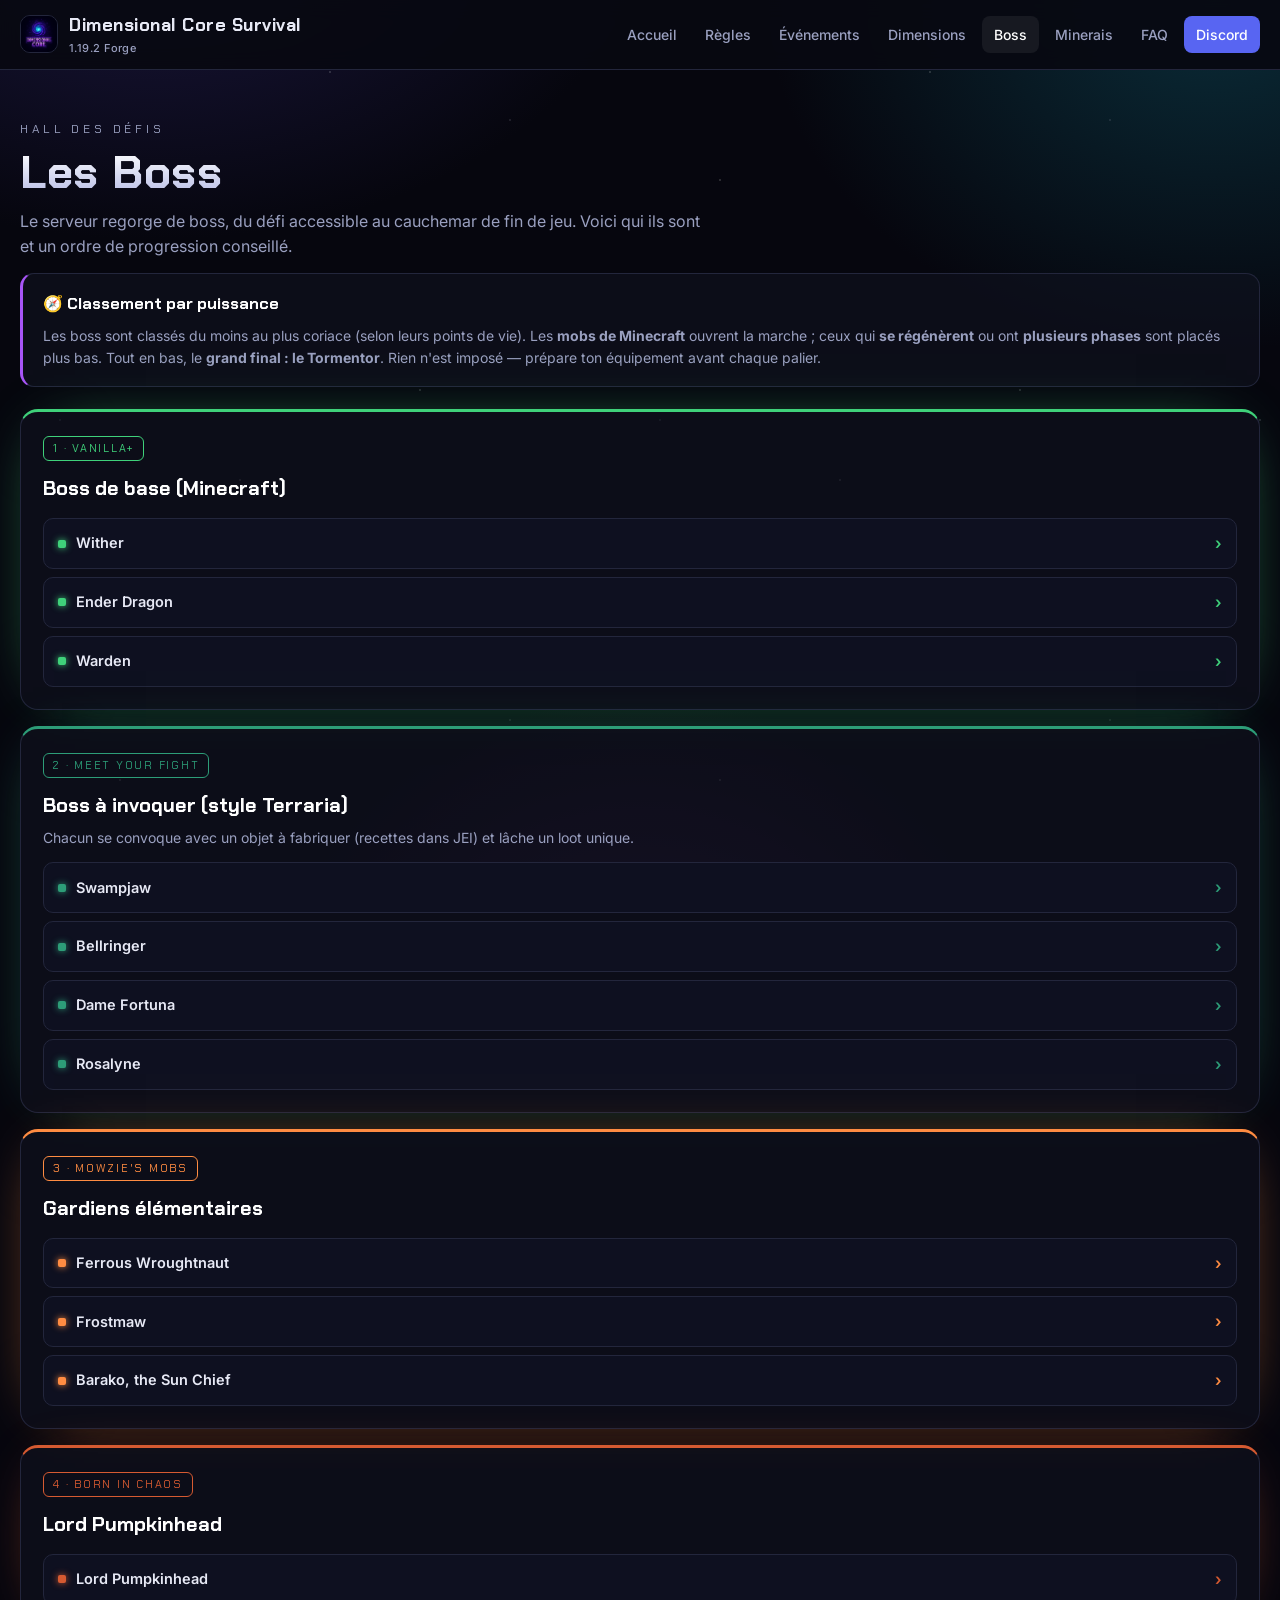
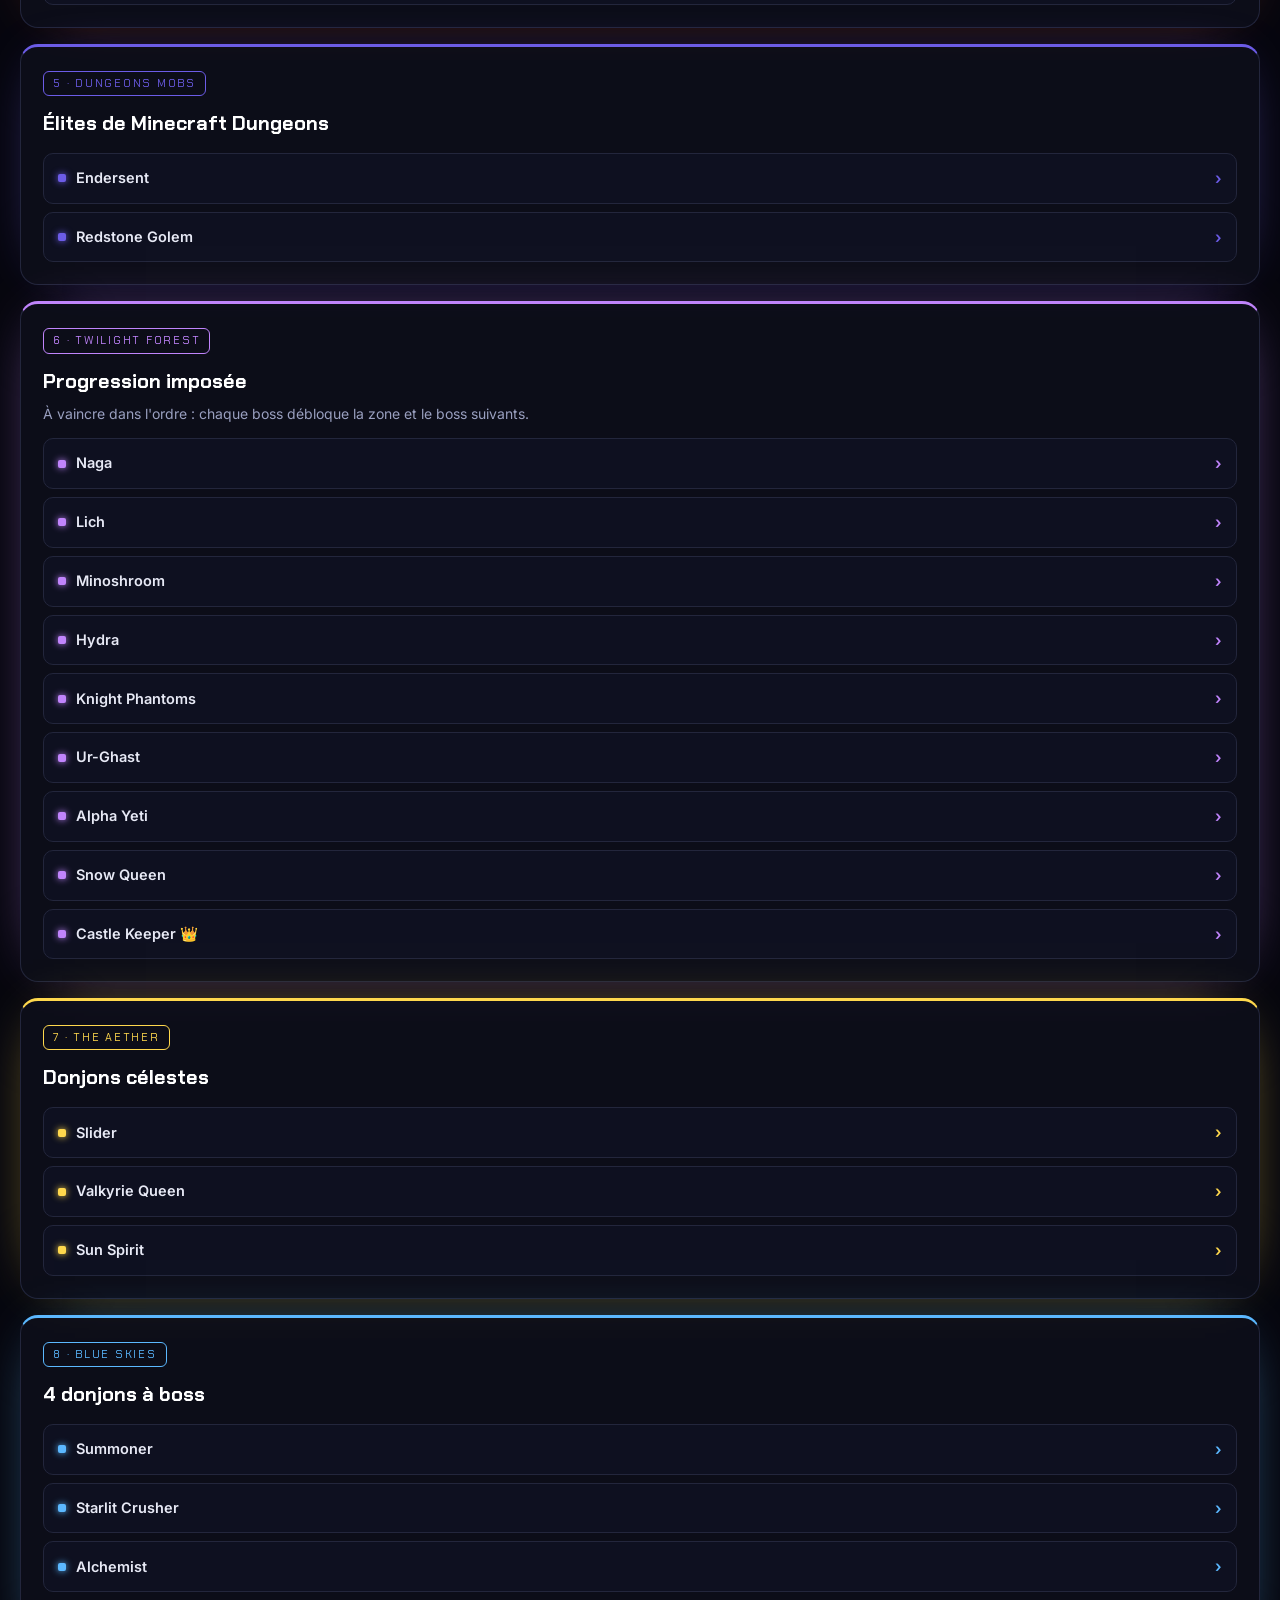
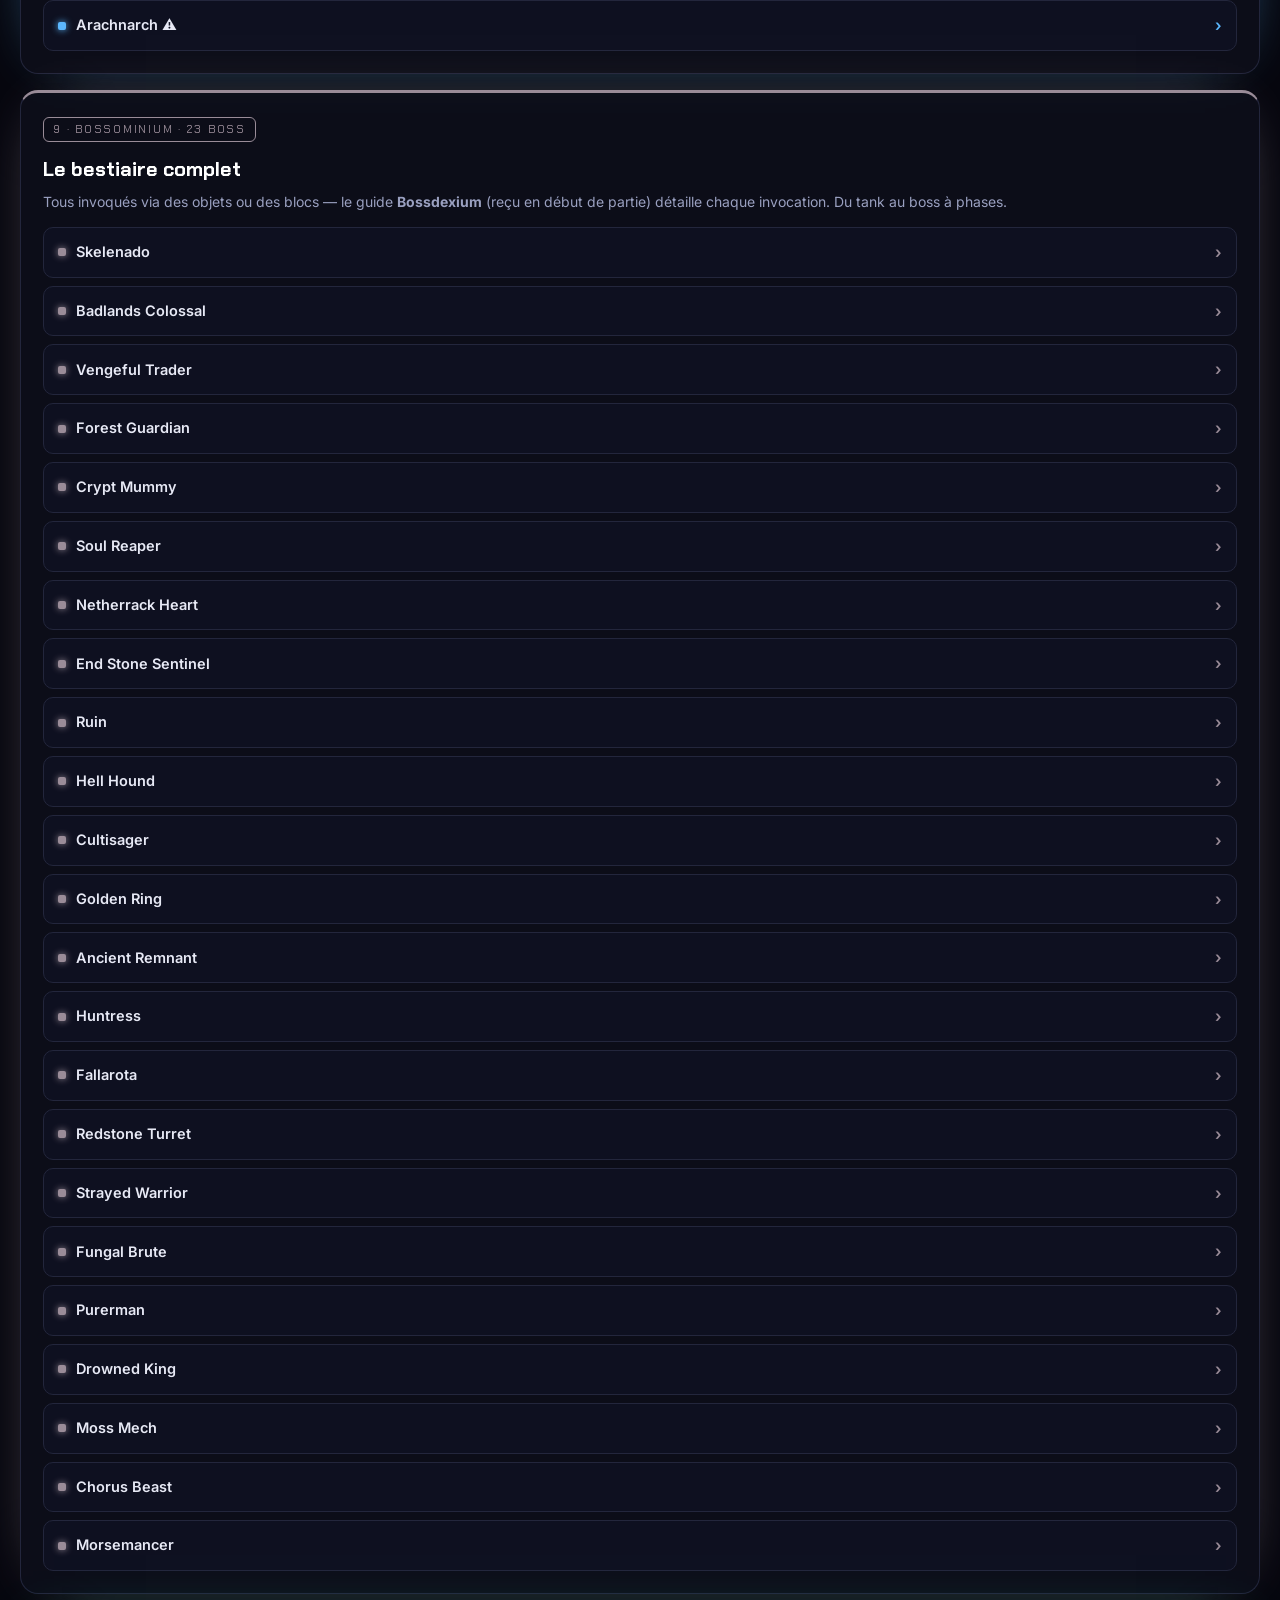
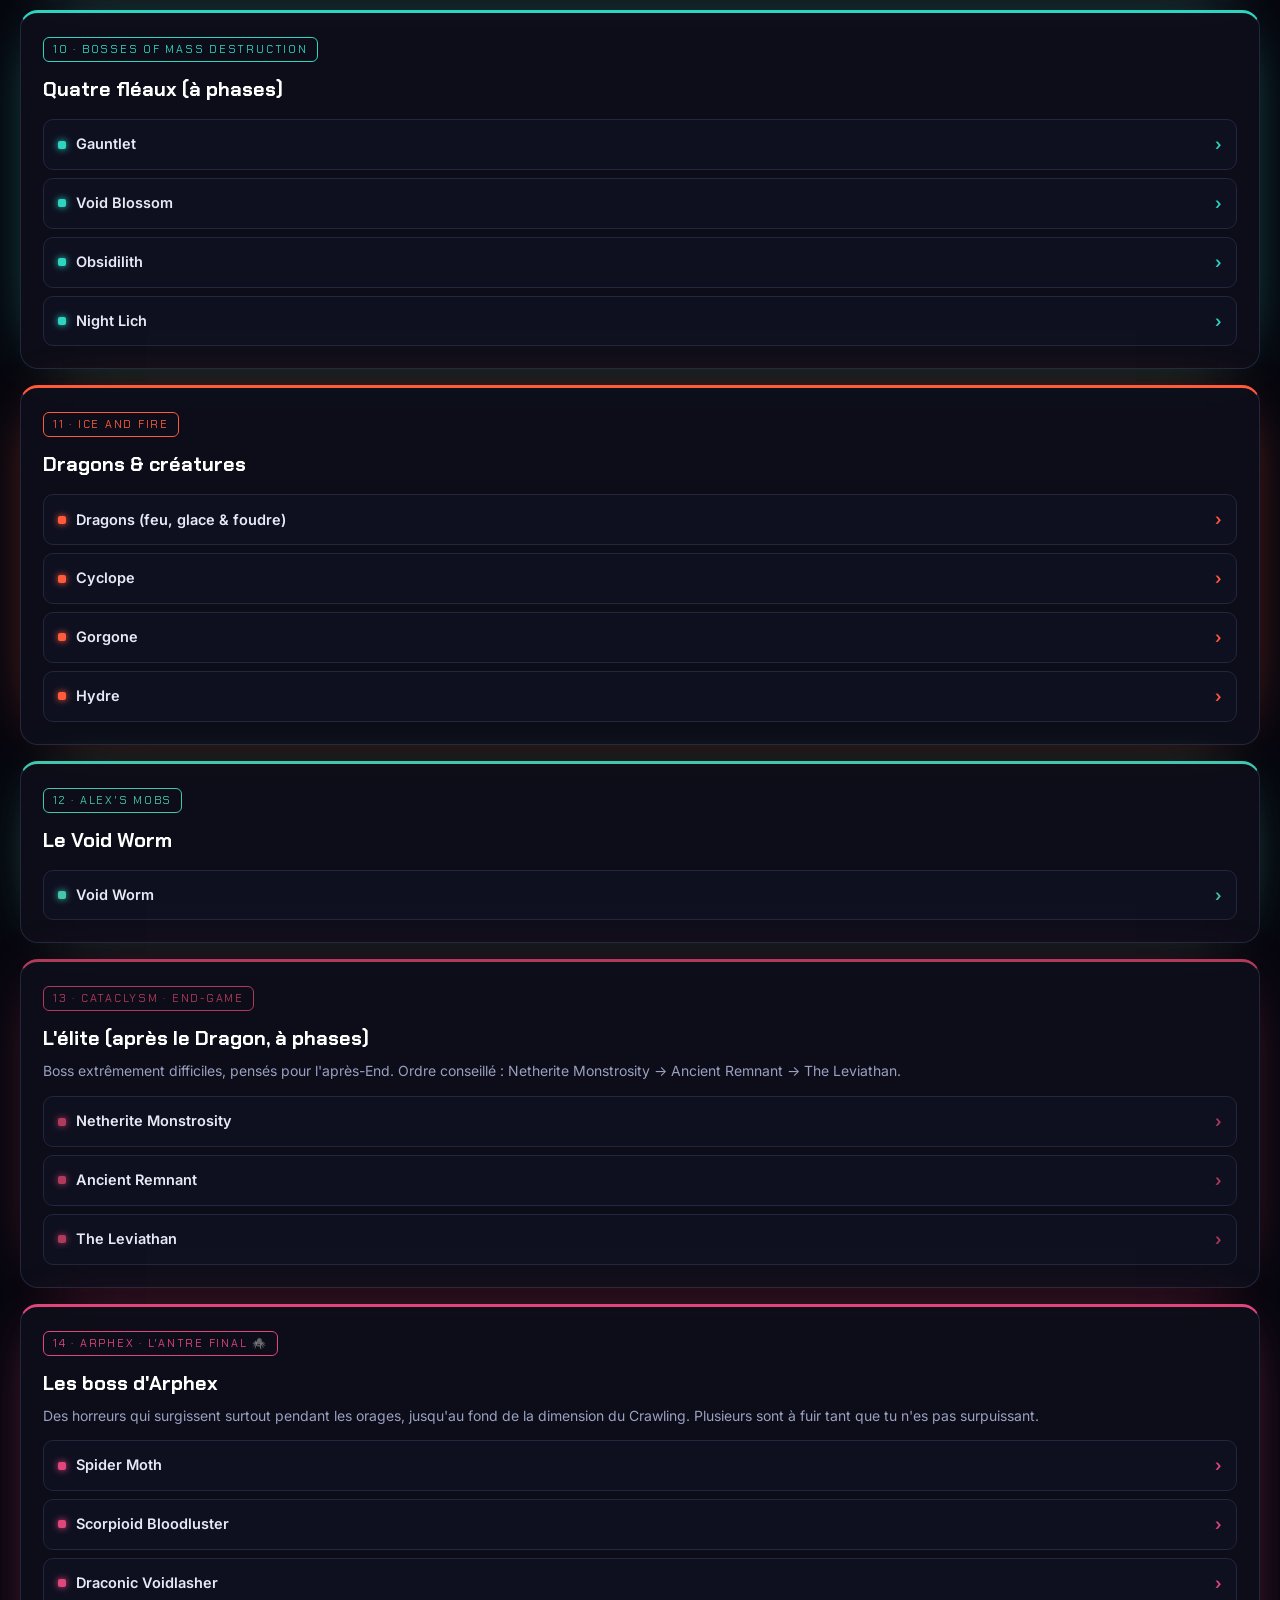
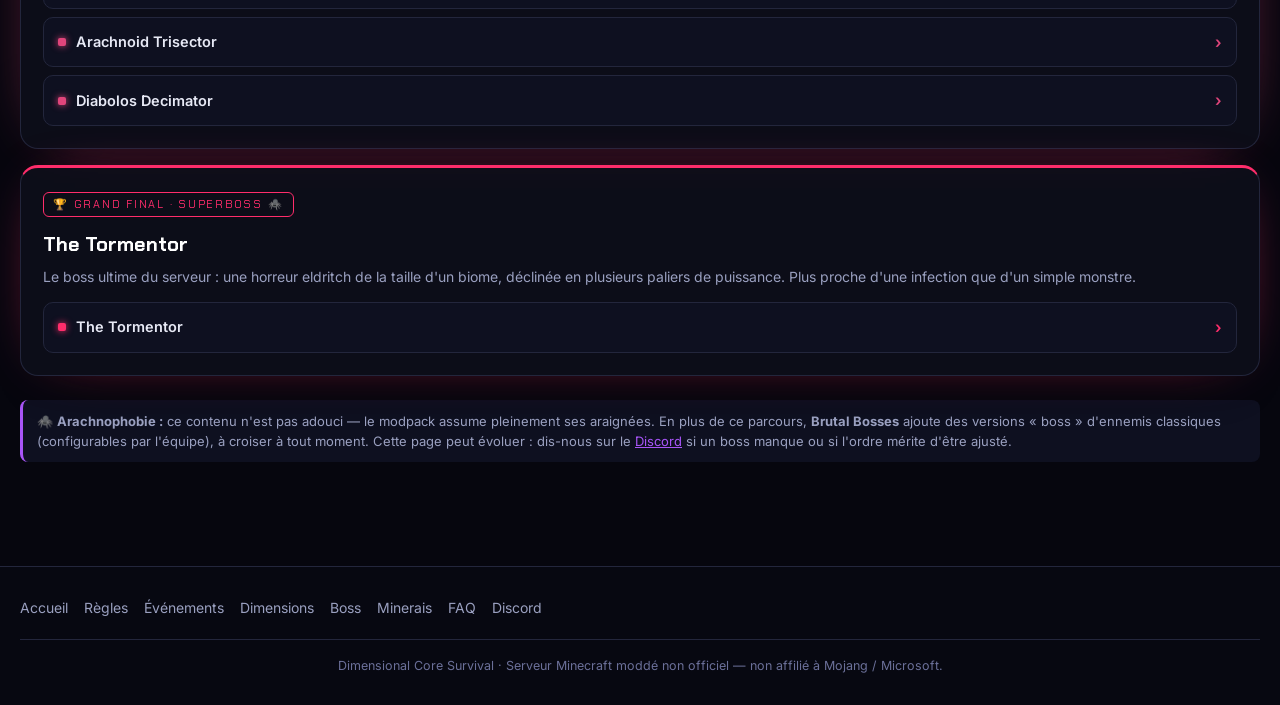
==== commit a3350e87: "Add files via upload" ====
--- a/boss.html
+++ b/boss.html
@@ -54,21 +54,21 @@
           <summary><span class="nm">Wither</span><span class="chev">›</span></summary>
           <div class="bd-body">
             <div class="bd-photo"><img src="img/wither.png" data-base="img/wither" data-ei="0" alt="Wither" loading="lazy" onerror="var e=['png','jpg','jpeg','webp'],i=(+this.dataset.ei||0)+1;if(i<e.length){this.dataset.ei=i;this.src=this.dataset.base+'.'+e[i];}else{this.parentNode.classList.add('empty');this.remove();}"></div>
-            <p class="bd-how">Invoqué avec 4 soul sand + 3 crânes de wither skeleton.</p>
+            <p class="bd-how">Crâne flottant à trois têtes, invoqué par les joueurs eux-mêmes. Forme un T de 4 soul sand et pose 3 crânes de wither skeleton dessus : à l'apparition il explose et rase tout autour. Sa Nether Star sert à fabriquer les balises.</p>
           </div>
         </details>
         <details class="bd">
           <summary><span class="nm">Ender Dragon</span><span class="chev">›</span></summary>
           <div class="bd-body">
             <div class="bd-photo"><img src="img/ender-dragon.png" data-base="img/ender-dragon" data-ei="0" alt="Ender Dragon" loading="lazy" onerror="var e=['png','jpg','jpeg','webp'],i=(+this.dataset.ei||0)+1;if(i<e.length){this.dataset.ei=i;this.src=this.dataset.base+'.'+e[i];}else{this.parentNode.classList.add('empty');this.remove();}"></div>
-            <p class="bd-how">Dans l'End : ouvre le portail avec des Yeux de l'Ender. Étape clé avant l'end-game.</p>
+            <p class="bd-how">La gardienne de l'End et boss final du jeu vanilla. Rejoins l'End avec des Yeux de l'Ender, détruis les cristaux qui la régénèrent au sommet des piliers, puis achève-la. La vaincre ouvre tout le contenu end-game du pack.</p>
           </div>
         </details>
         <details class="bd">
           <summary><span class="nm">Warden</span><span class="chev">›</span></summary>
           <div class="bd-body">
             <div class="bd-photo"><img src="img/warden.png" data-base="img/warden" data-ei="0" alt="Warden" loading="lazy" onerror="var e=['png','jpg','jpeg','webp'],i=(+this.dataset.ei||0)+1;if(i<e.length){this.dataset.ei=i;this.src=this.dataset.base+'.'+e[i];}else{this.parentNode.classList.add('empty');this.remove();}"></div>
-            <p class="bd-how">Émerge dans l'Ancient City (Deep Dark) si tu déclenches trop les sculk shriekers. Sa drop ouvre Deeper and Darker.</p>
+            <p class="bd-how">Aveugle mais mortel, il traque au son et aux vibrations dans les Ancient Cities du Deep Dark. Il émerge si tu déclenches trop de sculk shriekers — mieux vaut se faufiler que l'affronter. Sa drop ouvre la dimension Deeper and Darker.</p>
           </div>
         </details>
       </div>
@@ -83,28 +83,28 @@
           <summary><span class="nm">Swampjaw</span><span class="chev">›</span></summary>
           <div class="bd-body">
             <div class="bd-photo"><img src="img/swampjaw.png" data-base="img/swampjaw" data-ei="0" alt="Swampjaw" loading="lazy" onerror="var e=['png','jpg','jpeg','webp'],i=(+this.dataset.ei||0)+1;if(i<e.length){this.dataset.ei=i;this.src=this.dataset.base+'.'+e[i];}else{this.parentNode.classList.add('empty');this.remove();}"></div>
-            <p class="bd-how">Le plus facile. Fabrique son objet d'invocation et utilise-le — pensé comme premier boss.</p>
+            <p class="bd-how">Croisement de crocodile et de chauve-souris des marais, pensé comme tout premier boss. Fabrique son objet d'invocation et utilise-le. Son butin offre un bon équipement de départ pour la suite.</p>
           </div>
         </details>
         <details class="bd">
           <summary><span class="nm">Bellringer</span><span class="chev">›</span></summary>
           <div class="bd-body">
             <div class="bd-photo"><img src="img/bellringer.png" data-base="img/bellringer" data-ei="0" alt="Bellringer" loading="lazy" onerror="var e=['png','jpg','jpeg','webp'],i=(+this.dataset.ei||0)+1;if(i<e.length){this.dataset.ei=i;this.src=this.dataset.base+'.'+e[i];}else{this.parentNode.classList.add('empty');this.remove();}"></div>
-            <p class="bd-how">Fabrique et utilise son objet d'invocation. Objets utilitaires (traverser les murs).</p>
+            <p class="bd-how">Moine spectral qui sonne le glas et fait léviter ses cloches. Convoque-le avec son objet craftable. Récompense : des objets utilitaires, dont de quoi traverser les murs.</p>
           </div>
         </details>
         <details class="bd">
           <summary><span class="nm">Dame Fortuna</span><span class="chev">›</span></summary>
           <div class="bd-body">
             <div class="bd-photo"><img src="img/dame-fortuna.png" data-base="img/dame-fortuna" data-ei="0" alt="Dame Fortuna" loading="lazy" onerror="var e=['png','jpg','jpeg','webp'],i=(+this.dataset.ei||0)+1;if(i<e.length){this.dataset.ei=i;this.src=this.dataset.base+'.'+e[i];}else{this.parentNode.classList.add('empty');this.remove();}"></div>
-            <p class="bd-how">Fabrique et utilise son objet d'invocation. Accessoires & armes sur le thème de la chance.</p>
+            <p class="bd-how">Joueuse fantôme obsédée par la chance, entre roulette et malédiction. Invoque-la avec son objet dédié. Elle lâche accessoires et armes sur le thème du hasard.</p>
           </div>
         </details>
         <details class="bd">
           <summary><span class="nm">Rosalyne</span><span class="chev">›</span></summary>
           <div class="bd-body">
             <div class="bd-photo"><img src="img/rosalyne.png" data-base="img/rosalyne" data-ei="0" alt="Rosalyne" loading="lazy" onerror="var e=['png','jpg','jpeg','webp'],i=(+this.dataset.ei||0)+1;if(i<e.length){this.dataset.ei=i;this.src=this.dataset.base+'.'+e[i];}else{this.parentNode.classList.add('empty');this.remove();}"></div>
-            <p class="bd-how">La plus dure du mod. Fabrique et utilise son objet d'invocation. Armes offensives et curios.</p>
+            <p class="bd-how">La combattante la plus redoutable du mod, lame du crépuscule. Fabrique et utilise son objet d'invocation une fois bien équipé. Butin : armes offensives puissantes et curios.</p>
           </div>
         </details>
       </div>
@@ -118,21 +118,21 @@
           <summary><span class="nm">Ferrous Wroughtnaut</span><span class="chev">›</span></summary>
           <div class="bd-body">
             <div class="bd-photo"><img src="img/ferrous-wroughtnaut.png" data-base="img/ferrous-wroughtnaut" data-ei="0" alt="Ferrous Wroughtnaut" loading="lazy" onerror="var e=['png','jpg','jpeg','webp'],i=(+this.dataset.ei||0)+1;if(i<e.length){this.dataset.ei=i;this.src=this.dataset.base+'.'+e[i];}else{this.parentNode.classList.add('empty');this.remove();}"></div>
-            <p class="bd-how">Dort dans sa chambre souterraine. Approche-toi ou frappe-le pour le réveiller.</p>
+            <p class="bd-how">Colosse de fer endormi dans sa salle souterraine, hache plus grande que toi. Il se réveille dès que tu approches ou le frappes ; ses coups sont dévastateurs, esquive sur les côtés. Excellent premier vrai défi.</p>
           </div>
         </details>
         <details class="bd">
           <summary><span class="nm">Frostmaw</span><span class="chev">›</span></summary>
           <div class="bd-body">
             <div class="bd-photo"><img src="img/frostmaw.png" data-base="img/frostmaw" data-ei="0" alt="Frostmaw" loading="lazy" onerror="var e=['png','jpg','jpeg','webp'],i=(+this.dataset.ei||0)+1;if(i<e.length){this.dataset.ei=i;this.src=this.dataset.base+'.'+e[i];}else{this.parentNode.classList.add('empty');this.remove();}"></div>
-            <p class="bd-how">Sommeille dans les biomes enneigés / montagnes. Provoque-le pour lancer le combat.</p>
+            <p class="bd-how">Yéti géant qui sommeille dans les montagnes enneigées, gardien d'un coffre gelé. Provoque-le pour lancer le combat ; il charge et gèle. Récompense un trophée glaçant.</p>
           </div>
         </details>
         <details class="bd">
           <summary><span class="nm">Barako, the Sun Chief</span><span class="chev">›</span></summary>
           <div class="bd-body">
             <div class="bd-photo"><img src="img/barako-the-sun-chief.png" data-base="img/barako-the-sun-chief" data-ei="0" alt="Barako, the Sun Chief" loading="lazy" onerror="var e=['png','jpg','jpeg','webp'],i=(+this.dataset.ei||0)+1;if(i<e.length){this.dataset.ei=i;this.src=this.dataset.base+'.'+e[i];}else{this.parentNode.classList.add('empty');this.remove();}"></div>
-            <p class="bd-how">Trône dans les savanes. L'affronter en pénétrant son aire.</p>
+            <p class="bd-how">Chef tribal trônant dans les savanes, canalisant la puissance du soleil. Approche son aire pour l'affronter : il appelle la foudre et des sbires. Son masque solaire est très convoité.</p>
           </div>
         </details>
       </div>
@@ -146,7 +146,7 @@
           <summary><span class="nm">Lord Pumpkinhead</span><span class="chev">›</span></summary>
           <div class="bd-body">
             <div class="bd-photo"><img src="img/lord-pumpkinhead.png" data-base="img/lord-pumpkinhead" data-ei="0" alt="Lord Pumpkinhead" loading="lazy" onerror="var e=['png','jpg','jpeg','webp'],i=(+this.dataset.ei||0)+1;if(i<e.length){this.dataset.ei=i;this.src=this.dataset.base+'.'+e[i];}else{this.parentNode.classList.add('empty');this.remove();}"></div>
-            <p class="bd-how">Le boss à tête de citrouille du mod. Rencontré dans le monde — surtout la nuit.</p>
+            <p class="bd-how">Seigneur à tête de citrouille, figure d'Halloween cauchemardesque du mod. Il rôde dans le monde, surtout la nuit, entouré de serviteurs. Combat nerveux : il enchaîne charges et invocations.</p>
           </div>
         </details>
       </div>
@@ -160,14 +160,14 @@
           <summary><span class="nm">Endersent</span><span class="chev">›</span></summary>
           <div class="bd-body">
             <div class="bd-photo"><img src="img/endersent.png" data-base="img/endersent" data-ei="0" alt="Endersent" loading="lazy" onerror="var e=['png','jpg','jpeg','webp'],i=(+this.dataset.ei||0)+1;if(i<e.length){this.dataset.ei=i;this.src=this.dataset.base+'.'+e[i];}else{this.parentNode.classList.add('empty');this.remove();}"></div>
-            <p class="bd-how">Variante surpuissante de l'Enderman : apparaît dans le monde, dégâts énormes, se téléporte.</p>
+            <p class="bd-how">Version titanesque et corrompue de l'Enderman, tout droit sortie de Minecraft Dungeons. Il apparaît dans le monde, se téléporte sans cesse et inflige d'énormes dégâts. Garde des blocs pour couper sa ligne de vue.</p>
           </div>
         </details>
         <details class="bd">
           <summary><span class="nm">Redstone Golem</span><span class="chev">›</span></summary>
           <div class="bd-body">
             <div class="bd-photo"><img src="img/redstone-golem.png" data-base="img/redstone-golem" data-ei="0" alt="Redstone Golem" loading="lazy" onerror="var e=['png','jpg','jpeg','webp'],i=(+this.dataset.ei||0)+1;if(i<e.length){this.dataset.ei=i;this.src=this.dataset.base+'.'+e[i];}else{this.parentNode.classList.add('empty');this.remove();}"></div>
-            <p class="bd-how">Mini-boss aux mines explosives, sous terre.</p>
+            <p class="bd-how">Brute de pierre animée par la redstone, qui sème des mines explosives. Mini-boss souterrain, lourd et lent mais redoutable de près. Joue la distance et évite ses pièges.</p>
           </div>
         </details>
       </div>
@@ -182,63 +182,63 @@
           <summary><span class="nm">Naga</span><span class="chev">›</span></summary>
           <div class="bd-body">
             <div class="bd-photo"><img src="img/naga.png" data-base="img/naga" data-ei="0" alt="Naga" loading="lazy" onerror="var e=['png','jpg','jpeg','webp'],i=(+this.dataset.ei||0)+1;if(i<e.length){this.dataset.ei=i;this.src=this.dataset.base+'.'+e[i];}else{this.parentNode.classList.add('empty');this.remove();}"></div>
-            <p class="bd-how">Dans la Naga Courtyard.</p>
+            <p class="bd-how">Serpent vert géant gardant l'entrée de la progression du Twilight. Combats-le dans la Naga Courtyard en te cachant derrière les piliers. Ses écailles forgent ton premier équipement Twilight.</p>
           </div>
         </details>
         <details class="bd">
           <summary><span class="nm">Lich</span><span class="chev">›</span></summary>
           <div class="bd-body">
             <div class="bd-photo"><img src="img/lich.png" data-base="img/lich" data-ei="0" alt="Lich" loading="lazy" onerror="var e=['png','jpg','jpeg','webp'],i=(+this.dataset.ei||0)+1;if(i<e.length){this.dataset.ei=i;this.src=this.dataset.base+'.'+e[i];}else{this.parentNode.classList.add('empty');this.remove();}"></div>
-            <p class="bd-how">Dans la Lich Tower (accessible après la Naga).</p>
+            <p class="bd-how">Roi-sorcier mort-vivant, deuxième palier imposé. Dans la Lich Tower, renvoie-lui ses projectiles puis termine-le au corps à corps une fois ses sbires tombés.</p>
           </div>
         </details>
         <details class="bd">
           <summary><span class="nm">Minoshroom</span><span class="chev">›</span></summary>
           <div class="bd-body">
             <div class="bd-photo"><img src="img/minoshroom.png" data-base="img/minoshroom" data-ei="0" alt="Minoshroom" loading="lazy" onerror="var e=['png','jpg','jpeg','webp'],i=(+this.dataset.ei||0)+1;if(i<e.length){this.dataset.ei=i;this.src=this.dataset.base+'.'+e[i];}else{this.parentNode.classList.add('empty');this.remove();}"></div>
-            <p class="bd-how">Au cœur d'un Labyrinth, sous le Twilight Swamp.</p>
+            <p class="bd-how">Minotaure-champignon tapi au cœur d'un Labyrinth, sous le marais crépusculaire. Charge brutale : esquive et frappe ses flancs.</p>
           </div>
         </details>
         <details class="bd">
           <summary><span class="nm">Hydra</span><span class="chev">›</span></summary>
           <div class="bd-body">
             <div class="bd-photo"><img src="img/hydra.png" data-base="img/hydra" data-ei="0" alt="Hydra" loading="lazy" onerror="var e=['png','jpg','jpeg','webp'],i=(+this.dataset.ei||0)+1;if(i<e.length){this.dataset.ei=i;this.src=this.dataset.base+'.'+e[i];}else{this.parentNode.classList.add('empty');this.remove();}"></div>
-            <p class="bd-how">Dans la Hydra Lair, au milieu d'un Fire Swamp.</p>
+            <p class="bd-how">Hydre à plusieurs têtes nichée dans un Fire Swamp. Chaque tête crache feu, morsures et explosions — un véritable mur de points de vie.</p>
           </div>
         </details>
         <details class="bd">
           <summary><span class="nm">Knight Phantoms</span><span class="chev">›</span></summary>
           <div class="bd-body">
             <div class="bd-photo"><img src="img/knight-phantoms.png" data-base="img/knight-phantoms" data-ei="0" alt="Knight Phantoms" loading="lazy" onerror="var e=['png','jpg','jpeg','webp'],i=(+this.dataset.ei||0)+1;if(i<e.length){this.dataset.ei=i;this.src=this.dataset.base+'.'+e[i];}else{this.parentNode.classList.add('empty');this.remove();}"></div>
-            <p class="bd-how">Dans le Goblin Knight Stronghold, sous une Dark Forest.</p>
+            <p class="bd-how">Chevaliers fantômes du Goblin Knight Stronghold, sous une Dark Forest. Ils surgissent un par un et restent invulnérables tant qu'ils planent.</p>
           </div>
         </details>
         <details class="bd">
           <summary><span class="nm">Ur-Ghast</span><span class="chev">›</span></summary>
           <div class="bd-body">
             <div class="bd-photo"><img src="img/ur-ghast.png" data-base="img/ur-ghast" data-ei="0" alt="Ur-Ghast" loading="lazy" onerror="var e=['png','jpg','jpeg','webp'],i=(+this.dataset.ei||0)+1;if(i<e.length){this.dataset.ei=i;this.src=this.dataset.base+'.'+e[i];}else{this.parentNode.classList.add('empty');this.remove();}"></div>
-            <p class="bd-how">Au sommet d'une Dark Tower.</p>
+            <p class="bd-how">Ghast colossal au sommet d'une Dark Tower, pleurant des larmes de feu. Renvoie ses tirs et exploite les tourelles pour le faire descendre.</p>
           </div>
         </details>
         <details class="bd">
           <summary><span class="nm">Alpha Yeti</span><span class="chev">›</span></summary>
           <div class="bd-body">
             <div class="bd-photo"><img src="img/alpha-yeti.png" data-base="img/alpha-yeti" data-ei="0" alt="Alpha Yeti" loading="lazy" onerror="var e=['png','jpg','jpeg','webp'],i=(+this.dataset.ei||0)+1;if(i<e.length){this.dataset.ei=i;this.src=this.dataset.base+'.'+e[i];}else{this.parentNode.classList.add('empty');this.remove();}"></div>
-            <p class="bd-how">Dans la Yeti Lair des Snowy Forests.</p>
+            <p class="bd-how">Chef yéti de la Yeti Lair des forêts neigeuses. Il te projette contre les murs : coince-le dans un angle.</p>
           </div>
         </details>
         <details class="bd">
           <summary><span class="nm">Snow Queen</span><span class="chev">›</span></summary>
           <div class="bd-body">
             <div class="bd-photo"><img src="img/snow-queen.png" data-base="img/snow-queen" data-ei="0" alt="Snow Queen" loading="lazy" onerror="var e=['png','jpg','jpeg','webp'],i=(+this.dataset.ei||0)+1;if(i<e.length){this.dataset.ei=i;this.src=this.dataset.base+'.'+e[i];}else{this.parentNode.classList.add('empty');this.remove();}"></div>
-            <p class="bd-how">Dans l'Aurora Palace, sur le Glacier.</p>
+            <p class="bd-how">Reine des glaces de l'Aurora Palace, sur le Glacier. Elle fait tournoyer des blocs de glace — détruis-les puis frappe entre deux vagues.</p>
           </div>
         </details>
         <details class="bd">
           <summary><span class="nm">Castle Keeper 👑</span><span class="chev">›</span></summary>
           <div class="bd-body">
             <div class="bd-photo"><img src="img/castle-keeper.png" data-base="img/castle-keeper" data-ei="0" alt="Castle Keeper 👑" loading="lazy" onerror="var e=['png','jpg','jpeg','webp'],i=(+this.dataset.ei||0)+1;if(i<e.length){this.dataset.ei=i;this.src=this.dataset.base+'.'+e[i];}else{this.parentNode.classList.add('empty');this.remove();}"></div>
-            <p class="bd-how">Le vrai boss final, dans le Final Castle (au bout des Thornlands). Apparaît grâce à Twilight Tweaks.</p>
+            <p class="bd-how">Le véritable boss final du Twilight, gardien du Final Castle au bout des Thornlands — le combat que les développeurs n'avaient jamais terminé, débloqué ici via Twilight Tweaks. L'ultime épreuve de la dimension.</p>
           </div>
         </details>
       </div>
@@ -252,21 +252,21 @@
           <summary><span class="nm">Slider</span><span class="chev">›</span></summary>
           <div class="bd-body">
             <div class="bd-photo"><img src="img/slider.png" data-base="img/slider" data-ei="0" alt="Slider" loading="lazy" onerror="var e=['png','jpg','jpeg','webp'],i=(+this.dataset.ei||0)+1;if(i<e.length){this.dataset.ei=i;this.src=this.dataset.base+'.'+e[i];}else{this.parentNode.classList.add('empty');this.remove();}"></div>
-            <p class="bd-how">Dans le Bronze Dungeon, sous les îles.</p>
+            <p class="bd-how">Bloc-monstre du Bronze Dungeon qui fonce d'un mur à l'autre. Frappe-le quand il s'arrête et esquive ses ruades. Premier boss céleste.</p>
           </div>
         </details>
         <details class="bd">
           <summary><span class="nm">Valkyrie Queen</span><span class="chev">›</span></summary>
           <div class="bd-body">
             <div class="bd-photo"><img src="img/valkyrie-queen.png" data-base="img/valkyrie-queen" data-ei="0" alt="Valkyrie Queen" loading="lazy" onerror="var e=['png','jpg','jpeg','webp'],i=(+this.dataset.ei||0)+1;if(i<e.length){this.dataset.ei=i;this.src=this.dataset.base+'.'+e[i];}else{this.parentNode.classList.add('empty');this.remove();}"></div>
-            <p class="bd-how">Dans le Silver Dungeon flottant (bats d'abord les valkyries).</p>
+            <p class="bd-how">Souveraine ailée du Silver Dungeon. Bats d'abord ses valkyries pour la provoquer, puis évite ses coups de lance fulgurants.</p>
           </div>
         </details>
         <details class="bd">
           <summary><span class="nm">Sun Spirit</span><span class="chev">›</span></summary>
           <div class="bd-body">
             <div class="bd-photo"><img src="img/sun-spirit.png" data-base="img/sun-spirit" data-ei="0" alt="Sun Spirit" loading="lazy" onerror="var e=['png','jpg','jpeg','webp'],i=(+this.dataset.ei||0)+1;if(i<e.length){this.dataset.ei=i;this.src=this.dataset.base+'.'+e[i];}else{this.parentNode.classList.add('empty');this.remove();}"></div>
-            <p class="bd-how">Dans le Gold Dungeon — met fin à l'éternel jour de l'Aether.</p>
+            <p class="bd-how">Esprit de feu du Gold Dungeon ; le vaincre met fin à l'éternel jour de l'Aether. Astuce : il est faible au froid, bombarde-le de boules de neige.</p>
           </div>
         </details>
       </div>
@@ -280,28 +280,28 @@
           <summary><span class="nm">Summoner</span><span class="chev">›</span></summary>
           <div class="bd-body">
             <div class="bd-photo"><img src="img/summoner.png" data-base="img/summoner" data-ei="0" alt="Summoner" loading="lazy" onerror="var e=['png','jpg','jpeg','webp'],i=(+this.dataset.ei||0)+1;if(i<e.length){this.dataset.ei=i;this.src=this.dataset.base+'.'+e[i];}else{this.parentNode.classList.add('empty');this.remove();}"></div>
-            <p class="bd-how">Everbright — dans le Blinding Dungeon.</p>
+            <p class="bd-how">Boss du Blinding Dungeon d'Everbright qui invoque sans répit des renforts. Coupe ses invocations avant de le cibler.</p>
           </div>
         </details>
         <details class="bd">
           <summary><span class="nm">Starlit Crusher</span><span class="chev">›</span></summary>
           <div class="bd-body">
             <div class="bd-photo"><img src="img/starlit-crusher.png" data-base="img/starlit-crusher" data-ei="0" alt="Starlit Crusher" loading="lazy" onerror="var e=['png','jpg','jpeg','webp'],i=(+this.dataset.ei||0)+1;if(i<e.length){this.dataset.ei=i;this.src=this.dataset.base+'.'+e[i];}else{this.parentNode.classList.add('empty');this.remove();}"></div>
-            <p class="bd-how">Everbright — dans le Nature Dungeon.</p>
+            <p class="bd-how">Mastodonte du Nature Dungeon d'Everbright. Lourd et destructeur : reste constamment en mouvement.</p>
           </div>
         </details>
         <details class="bd">
           <summary><span class="nm">Alchemist</span><span class="chev">›</span></summary>
           <div class="bd-body">
             <div class="bd-photo"><img src="img/alchemist.png" data-base="img/alchemist" data-ei="0" alt="Alchemist" loading="lazy" onerror="var e=['png','jpg','jpeg','webp'],i=(+this.dataset.ei||0)+1;if(i<e.length){this.dataset.ei=i;this.src=this.dataset.base+'.'+e[i];}else{this.parentNode.classList.add('empty');this.remove();}"></div>
-            <p class="bd-how">Everdawn — dans le Blinding Dungeon.</p>
+            <p class="bd-how">Boss du Blinding Dungeon d'Everdawn, jongleur de potions. Méfie-toi de ses zones d'effet au sol.</p>
           </div>
         </details>
         <details class="bd">
           <summary><span class="nm">Arachnarch ⚠️</span><span class="chev">›</span></summary>
           <div class="bd-body">
             <div class="bd-photo"><img src="img/arachnarch.png" data-base="img/arachnarch" data-ei="0" alt="Arachnarch ⚠️" loading="lazy" onerror="var e=['png','jpg','jpeg','webp'],i=(+this.dataset.ei||0)+1;if(i<e.length){this.dataset.ei=i;this.src=this.dataset.base+'.'+e[i];}else{this.parentNode.classList.add('empty');this.remove();}"></div>
-            <p class="bd-how">Everdawn — dans le Poison Dungeon (araignée géante).</p>
+            <p class="bd-how">Araignée géante du Poison Dungeon d'Everdawn. Elle empoisonne et pond des nuées — apporte lait et antidotes. Âmes sensibles, vous voilà prévenus.</p>
           </div>
         </details>
       </div>
@@ -310,167 +310,167 @@
     <div class="boss-mod" style="--accent:#9a8c98">
       <span class="badge-dim">9 · Bossominium · 23 boss</span>
       <h3>Le bestiaire complet</h3>
-      <p>Tous invoqués via des objets ou des blocs — le guide <b>Bossdexium</b> (reçu en début de partie) détaille chaque invocation. Du tank au boss à phases (le Forest Guardian se régénère même dans l'eau).</p>
+      <p>Tous invoqués via des objets ou des blocs — le guide <b>Bossdexium</b> (reçu en début de partie) détaille chaque invocation. Du tank au boss à phases.</p>
       <div class="boss-drops">
         <details class="bd">
           <summary><span class="nm">Skelenado</span><span class="chev">›</span></summary>
           <div class="bd-body">
             <div class="bd-photo"><img src="img/skelenado.png" data-base="img/skelenado" data-ei="0" alt="Skelenado" loading="lazy" onerror="var e=['png','jpg','jpeg','webp'],i=(+this.dataset.ei||0)+1;if(i<e.length){this.dataset.ei=i;this.src=this.dataset.base+'.'+e[i];}else{this.parentNode.classList.add('empty');this.remove();}"></div>
-            <p class="bd-how">Fabrique un Skelenomicon (bloc) et fais marcher un Squelette dessus.</p>
+            <p class="bd-how">Tornade d'ossements qui dévie les flèches et lève des squelettes. <b>Invocation :</b> fais marcher un Squelette sur un Skelenomicon (bloc craftable).</p>
           </div>
         </details>
         <details class="bd">
           <summary><span class="nm">Badlands Colossal</span><span class="chev">›</span></summary>
           <div class="bd-body">
             <div class="bd-photo"><img src="img/badlands-colossal.png" data-base="img/badlands-colossal" data-ei="0" alt="Badlands Colossal" loading="lazy" onerror="var e=['png','jpg','jpeg','webp'],i=(+this.dataset.ei||0)+1;if(i<e.length){this.dataset.ei=i;this.src=this.dataset.base+'.'+e[i];}else{this.parentNode.classList.add('empty');this.remove();}"></div>
-            <p class="bd-how">Fabrique un Badlands Core, pose-le en biome Badlands, clic droit avec une pomme dorée.</p>
+            <p class="bd-how">Géant de terre cuite des mesas. <b>Invocation :</b> pose un Badlands Core en Badlands et clic droit avec une pomme dorée.</p>
           </div>
         </details>
         <details class="bd">
           <summary><span class="nm">Vengeful Trader</span><span class="chev">›</span></summary>
           <div class="bd-body">
             <div class="bd-photo"><img src="img/vengeful-trader.png" data-base="img/vengeful-trader" data-ei="0" alt="Vengeful Trader" loading="lazy" onerror="var e=['png','jpg','jpeg','webp'],i=(+this.dataset.ei||0)+1;if(i<e.length){this.dataset.ei=i;this.src=this.dataset.base+'.'+e[i];}else{this.parentNode.classList.add('empty');this.remove();}"></div>
-            <p class="bd-how">Assemble 4 blocs d'émeraude + 1 soul sand + 1 torche d'âme.</p>
+            <p class="bd-how">Marchand revanchard et rapide qui se rend invisible. <b>Invocation :</b> 4 blocs d'émeraude + 1 soul sand + 1 torche d'âme.</p>
           </div>
         </details>
         <details class="bd">
           <summary><span class="nm">Forest Guardian</span><span class="chev">›</span></summary>
           <div class="bd-body">
             <div class="bd-photo"><img src="img/forest-guardian.png" data-base="img/forest-guardian" data-ei="0" alt="Forest Guardian" loading="lazy" onerror="var e=['png','jpg','jpeg','webp'],i=(+this.dataset.ei||0)+1;if(i<e.length){this.dataset.ei=i;this.src=this.dataset.base+'.'+e[i];}else{this.parentNode.classList.add('empty');this.remove();}"></div>
-            <p class="bd-how">Fabrique un Guardian Sapling, clic droit dessus avec du Charcoal Bonemeal. ⚠️ Se régénère près de l'eau.</p>
+            <p class="bd-how">Gardien sylvestre qui se régénère près de l'eau — éloigne-le des points d'eau ! <b>Invocation :</b> Guardian Sapling + Charcoal Bonemeal.</p>
           </div>
         </details>
         <details class="bd">
           <summary><span class="nm">Crypt Mummy</span><span class="chev">›</span></summary>
           <div class="bd-body">
             <div class="bd-photo"><img src="img/crypt-mummy.png" data-base="img/crypt-mummy" data-ei="0" alt="Crypt Mummy" loading="lazy" onerror="var e=['png','jpg','jpeg','webp'],i=(+this.dataset.ei||0)+1;if(i<e.length){this.dataset.ei=i;this.src=this.dataset.base+'.'+e[i];}else{this.parentNode.classList.add('empty');this.remove();}"></div>
-            <p class="bd-how">Achète un Mysterious Sarcophagus à un Clerc (Journeyman, 17 émeraudes), puis casse-le.</p>
+            <p class="bd-how">Momie surgie d'un sarcophage maudit. <b>Invocation :</b> achète un Mysterious Sarcophagus à un Clerc (Journeyman, 17 émeraudes) puis brise-le.</p>
           </div>
         </details>
         <details class="bd">
           <summary><span class="nm">Soul Reaper</span><span class="chev">›</span></summary>
           <div class="bd-body">
             <div class="bd-photo"><img src="img/soul-reaper.png" data-base="img/soul-reaper" data-ei="0" alt="Soul Reaper" loading="lazy" onerror="var e=['png','jpg','jpeg','webp'],i=(+this.dataset.ei||0)+1;if(i<e.length){this.dataset.ei=i;this.src=this.dataset.base+'.'+e[i];}else{this.parentNode.classList.add('empty');this.remove();}"></div>
-            <p class="bd-how">Fabrique une Soul Charge, maintiens le clic droit puis relâche.</p>
+            <p class="bd-how">Faucheuse d'âmes crachant le feu des âmes. <b>Invocation :</b> maintiens puis relâche une Soul Charge.</p>
           </div>
         </details>
         <details class="bd">
           <summary><span class="nm">Netherrack Heart</span><span class="chev">›</span></summary>
           <div class="bd-body">
             <div class="bd-photo"><img src="img/netherrack-heart.png" data-base="img/netherrack-heart" data-ei="0" alt="Netherrack Heart" loading="lazy" onerror="var e=['png','jpg','jpeg','webp'],i=(+this.dataset.ei||0)+1;if(i<e.length){this.dataset.ei=i;this.src=this.dataset.base+'.'+e[i];}else{this.parentNode.classList.add('empty');this.remove();}"></div>
-            <p class="bd-how">Dans le Nether : fabrique du Blood Powder, shift + clic droit sur un villageois (présent dans le Nether).</p>
+            <p class="bd-how">Cœur battant de la chair du Nether. <b>Invocation (dans le Nether) :</b> shift + clic droit sur un villageois avec du Blood Powder.</p>
           </div>
         </details>
         <details class="bd">
           <summary><span class="nm">End Stone Sentinel</span><span class="chev">›</span></summary>
           <div class="bd-body">
             <div class="bd-photo"><img src="img/end-stone-sentinel.png" data-base="img/end-stone-sentinel" data-ei="0" alt="End Stone Sentinel" loading="lazy" onerror="var e=['png','jpg','jpeg','webp'],i=(+this.dataset.ei||0)+1;if(i<e.length){this.dataset.ei=i;this.src=this.dataset.base+'.'+e[i];}else{this.parentNode.classList.add('empty');this.remove();}"></div>
-            <p class="bd-how">Après l'Ender Dragon : Dragon Essence → Gem of Ender + End Mantle, puis clic droit du Gem sur le Mantle.</p>
+            <p class="bd-how">Sentinelle d'endstone réveillée après la chute du Dragon. <b>Invocation :</b> Dragon Essence → Gem of Ender posé sur un End Mantle.</p>
           </div>
         </details>
         <details class="bd">
           <summary><span class="nm">Ruin</span><span class="chev">›</span></summary>
           <div class="bd-body">
             <div class="bd-photo"><img src="img/ruin.png" data-base="img/ruin" data-ei="0" alt="Ruin" loading="lazy" onerror="var e=['png','jpg','jpeg','webp'],i=(+this.dataset.ei||0)+1;if(i<e.length){this.dataset.ei=i;this.src=this.dataset.base+'.'+e[i];}else{this.parentNode.classList.add('empty');this.remove();}"></div>
-            <p class="bd-how">Fabrique un Runic Heart, pose-le sous la pluie, clic droit avec une Runic Key. Gagne une nouvelle capacité à basse vie (phase).</p>
+            <p class="bd-how">Golem runique qui gagne une nouvelle attaque à basse vie. <b>Invocation :</b> Runic Heart posé sous la pluie + Runic Key.</p>
           </div>
         </details>
         <details class="bd">
           <summary><span class="nm">Hell Hound</span><span class="chev">›</span></summary>
           <div class="bd-body">
             <div class="bd-photo"><img src="img/hell-hound.png" data-base="img/hell-hound" data-ei="0" alt="Hell Hound" loading="lazy" onerror="var e=['png','jpg','jpeg','webp'],i=(+this.dataset.ei||0)+1;if(i<e.length){this.dataset.ei=i;this.src=this.dataset.base+'.'+e[i];}else{this.parentNode.classList.add('empty');this.remove();}"></div>
-            <p class="bd-how">Sur un loup : applique le Nether Talisman (Hell's Blessing) puis nourris-le de Charred Steak.</p>
+            <p class="bd-how">Molosse infernal qui aveugle ses proies. <b>Invocation :</b> applique le Nether Talisman à un loup puis nourris-le de Charred Steak.</p>
           </div>
         </details>
         <details class="bd">
           <summary><span class="nm">Cultisager</span><span class="chev">›</span></summary>
           <div class="bd-body">
             <div class="bd-photo"><img src="img/cultisager.png" data-base="img/cultisager" data-ei="0" alt="Cultisager" loading="lazy" onerror="var e=['png','jpg','jpeg','webp'],i=(+this.dataset.ei||0)+1;if(i<e.length){this.dataset.ei=i;this.src=this.dataset.base+'.'+e[i];}else{this.parentNode.classList.add('empty');this.remove();}"></div>
-            <p class="bd-how">Tue des vexes pour des Vex Wings, fabrique The Crorintion, clic droit au sol.</p>
+            <p class="bd-how">Sage cultiste aux ailes de vex. <b>Invocation :</b> The Crorintion (fabriqué avec des Vex Wings) posé au sol.</p>
           </div>
         </details>
         <details class="bd">
           <summary><span class="nm">Golden Ring</span><span class="chev">›</span></summary>
           <div class="bd-body">
             <div class="bd-photo"><img src="img/golden-ring.png" data-base="img/golden-ring" data-ei="0" alt="Golden Ring" loading="lazy" onerror="var e=['png','jpg','jpeg','webp'],i=(+this.dataset.ei||0)+1;if(i<e.length){this.dataset.ei=i;this.src=this.dataset.base+'.'+e[i];}else{this.parentNode.classList.add('empty');this.remove();}"></div>
-            <p class="bd-how">Ring of Judgement (depuis un Enchanted Golden Apple Core) dans l'inventaire, tue un mob, attends 2 min.</p>
+            <p class="bd-how">Anneau du jugement qui recrache des armures dorées. <b>Invocation :</b> garde le Ring of Judgement en tuant un mob, puis attends 2 minutes.</p>
           </div>
         </details>
         <details class="bd">
           <summary><span class="nm">Ancient Remnant</span><span class="chev">›</span></summary>
           <div class="bd-body">
             <div class="bd-photo"><img src="img/ancient-remnant.png" data-base="img/ancient-remnant" data-ei="0" alt="Ancient Remnant" loading="lazy" onerror="var e=['png','jpg','jpeg','webp'],i=(+this.dataset.ei||0)+1;if(i<e.length){this.dataset.ei=i;this.src=this.dataset.base+'.'+e[i];}else{this.parentNode.classList.add('empty');this.remove();}"></div>
-            <p class="bd-how">Ancient Core (bloc d'or + 4 ancient debris + 4 Gilded Redstone Blocks), pose-le dans le Nether, active à la redstone (explosion : recule !).</p>
+            <p class="bd-how">Vestige ancien d'une puissance dévastatrice (homonyme de celui de Cataclysm). <b>Invocation :</b> Ancient Core posé dans le Nether et activé à la redstone — il explose, recule !</p>
           </div>
         </details>
         <details class="bd">
           <summary><span class="nm">Huntress</span><span class="chev">›</span></summary>
           <div class="bd-body">
             <div class="bd-photo"><img src="img/huntress.png" data-base="img/huntress" data-ei="0" alt="Huntress" loading="lazy" onerror="var e=['png','jpg','jpeg','webp'],i=(+this.dataset.ei||0)+1;if(i<e.length){this.dataset.ei=i;this.src=this.dataset.base+'.'+e[i];}else{this.parentNode.classList.add('empty');this.remove();}"></div>
-            <p class="bd-how">Fabrique une Trinity Apple (avec des Hearts of the Forest) et consomme-la.</p>
+            <p class="bd-how">Chasseresse implacable de la forêt. <b>Invocation :</b> consomme une Trinity Apple (faite de Hearts of the Forest).</p>
           </div>
         </details>
         <details class="bd">
           <summary><span class="nm">Fallarota</span><span class="chev">›</span></summary>
           <div class="bd-body">
             <div class="bd-photo"><img src="img/fallarota.png" data-base="img/fallarota" data-ei="0" alt="Fallarota" loading="lazy" onerror="var e=['png','jpg','jpeg','webp'],i=(+this.dataset.ei||0)+1;if(i<e.length){this.dataset.ei=i;this.src=this.dataset.base+'.'+e[i];}else{this.parentNode.classList.add('empty');this.remove();}"></div>
-            <p class="bd-how">Corrupted Core → saute dans le vide → Archived Eye → clic droit sur de l'obsidienne pleureuse.</p>
+            <p class="bd-how">Entité née du vide et des archives. <b>Invocation :</b> saute dans le vide avec un Corrupted Core → Archived Eye → clic droit sur de l'obsidienne pleureuse.</p>
           </div>
         </details>
         <details class="bd">
           <summary><span class="nm">Redstone Turret</span><span class="chev">›</span></summary>
           <div class="bd-body">
             <div class="bd-photo"><img src="img/redstone-turret.png" data-base="img/redstone-turret" data-ei="0" alt="Redstone Turret" loading="lazy" onerror="var e=['png','jpg','jpeg','webp'],i=(+this.dataset.ei||0)+1;if(i<e.length){this.dataset.ei=i;this.src=this.dataset.base+'.'+e[i];}else{this.parentNode.classList.add('empty');this.remove();}"></div>
-            <p class="bd-how">Active un Metallic Redstone Block à la redstone, puis clic droit dessus avec un Redstone Chip.</p>
+            <p class="bd-how">Tourelle vivante hérissée de canons. <b>Invocation :</b> active un Metallic Redstone Block à la redstone puis clic droit avec un Redstone Chip.</p>
           </div>
         </details>
         <details class="bd">
           <summary><span class="nm">Strayed Warrior</span><span class="chev">›</span></summary>
           <div class="bd-body">
             <div class="bd-photo"><img src="img/strayed-warrior.png" data-base="img/strayed-warrior" data-ei="0" alt="Strayed Warrior" loading="lazy" onerror="var e=['png','jpg','jpeg','webp'],i=(+this.dataset.ei||0)+1;if(i<e.length){this.dataset.ei=i;this.src=this.dataset.base+'.'+e[i];}else{this.parentNode.classList.add('empty');this.remove();}"></div>
-            <p class="bd-how">Ancient Hilt → clic droit sur soul sand = Strayed Sword → clic droit sur un crâne de squelette.</p>
+            <p class="bd-how">Guerrier squelette égaré, lame ancienne en main. <b>Invocation :</b> Strayed Sword (Ancient Hilt sur soul sand) → clic droit sur un crâne de squelette.</p>
           </div>
         </details>
         <details class="bd">
           <summary><span class="nm">Fungal Brute</span><span class="chev">›</span></summary>
           <div class="bd-body">
             <div class="bd-photo"><img src="img/fungal-brute.png" data-base="img/fungal-brute" data-ei="0" alt="Fungal Brute" loading="lazy" onerror="var e=['png','jpg','jpeg','webp'],i=(+this.dataset.ei||0)+1;if(i<e.length){this.dataset.ei=i;this.src=this.dataset.base+'.'+e[i];}else{this.parentNode.classList.add('empty');this.remove();}"></div>
-            <p class="bd-how">Pose un Fungal Feeder, clic droit dessus avec de la Mushroom Essence.</p>
+            <p class="bd-how">Brute fongique pestilentielle. <b>Invocation :</b> pose un Fungal Feeder et clic droit dessus avec de la Mushroom Essence.</p>
           </div>
         </details>
         <details class="bd">
           <summary><span class="nm">Purerman</span><span class="chev">›</span></summary>
           <div class="bd-body">
             <div class="bd-photo"><img src="img/purerman.png" data-base="img/purerman" data-ei="0" alt="Purerman" loading="lazy" onerror="var e=['png','jpg','jpeg','webp'],i=(+this.dataset.ei||0)+1;if(i<e.length){this.dataset.ei=i;this.src=this.dataset.base+'.'+e[i];}else{this.parentNode.classList.add('empty');this.remove();}"></div>
-            <p class="bd-how">Fabrique un Abyssal Cleanser et clic droit sur un enderman.</p>
+            <p class="bd-how">Enderman corrompu par une purification ratée. <b>Invocation :</b> clic droit sur un enderman avec un Abyssal Cleanser.</p>
           </div>
         </details>
         <details class="bd">
           <summary><span class="nm">Drowned King</span><span class="chev">›</span></summary>
           <div class="bd-body">
             <div class="bd-photo"><img src="img/drowned-king.png" data-base="img/drowned-king" data-ei="0" alt="Drowned King" loading="lazy" onerror="var e=['png','jpg','jpeg','webp'],i=(+this.dataset.ei||0)+1;if(i<e.length){this.dataset.ei=i;this.src=this.dataset.base+'.'+e[i];}else{this.parentNode.classList.add('empty');this.remove();}"></div>
-            <p class="bd-how">Heart of the Sea → Heart of the King ; pendant un orage, clic droit au sol.</p>
+            <p class="bd-how">Roi des noyés surgissant pendant l'orage. <b>Invocation :</b> Heart of the King (depuis un Heart of the Sea), clic droit au sol durant un orage.</p>
           </div>
         </details>
         <details class="bd">
           <summary><span class="nm">Moss Mech</span><span class="chev">›</span></summary>
           <div class="bd-body">
             <div class="bd-photo"><img src="img/moss-mech.png" data-base="img/moss-mech" data-ei="0" alt="Moss Mech" loading="lazy" onerror="var e=['png','jpg','jpeg','webp'],i=(+this.dataset.ei||0)+1;if(i<e.length){this.dataset.ei=i;this.src=this.dataset.base+'.'+e[i];}else{this.parentNode.classList.add('empty');this.remove();}"></div>
-            <p class="bd-how">Pose un Forgotten Helm, clic droit dessus avec des Seeds of the Vine.</p>
+            <p class="bd-how">Mécha envahi par la mousse et la vigne. <b>Invocation :</b> pose un Forgotten Helm + clic droit avec des Seeds of the Vine.</p>
           </div>
         </details>
         <details class="bd">
           <summary><span class="nm">Chorus Beast</span><span class="chev">›</span></summary>
           <div class="bd-body">
             <div class="bd-photo"><img src="img/chorus-beast.png" data-base="img/chorus-beast" data-ei="0" alt="Chorus Beast" loading="lazy" onerror="var e=['png','jpg','jpeg','webp'],i=(+this.dataset.ei||0)+1;if(i<e.length){this.dataset.ei=i;this.src=this.dataset.base+'.'+e[i];}else{this.parentNode.classList.add('empty');this.remove();}"></div>
-            <p class="bd-how">Pose un Chorus Lure dans l'End, clic droit dessus avec un Chorus Consumer.</p>
+            <p class="bd-how">Bête du chorus tapie dans l'End. <b>Invocation :</b> pose un Chorus Lure dans l'End + clic droit avec un Chorus Consumer.</p>
           </div>
         </details>
         <details class="bd">
           <summary><span class="nm">Morsemancer</span><span class="chev">›</span></summary>
           <div class="bd-body">
             <div class="bd-photo"><img src="img/morsemancer.png" data-base="img/morsemancer" data-ei="0" alt="Morsemancer" loading="lazy" onerror="var e=['png','jpg','jpeg','webp'],i=(+this.dataset.ei||0)+1;if(i<e.length){this.dataset.ei=i;this.src=this.dataset.base+'.'+e[i];}else{this.parentNode.classList.add('empty');this.remove();}"></div>
-            <p class="bd-how">Garde un Magical Core dans l'inventaire, puis tue un squelette.</p>
+            <p class="bd-how">Nécromancien au verbe macabre. <b>Invocation :</b> garde un Magical Core sur toi puis tue un squelette.</p>
           </div>
         </details>
       </div>
@@ -484,28 +484,28 @@
           <summary><span class="nm">Gauntlet</span><span class="chev">›</span></summary>
           <div class="bd-body">
             <div class="bd-photo"><img src="img/gauntlet.png" data-base="img/gauntlet" data-ei="0" alt="Gauntlet" loading="lazy" onerror="var e=['png','jpg','jpeg','webp'],i=(+this.dataset.ei||0)+1;if(i<e.length){this.dataset.ei=i;this.src=this.dataset.base+'.'+e[i];}else{this.parentNode.classList.add('empty');this.remove();}"></div>
-            <p class="bd-how">Surgit de sa structure dédiée.</p>
+            <p class="bd-how">Gantelet de pierre géant émergeant de sa structure. Combat à phases : il martèle le sol et invoque des poings. Reste mobile.</p>
           </div>
         </details>
         <details class="bd">
           <summary><span class="nm">Void Blossom</span><span class="chev">›</span></summary>
           <div class="bd-body">
             <div class="bd-photo"><img src="img/void-blossom.png" data-base="img/void-blossom" data-ei="0" alt="Void Blossom" loading="lazy" onerror="var e=['png','jpg','jpeg','webp'],i=(+this.dataset.ei||0)+1;if(i<e.length){this.dataset.ei=i;this.src=this.dataset.base+'.'+e[i];}else{this.parentNode.classList.add('empty');this.remove();}"></div>
-            <p class="bd-how">Dans les grottes luxuriantes (Lush Caves).</p>
+            <p class="bd-how">Fleur carnivore titanesque des Lush Caves. Elle crache spores et ronces ; détruis ses bulbes entre les vagues.</p>
           </div>
         </details>
         <details class="bd">
           <summary><span class="nm">Obsidilith</span><span class="chev">›</span></summary>
           <div class="bd-body">
             <div class="bd-photo"><img src="img/obsidilith.png" data-base="img/obsidilith" data-ei="0" alt="Obsidilith" loading="lazy" onerror="var e=['png','jpg','jpeg','webp'],i=(+this.dataset.ei||0)+1;if(i<e.length){this.dataset.ei=i;this.src=this.dataset.base+'.'+e[i];}else{this.parentNode.classList.add('empty');this.remove();}"></div>
-            <p class="bd-how">Sur les îles de l'End.</p>
+            <p class="bd-how">Monolithe d'obsidienne dressé sur les îles de l'End. Quatre phases, chacune avec un nouveau motif d'attaque runique.</p>
           </div>
         </details>
         <details class="bd">
           <summary><span class="nm">Night Lich</span><span class="chev">›</span></summary>
           <div class="bd-body">
             <div class="bd-photo"><img src="img/night-lich.png" data-base="img/night-lich" data-ei="0" alt="Night Lich" loading="lazy" onerror="var e=['png','jpg','jpeg','webp'],i=(+this.dataset.ei||0)+1;if(i<e.length){this.dataset.ei=i;this.src=this.dataset.base+'.'+e[i];}else{this.parentNode.classList.add('empty');this.remove();}"></div>
-            <p class="bd-how">Dans sa structure (cimetière).</p>
+            <p class="bd-how">Liche nocturne d'un cimetière oublié. Elle invoque des fantômes et se téléporte ; renvoie-lui ses orbes.</p>
           </div>
         </details>
       </div>
@@ -515,32 +515,32 @@
       <span class="badge-dim">11 · Ice and Fire</span>
       <h3>Dragons & créatures</h3>
       <div class="boss-drops">
-                <details class="bd">
+        <details class="bd">
           <summary><span class="nm">Dragons (feu, glace &amp; foudre)</span><span class="chev">›</span></summary>
           <div class="bd-body">
-            <div class="bd-photo"><img src="img/three-dragons.png" data-base="img/three-dragons" data-ei="0" alt="Dragons (feu, glace et foudre)" loading="lazy" onerror="var e=['png','jpg','jpeg','webp'],i=(+this.dataset.ei||0)+1;if(i<e.length){this.dataset.ei=i;this.src=this.dataset.base+'.'+e[i];}else{this.parentNode.classList.add('empty');this.remove();}"></div>
-            <p class="bd-how">Les trois dragons d'Ice and Fire — <b>feu</b>, <b>glace</b> et <b>foudre</b> — dans leurs antres remplis d'or (biomes chauds, enneigés, secs/savanes). PV énormes qui grimpent avec l'âge ; apprivoisables jeunes.</p>
+            <div class="bd-photo"><img src="img/three-dragons.png" data-base="img/three-dragons" data-ei="0" alt="Dragons (feu, glace &amp; foudre)" loading="lazy" onerror="var e=['png','jpg','jpeg','webp'],i=(+this.dataset.ei||0)+1;if(i<e.length){this.dataset.ei=i;this.src=this.dataset.base+'.'+e[i];}else{this.parentNode.classList.add('empty');this.remove();}"></div>
+            <p class="bd-how">Les trois dragons d'Ice and Fire — <b>feu</b>, <b>glace</b> et <b>foudre</b> — sommeillent dans leurs antres remplis d'or (biomes chauds, enneigés, secs/savanes). Leurs PV grimpent avec l'âge, du wyrmling au boss aérien titanesque. Apprivoisables jeunes, ils deviennent des montures redoutables.</p>
           </div>
         </details>
         <details class="bd">
           <summary><span class="nm">Cyclope</span><span class="chev">›</span></summary>
           <div class="bd-body">
             <div class="bd-photo"><img src="img/cyclope.png" data-base="img/cyclope" data-ei="0" alt="Cyclope" loading="lazy" onerror="var e=['png','jpg','jpeg','webp'],i=(+this.dataset.ei||0)+1;if(i<e.length){this.dataset.ei=i;this.src=this.dataset.base+'.'+e[i];}else{this.parentNode.classList.add('empty');this.remove();}"></div>
-            <p class="bd-how">Dans les grottes côtières.</p>
+            <p class="bd-how">Cyclope aveugle et affamé tapi dans les grottes côtières. Vise son œil unique pour le faire vaciller ; gare à ses prises, il peut t'avaler.</p>
           </div>
         </details>
         <details class="bd">
           <summary><span class="nm">Gorgone</span><span class="chev">›</span></summary>
           <div class="bd-body">
             <div class="bd-photo"><img src="img/gorgone.png" data-base="img/gorgone" data-ei="0" alt="Gorgone" loading="lazy" onerror="var e=['png','jpg','jpeg','webp'],i=(+this.dataset.ei||0)+1;if(i<e.length){this.dataset.ei=i;this.src=this.dataset.base+'.'+e[i];}else{this.parentNode.classList.add('empty');this.remove();}"></div>
-            <p class="bd-how">Dans son temple.</p>
+            <p class="bd-how">Créature-serpent dont le regard pétrifie. Combats-la en détournant la caméra dans son temple. Sa tête tranchée reste une arme dévastatrice.</p>
           </div>
         </details>
         <details class="bd">
           <summary><span class="nm">Hydre</span><span class="chev">›</span></summary>
           <div class="bd-body">
             <div class="bd-photo"><img src="img/hydre.png" data-base="img/hydre" data-ei="0" alt="Hydre" loading="lazy" onerror="var e=['png','jpg','jpeg','webp'],i=(+this.dataset.ei||0)+1;if(i<e.length){this.dataset.ei=i;this.src=this.dataset.base+'.'+e[i];}else{this.parentNode.classList.add('empty');this.remove();}"></div>
-            <p class="bd-how">Dans sa caverne (marais).</p>
+            <p class="bd-how">Hydre à trois têtes nichée dans les marais, crachant feu et poison. Chaque tête attaque indépendamment — un mur de points de vie.</p>
           </div>
         </details>
       </div>
@@ -554,7 +554,7 @@
           <summary><span class="nm">Void Worm</span><span class="chev">›</span></summary>
           <div class="bd-body">
             <div class="bd-photo"><img src="img/void-worm.png" data-base="img/void-worm" data-ei="0" alt="Void Worm" loading="lazy" onerror="var e=['png','jpg','jpeg','webp'],i=(+this.dataset.ei||0)+1;if(i<e.length){this.dataset.ei=i;this.src=this.dataset.base+'.'+e[i];}else{this.parentNode.classList.add('empty');this.remove();}"></div>
-            <p class="bd-how">Invoqué en jetant un Mysterious Worm dans le vide de l'End. Colossal (corps segmenté).</p>
+            <p class="bd-how">Ver interdimensionnel colossal nageant dans le vide de l'End. <b>Invocation :</b> jette un Mysterious Worm dans le vide. Son corps segmenté traverse les blocs — combat aérien et chaotique.</p>
           </div>
         </details>
       </div>
@@ -569,21 +569,21 @@
           <summary><span class="nm">Netherite Monstrosity</span><span class="chev">›</span></summary>
           <div class="bd-body">
             <div class="bd-photo"><img src="img/netherite-monstrosity.png" data-base="img/netherite-monstrosity" data-ei="0" alt="Netherite Monstrosity" loading="lazy" onerror="var e=['png','jpg','jpeg','webp'],i=(+this.dataset.ei||0)+1;if(i<e.length){this.dataset.ei=i;this.src=this.dataset.base+'.'+e[i];}else{this.parentNode.classList.add('empty');this.remove();}"></div>
-            <p class="bd-how">Dans la Soul Forge (Nether).</p>
+            <p class="bd-how">Amas de netherite en fusion forgé dans la Soul Forge (Nether). Lourd, blindé, dévastateur au corps à corps — joue la distance.</p>
           </div>
         </details>
         <details class="bd">
           <summary><span class="nm">Ancient Remnant</span><span class="chev">›</span></summary>
           <div class="bd-body">
             <div class="bd-photo"><img src="img/ancient-remnant.png" data-base="img/ancient-remnant" data-ei="0" alt="Ancient Remnant" loading="lazy" onerror="var e=['png','jpg','jpeg','webp'],i=(+this.dataset.ei||0)+1;if(i<e.length){this.dataset.ei=i;this.src=this.dataset.base+'.'+e[i];}else{this.parentNode.classList.add('empty');this.remove();}"></div>
-            <p class="bd-how">Dans la Cursed Pyramid (désert). Très haute vie.</p>
+            <p class="bd-how">Golem antique scellé dans une Cursed Pyramid du désert. Très haute vie et coups qui repoussent : un combat d'endurance.</p>
           </div>
         </details>
         <details class="bd">
           <summary><span class="nm">The Leviathan</span><span class="chev">›</span></summary>
           <div class="bd-body">
             <div class="bd-photo"><img src="img/the-leviathan.png" data-base="img/the-leviathan" data-ei="0" alt="The Leviathan" loading="lazy" onerror="var e=['png','jpg','jpeg','webp'],i=(+this.dataset.ei||0)+1;if(i<e.length){this.dataset.ei=i;this.src=this.dataset.base+'.'+e[i];}else{this.parentNode.classList.add('empty');this.remove();}"></div>
-            <p class="bd-how">Dans la Sunken City (océan).</p>
+            <p class="bd-how">Béhémoth marin endormi dans une Sunken City engloutie. Affrontement sous-marin terrifiant — prévois respiration et mobilité aquatique.</p>
           </div>
         </details>
       </div>
@@ -598,35 +598,35 @@
           <summary><span class="nm">Spider Moth</span><span class="chev">›</span></summary>
           <div class="bd-body">
             <div class="bd-photo"><img src="img/spider-moth.png" data-base="img/spider-moth" data-ei="0" alt="Spider Moth" loading="lazy" onerror="var e=['png','jpg','jpeg','webp'],i=(+this.dataset.ei||0)+1;if(i<e.length){this.dataset.ei=i;this.src=this.dataset.base+'.'+e[i];}else{this.parentNode.classList.add('empty');this.remove();}"></div>
-            <p class="bd-how">Overworld, pendant les orages. Évite d'apparaître près d'un joueur qui l'a déjà vaincu à pleine puissance.</p>
+            <p class="bd-how">Hybride cauchemardesque inspiré du Mothman, surgissant pendant les orages dans l'Overworld. Premier seuil de la terreur d'Arphex.</p>
           </div>
         </details>
         <details class="bd">
           <summary><span class="nm">Scorpioid Bloodluster</span><span class="chev">›</span></summary>
           <div class="bd-body">
             <div class="bd-photo"><img src="img/scorpioid-bloodluster.png" data-base="img/scorpioid-bloodluster" data-ei="0" alt="Scorpioid Bloodluster" loading="lazy" onerror="var e=['png','jpg','jpeg','webp'],i=(+this.dataset.ei||0)+1;if(i<e.length){this.dataset.ei=i;this.src=this.dataset.base+'.'+e[i];}else{this.parentNode.classList.add('empty');this.remove();}"></div>
-            <p class="bd-how">Nether, lors des cycles pluie + orage. Entité volante démoniaque (scorpion × moustique).</p>
+            <p class="bd-how">Entité volante démoniaque (scorpion × moustique) qui te traque dans le Nether lors des cycles pluie + orage. Assoiffée de sang.</p>
           </div>
         </details>
         <details class="bd">
           <summary><span class="nm">Draconic Voidlasher</span><span class="chev">›</span></summary>
           <div class="bd-body">
             <div class="bd-photo"><img src="img/draconic-voidlasher.png" data-base="img/draconic-voidlasher" data-ei="0" alt="Draconic Voidlasher" loading="lazy" onerror="var e=['png','jpg','jpeg','webp'],i=(+this.dataset.ei||0)+1;if(i<e.length){this.dataset.ei=i;this.src=this.dataset.base+'.'+e[i];}else{this.parentNode.classList.add('empty');this.remove();}"></div>
-            <p class="bd-how">End, lors des cycles pluie + orage. Démon télékinésiste qui te suit en se téléportant.</p>
+            <p class="bd-how">Démon télékinésiste de l'End qui te poursuit en se téléportant, lors des cycles pluie + orage. Il manie le vide comme un fouet.</p>
           </div>
         </details>
         <details class="bd">
           <summary><span class="nm">Arachnoid Trisector</span><span class="chev">›</span></summary>
           <div class="bd-body">
             <div class="bd-photo"><img src="img/arachnoid-trisector.png" data-base="img/arachnoid-trisector" data-ei="0" alt="Arachnoid Trisector" loading="lazy" onerror="var e=['png','jpg','jpeg','webp'],i=(+this.dataset.ei||0)+1;if(i<e.length){this.dataset.ei=i;this.src=this.dataset.base+'.'+e[i];}else{this.parentNode.classList.add('empty');this.remove();}"></div>
-            <p class="bd-how">Rare — apparaît aux étages 2 & 4 du Crawling. Maîtrise le temps lui-même.</p>
+            <p class="bd-how">Horreur rare des étages 2 &amp; 4 du Crawling, capable de manipuler le temps lui-même. Dangereuse à n'importe quel stade.</p>
           </div>
         </details>
         <details class="bd">
           <summary><span class="nm">Diabolos Decimator</span><span class="chev">›</span></summary>
           <div class="bd-body">
             <div class="bd-photo"><img src="img/diabolos-decimator.png" data-base="img/diabolos-decimator" data-ei="0" alt="Diabolos Decimator" loading="lazy" onerror="var e=['png','jpg','jpeg','webp'],i=(+this.dataset.ei||0)+1;if(i<e.length){this.dataset.ei=i;this.src=this.dataset.base+'.'+e[i];}else{this.parentNode.classList.add('empty');this.remove();}"></div>
-            <p class="bd-how">Rare — étages 3 & 4 du Crawling. Seigneur démon cosmique : la pire menace après le Tormentor.</p>
+            <p class="bd-how">Seigneur démon aux pouvoirs cosmiques, tapi aux étages 3 &amp; 4 du Crawling. La pire menace juste avant le Tormentor.</p>
           </div>
         </details>
       </div>
--- a/style.css
+++ b/style.css
@@ -13,7 +13,7 @@
   --cyan:#22d3ee;   /* cyan du centre du vortex */
   --display:"Chakra Petch", system-ui, sans-serif;
   --body:"Inter", system-ui, -apple-system, sans-serif;
-  --maxw:1080px;
+  --maxw:1400px;
 }
 *{box-sizing:border-box;}
 html{scroll-behavior:smooth;}
